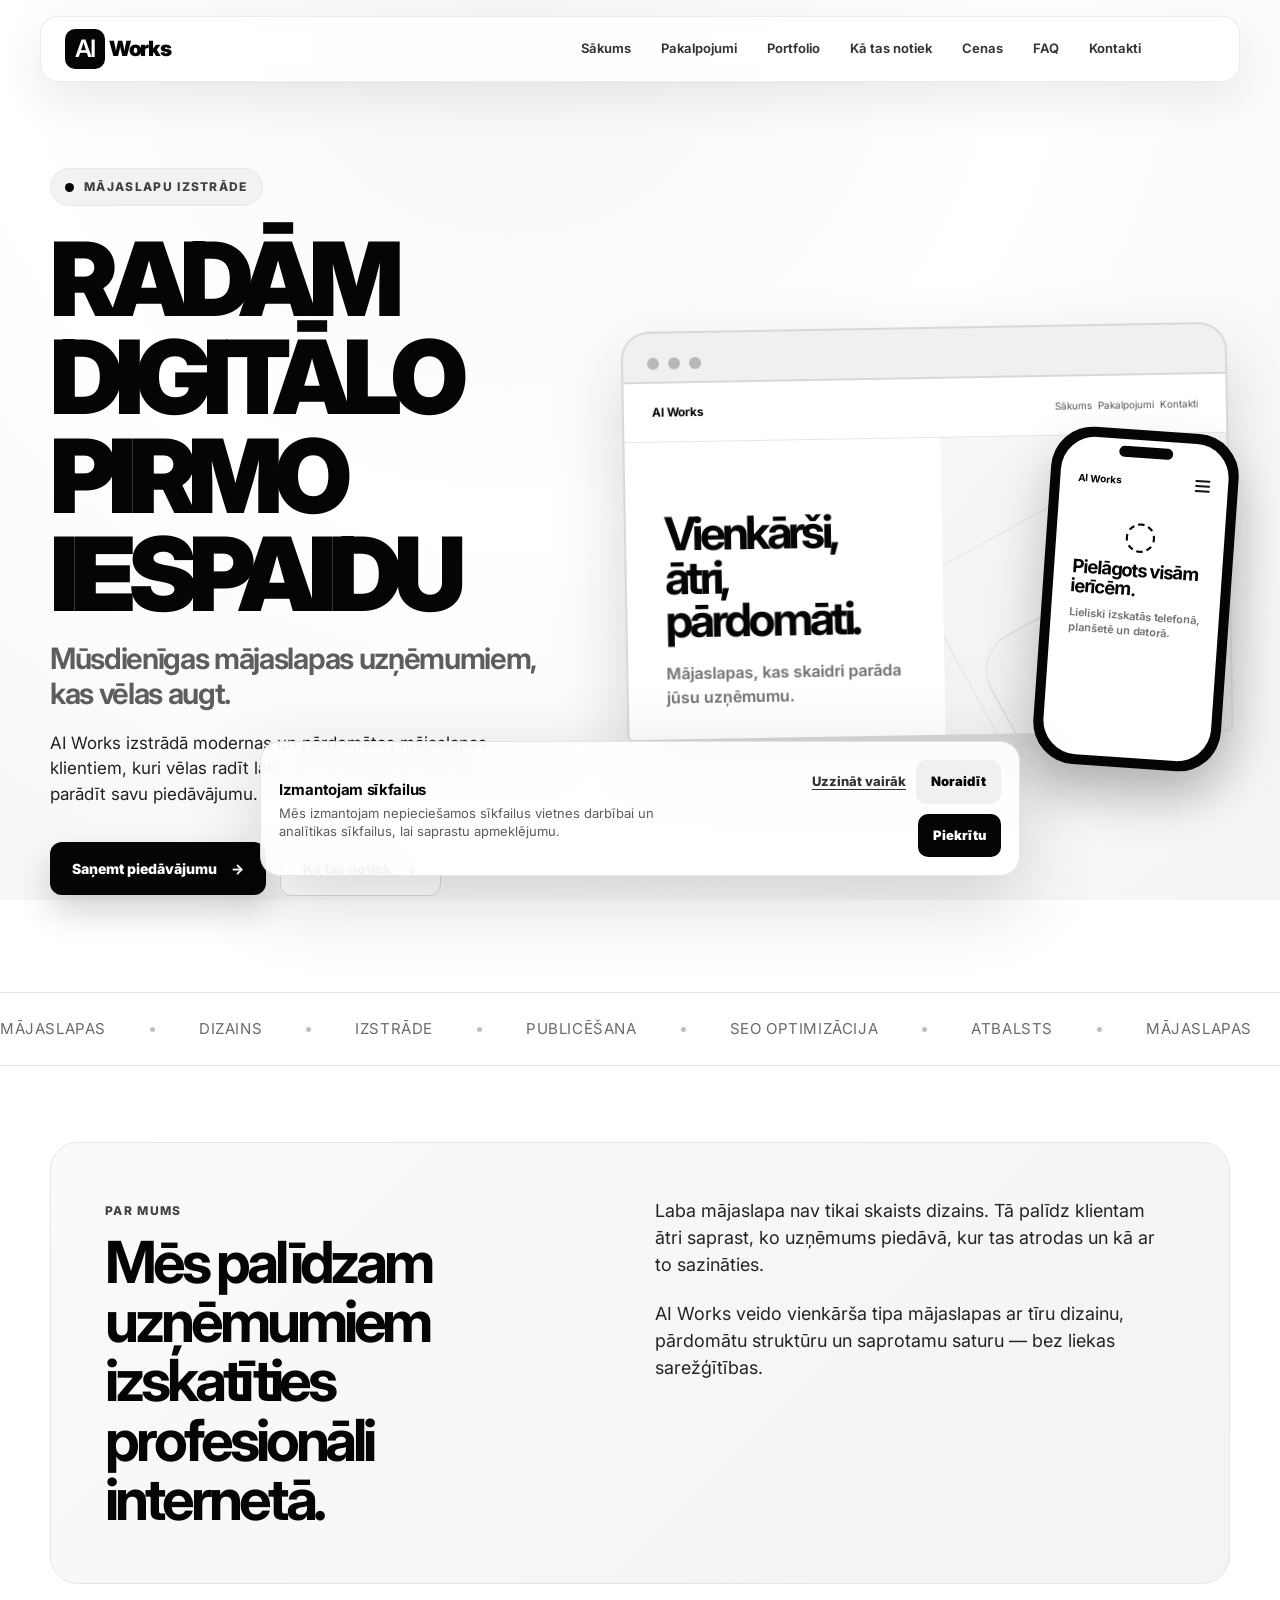
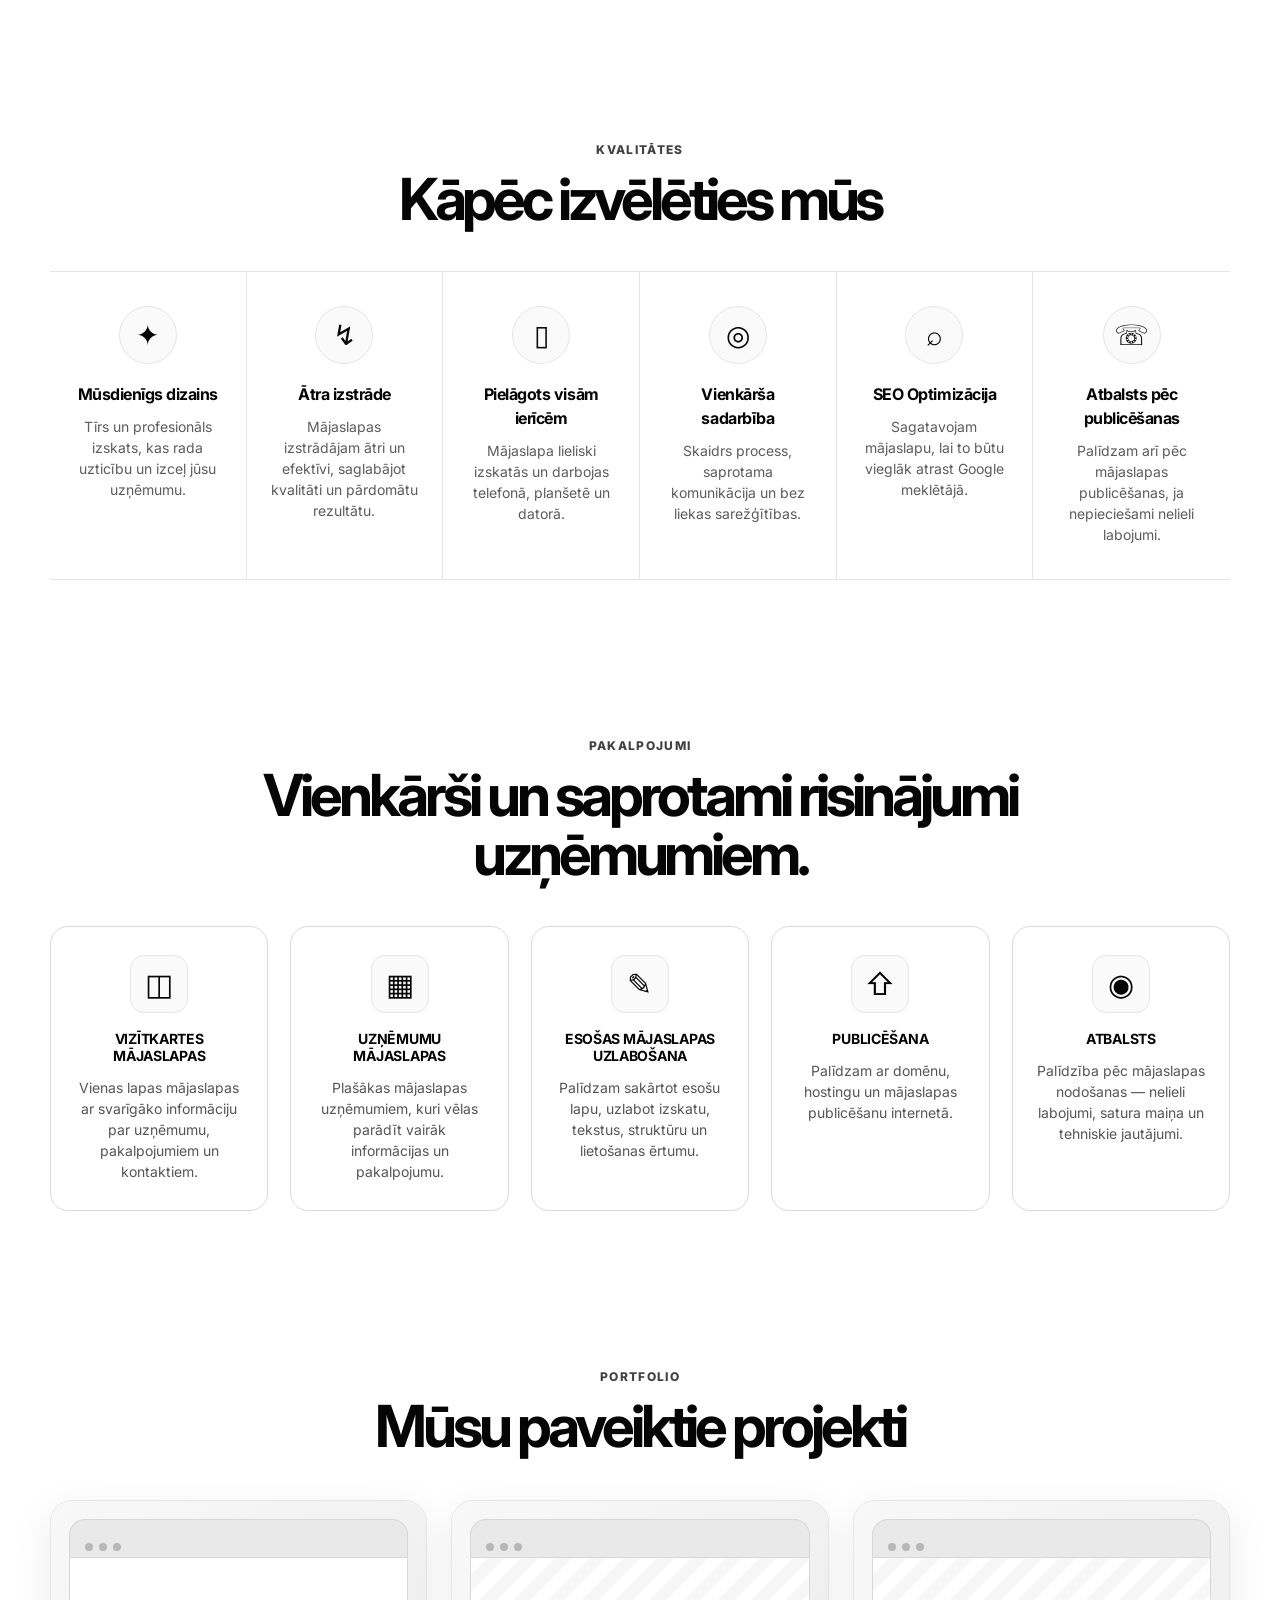
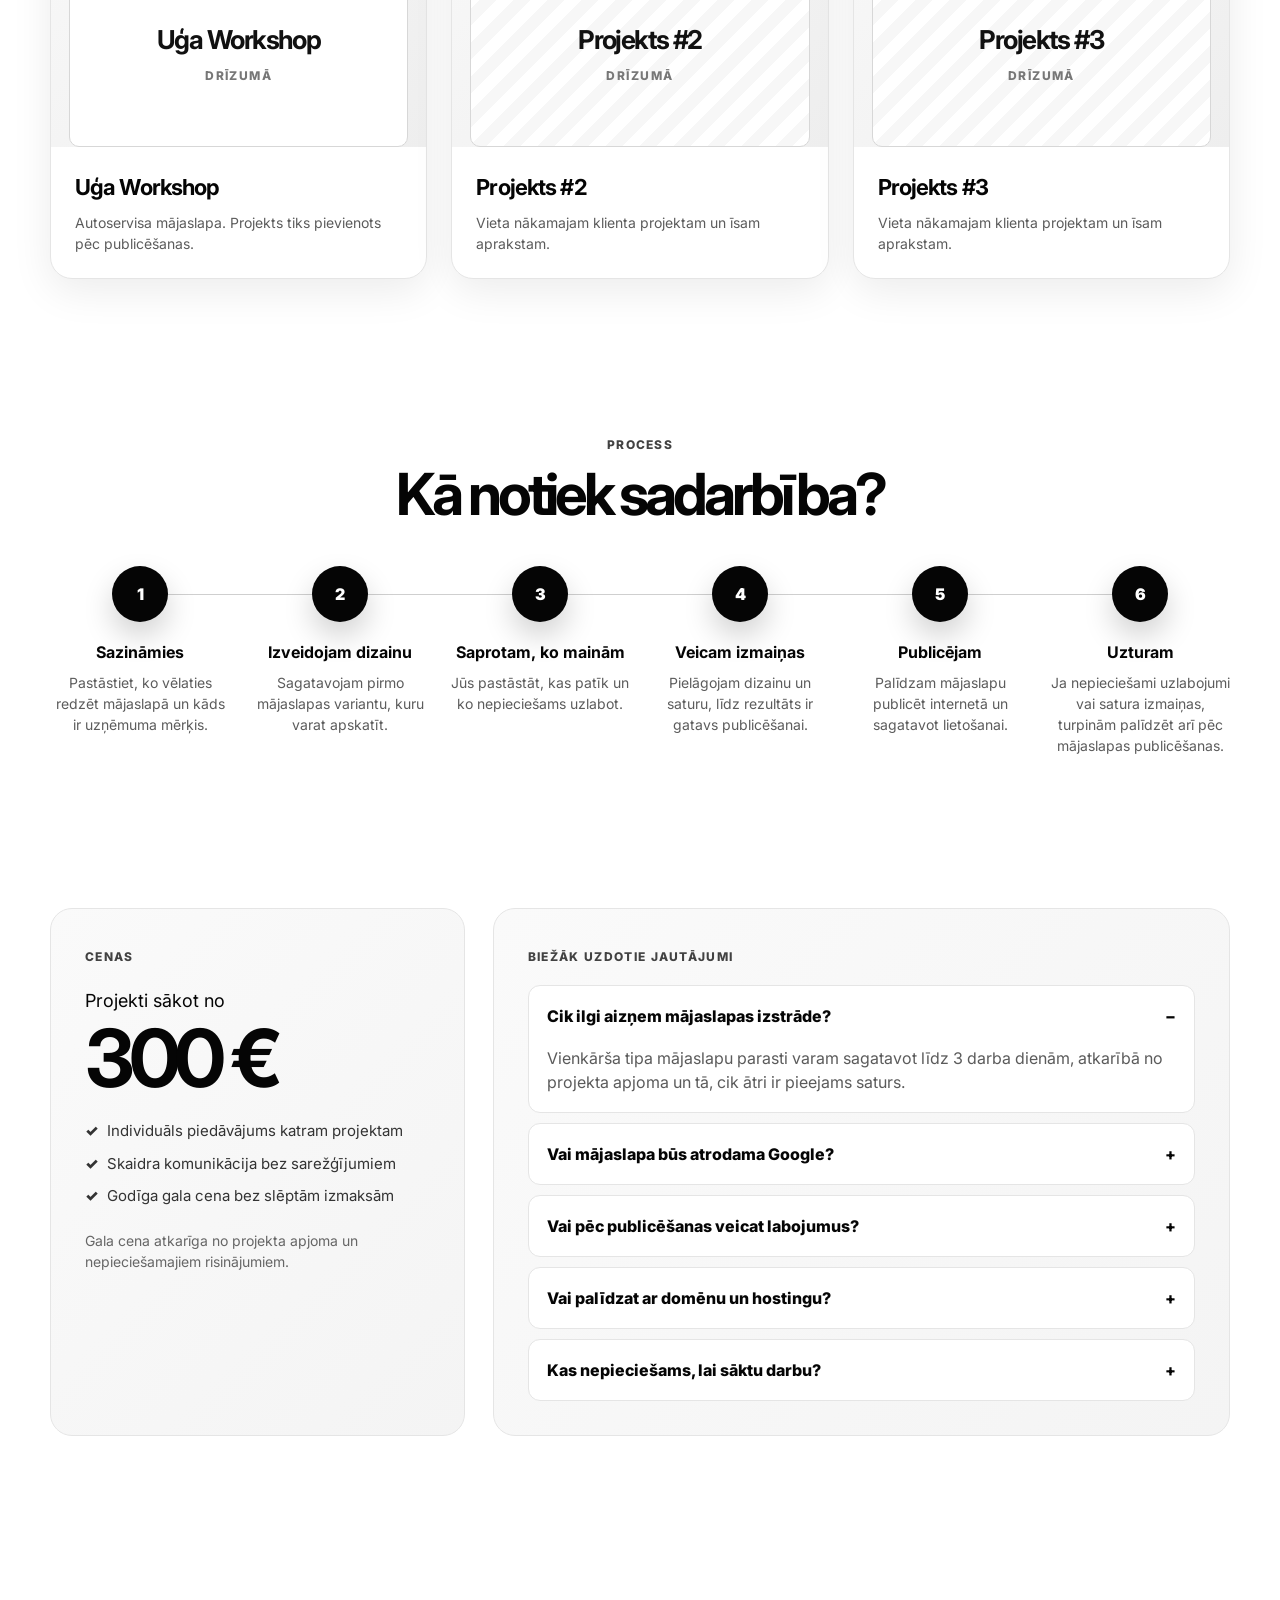
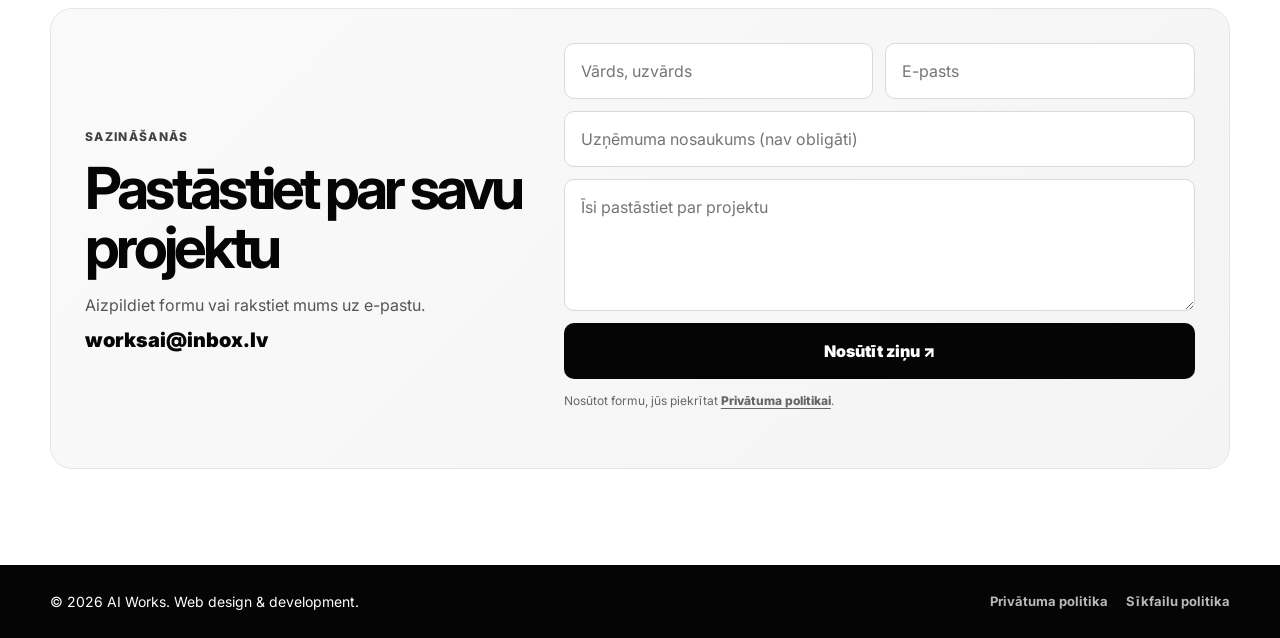
==== index.html @ 540e9ca4 "2" ====
<!DOCTYPE html>
<html lang="lv">
<head>
<meta charset="UTF-8">
<meta name="viewport" content="width=device-width, initial-scale=1.0">
<title>AI Works – Mājaslapu izstrāde | Vienkārši. Ātri. Pārdomāti.</title>
<meta name="description" content="AI Works izstrādā modernas, ātras un pārdomātas mājaslapas uzņēmumiem visā Latvijā.">
<link rel="icon" type="image/png" href="assets/favicon.png">
<link rel="apple-touch-icon" href="assets/favicon.png">
<meta property="og:title" content="AI Works">
<meta property="og:description" content="Mūsdienīgas mājaslapas uzņēmumiem.">
<meta property="og:image" content="https://aiworks.lv/assets/favicon.png">
<meta property="og:url" content="https://aiworks.lv">
<meta property="og:type" content="website">
<meta name="google-analytics-id" content="G-VVE2QEEL1H">
<link rel="preconnect" href="https://fonts.googleapis.com">
<link rel="preconnect" href="https://fonts.gstatic.com" crossorigin>
<link href="https://fonts.googleapis.com/css2?family=Inter:wght@400;500;600;700;800&display=swap" rel="stylesheet">
<link rel="stylesheet" href="css/style.css">
<script type="application/ld+json">
{

  "@context":"https://schema.org",

  "@type":"Organization",

  "name":"AI Works",

  "url":"https://aiworks.lv",

  "logo":"https://aiworks.lv/assets/favicon.png"

}
</script>

</head>
<body>
  <div class="noise" aria-hidden="true"></div>

  <header class="site-header" id="top">
    <div class="nav-shell">
      <a class="brand" href="#">
      <span class="brand-mark">AI</span>
      <span class="brand-text">Works</span>
      </a>
      <nav class="desktop-nav" aria-label="Galvenā navigācija">
        <a href="#sakums">Sākums</a>
        <a href="#pakalpojumi">Pakalpojumi</a>
        <a href="#portfolio">Portfolio</a>
        <a href="#process">Kā tas notiek</a>
        <a href="#cenas">Cenas</a>
        <a href="#faq">FAQ</a>
        <a href="#kontakti">Kontakti</a>
      </nav>
      <button class="menu-btn" type="button" aria-label="Atvērt izvēlni" aria-expanded="false">
        <span></span><span></span>
      </button>
    </div>
    <div class="mobile-nav" aria-label="Mobilā navigācija">
      <a href="#sakums">Sākums</a>
      <a href="#pakalpojumi">Pakalpojumi</a>
      <a href="#portfolio">Portfolio</a>
      <a href="#process">Kā tas notiek</a>
      <a href="#cenas">Cenas</a>
      <a href="#faq">FAQ</a>
      <a href="#kontakti">Kontakti</a>
    </div>
  </header>

  <main>
    <section class="hero section" id="sakums">
      <div class="container hero-grid">
        <div class="hero-copy reveal">
          <div class="eyebrow"><span></span>Mājaslapu izstrāde</div>
          <h1>RADĀM DIGITĀLO PIRMO IESPAIDU</h1>
          <p class="hero-lead">Mūsdienīgas mājaslapas uzņēmumiem, kas vēlas augt.</p>
          <p class="hero-text">AI Works izstrādā modernas un pārdomātas mājaslapas klientiem, kuri vēlas radīt labu pirmo iespaidu internetā un skaidri parādīt savu piedāvājumu.</p>
          <div class="hero-actions">
            <a class="btn btn-dark" href="#kontakti">Saņemt piedāvājumu <span>→</span></a>
            <a class="btn btn-light" href="#process">Kā tas notiek <span>↓</span></a>
          </div>
        </div>

        <div class="device-stage reveal" aria-label="Mājaslapas makets datorā un telefonā">
          <div class="laptop float-slow">
            <div class="browser-top"><span></span><span></span><span></span></div>
            <div class="laptop-screen">
              <div class="mini-nav"><strong>AI Works</strong><small>Sākums&nbsp;&nbsp;Pakalpojumi&nbsp;&nbsp;Kontakti</small></div>
              <div class="screen-split">
                <div>
                  <h2>Vienkārši,<br>ātri, pārdomāti.</h2>
                  <p>Mājaslapas, kas skaidri parāda jūsu uzņēmumu.</p>
                </div>
                <div class="abstract-shape"></div>
              </div>
            </div>
            <div class="laptop-base"></div>
          </div>
          <div class="phone float-fast">
            <div class="phone-speaker"></div>
            <div class="phone-inner">
              <div class="phone-top"><strong>AI Works</strong><span></span></div>
              <div class="phone-icon">◌</div>
              <h3>Pielāgots visām ierīcēm.</h3>
              <p>Lieliski izskatās telefonā, planšetē un datorā.</p>
            </div>
          </div>
        </div>
      </div>
    </section>

    <section class="word-line" aria-label="Darba posmi">
      <div class="word-track">
    <span>MĀJASLAPAS</span>
    <i></i>
    <span>DIZAINS</span>
    <i></i>
    <span>IZSTRĀDE</span>
    <i></i>
    <span>PUBLICĒŠANA</span>
    <i></i>
    <span>SEO OPTIMIZĀCIJA</span>
    <i></i>
    <span>ATBALSTS</span>
    <i></i>

    <span>MĀJASLAPAS</span>
    <i></i>
    <span>DIZAINS</span>
    <i></i>
    <span>IZSTRĀDE</span>
    <i></i>
    <span>PUBLICĒŠANA</span>
    <i></i>
    <span>SEO OPTIMIZĀCIJA</span>
    <i></i>
    <span>ATBALSTS</span>
    <i></i>

    <span>MĀJASLAPAS</span>
    <i></i>
    <span>DIZAINS</span>
    <i></i>
    <span>IZSTRĀDE</span>
    <i></i>
    <span>PUBLICĒŠANA</span>
    <i></i>
    <span>SEO OPTIMIZĀCIJA</span>
    <i></i>
    <span>ATBALSTS</span>
    </div>
      <div class="wave-dot"></div>
    </section>

    <section class="about section-sm" id="par-mums">
      <div class="container about-card reveal">
        <div>
          <span class="small-label">Par mums</span>
          <h2>Mēs palīdzam uzņēmumiem izskatīties profesionāli internetā.</h2>
        </div>
        <div class="about-text">
          <p>Laba mājaslapa nav tikai skaists dizains. Tā palīdz klientam ātri saprast, ko uzņēmums piedāvā, kur tas atrodas un kā ar to sazināties.</p>
          <p>AI Works veido vienkārša tipa mājaslapas ar tīru dizainu, pārdomātu struktūru un saprotamu saturu — bez liekas sarežģītības.</p>
        </div>
      </div>
    </section>

    <section class="section-sm qualities" id="kvalitates">
      <div class="container">
        <div class="section-head reveal">
          <span class="small-label">Kvalitātes</span>
          <h2>Kāpēc izvēlēties mūs</h2>
        </div>
        <div class="quality-grid">
          <article class="quality-item reveal">
            <div class="icon">✦</div><h3>Mūsdienīgs dizains</h3><p>Tīrs un profesionāls izskats, kas rada uzticību un izceļ jūsu uzņēmumu.</p>
          </article>
          <article class="quality-item reveal">
            <div class="icon">↯</div><h3>Ātra izstrāde</h3><p>Mājaslapas izstrādājam ātri un efektīvi, saglabājot kvalitāti un pārdomātu rezultātu.</p>
          </article>
          <article class="quality-item reveal">
            <div class="icon">▯</div><h3>Pielāgots visām ierīcēm</h3><p>Mājaslapa lieliski izskatās un darbojas telefonā, planšetē un datorā.</p>
          </article>
          <article class="quality-item reveal">
            <div class="icon">◎</div><h3>Vienkārša sadarbība</h3><p>Skaidrs process, saprotama komunikācija un bez liekas sarežģītības.</p>
          </article>
          <article class="quality-item reveal">
            <div class="icon">⌕</div><h3>SEO Optimizācija</h3><p>Sagatavojam mājaslapu, lai to būtu vieglāk atrast Google meklētājā.</p>
          </article>
          <article class="quality-item reveal">
            <div class="icon">☏</div><h3>Atbalsts pēc publicēšanas</h3><p>Palīdzam arī pēc mājaslapas publicēšanas, ja nepieciešami nelieli labojumi.</p>
          </article>
          
        </div>
      </div>
    </section>

    <section class="section-sm services" id="pakalpojumi">
      <div class="container">
        <div class="section-head reveal">
          <span class="small-label">Pakalpojumi</span>
          <h2>Vienkārši un saprotami risinājumi uzņēmumiem.</h2>
        </div>
        <div class="service-grid">
          <article class="service-card reveal"><div class="service-icon">◫</div><h3>Vizītkartes mājaslapas</h3><p>Vienas lapas mājaslapas ar svarīgāko informāciju par uzņēmumu, pakalpojumiem un kontaktiem.</p></article>
          <article class="service-card reveal"><div class="service-icon">▦</div><h3>Uzņēmumu mājaslapas</h3><p>Plašākas mājaslapas uzņēmumiem, kuri vēlas parādīt vairāk informācijas un pakalpojumu.</p></article>
          <article class="service-card reveal"><div class="service-icon">✎</div><h3>Esošas mājaslapas uzlabošana</h3><p>Palīdzam sakārtot esošu lapu, uzlabot izskatu, tekstus, struktūru un lietošanas ērtumu.</p></article>
          <article class="service-card reveal"><div class="service-icon">⇧</div><h3>Publicēšana</h3><p>Palīdzam ar domēnu, hostingu un mājaslapas publicēšanu internetā.</p></article>
          <article class="service-card reveal"><div class="service-icon">◉</div><h3>Atbalsts</h3><p>Palīdzība pēc mājaslapas nodošanas — nelieli labojumi, satura maiņa un tehniskie jautājumi.</p></article>
        </div>
      </div>
    </section>

    <section class="section-sm portfolio" id="portfolio">
      <div class="container">
        <div class="section-head reveal">
          <span class="small-label">Portfolio</span>
          <h2>Mūsu paveiktie projekti</h2>
        </div>

        <div class="portfolio-grid">
          <article class="portfolio-card reveal">
            <div class="portfolio-preview">
              <div class="portfolio-browser"><span></span><span></span><span></span></div>
              <div class="portfolio-screen">
                <strong>Uģa Workshop</strong>
                <small>Drīzumā</small>
              </div>
            </div>
            <div class="portfolio-content">
              <h3>Uģa Workshop</h3>
              <p>Autoservisa mājaslapa. Projekts tiks pievienots pēc publicēšanas.</p>
            </div>
          </article>

          <article class="portfolio-card reveal">
            <div class="portfolio-preview">
              <div class="portfolio-browser"><span></span><span></span><span></span></div>
              <div class="portfolio-screen empty">
                <strong>Projekts #2</strong>
                <small> Drīzumā</small>
              </div>
            </div>
            <div class="portfolio-content">
              <h3>Projekts #2</h3>
              <p>Vieta nākamajam klienta projektam un īsam aprakstam.</p>
            </div>
          </article>

          <article class="portfolio-card reveal">
            <div class="portfolio-preview">
              <div class="portfolio-browser"><span></span><span></span><span></span></div>
              <div class="portfolio-screen empty">
                <strong>Projekts #3</strong>
                <small>Drīzumā</small>
              </div>
            </div>
            <div class="portfolio-content">
              <h3>Projekts #3</h3>
              <p>Vieta nākamajam klienta projektam un īsam aprakstam.</p>
            </div>
          </article>
        </div>
      </div>
    </section>


    <section class="section-sm process" id="process">
      <div class="container">
        <div class="section-head reveal">
          <span class="small-label">Process</span>
          <h2>Kā notiek sadarbība?</h2>
        </div>
        <div class="timeline reveal">
          <article><span>1</span><h3>Sazināmies</h3><p>Pastāstiet, ko vēlaties redzēt mājaslapā un kāds ir uzņēmuma mērķis.</p></article>
          <article><span>2</span><h3>Izveidojam dizainu</h3><p>Sagatavojam pirmo mājaslapas variantu, kuru varat apskatīt.</p></article>
          <article><span>3</span><h3>Saprotam, ko mainām</h3><p>Jūs pastāstāt, kas patīk un ko nepieciešams uzlabot.</p></article>
          <article><span>4</span><h3>Veicam izmaiņas</h3><p>Pielāgojam dizainu un saturu, līdz rezultāts ir gatavs publicēšanai.</p></article>
          <article><span>5</span><h3>Publicējam</h3><p>Palīdzam mājaslapu publicēt internetā un sagatavot lietošanai.</p></article>
          <article><span>6</span><h3>Uzturam</h3><p>Ja nepieciešami uzlabojumi vai satura izmaiņas, turpinām palīdzēt arī pēc mājaslapas publicēšanas.</p></article>
        </div>
      </div>
    </section>

    <section class="section-sm price-faq" id="cenas">
      <div class="container split-grid">
        <div class="price-card reveal">
          <span class="small-label">Cenas</span>
          <p>Projekti sākot no</p>
          <strong>300 €</strong>
          <ul>
            <li>Individuāls piedāvājums katram projektam</li>
            <li>Skaidra komunikācija bez sarežģījumiem</li>
            <li>Godīga gala cena bez slēptām izmaksām</li>
          </ul>
          <p class="muted">Gala cena atkarīga no projekta apjoma un nepieciešamajiem risinājumiem.</p>
        </div>

        <div class="faq-card reveal" id="faq">
          <span class="small-label">Biežāk uzdotie jautājumi</span>
          <div class="faq-list">
            <details open><summary>Cik ilgi aizņem mājaslapas izstrāde?</summary><p>Vienkārša tipa mājaslapu parasti varam sagatavot līdz 3 darba dienām, atkarībā no projekta apjoma un tā, cik ātri ir pieejams saturs.</p></details>
            <details><summary>Vai mājaslapa būs atrodama Google?</summary><p>Jā. Mājaslapai tiek veikta pamata SEO optimizācija un tā tiek sagatavota veiksmīgai indeksēšanai Google meklētājā.</p></details>
            <details><summary>Vai pēc publicēšanas veicat labojumus?</summary><p>Jā, palīdzam ar nelieliem labojumiem arī pēc mājaslapas publicēšanas.</p></details>
            <details><summary>Vai palīdzat ar domēnu un hostingu?</summary><p>Jā, varam ieteikt un palīdzēt ar nepieciešamo tehnisko uzstādīšanu.</p></details>
            <details><summary>Kas nepieciešams, lai sāktu darbu?</summary><p>Pietiek ar īsu aprakstu par uzņēmumu, pakalpojumiem, kontaktiem un, ja ir, bildēm vai piemēriem, kas patīk.</p></details>
          </div>
        </div>
      </div>
    </section>

    <section class="section contact" id="kontakti">
      <div class="container contact-card reveal">
        <div class="contact-copy">
          <span class="small-label">Sazināšanās</span>
          <h2>Pastāstiet par savu projektu</h2>
          <p>Aizpildiet formu vai rakstiet mums uz e-pastu.</p>
          <a href="mailto:worksai@inbox.lv">worksai@inbox.lv</a>
        </div>
        <form id="contactForm" class="contact-form" action="https://formspree.io/f/mgojlnvy" method="POST">

  <div class="form-row">

    <input name="name" type="text" placeholder="Vārds, uzvārds" required>

    <input name="email" type="email" placeholder="E-pasts" required>

  </div>

  <input name="company" type="text" placeholder="Uzņēmuma nosaukums (nav obligāti)">

  <textarea name="message" placeholder="Īsi pastāstiet par projektu" required></textarea>

  <button type="submit">Nosūtīt ziņu <span>↗</span></button>

  <p class="form-note">Nosūtot formu, jūs piekrītat <a href="privacy.html">Privātuma politikai</a>.</p>
  <p id="formStatus" class="form-status"></p>

</form>
      </div>
    </section>
  </main>

  <footer class="footer">
    <div class="footer-inner">
      <p>© 2026 AI Works. Web design &amp; development.</p>
      <div class="footer-links">
        <a href="privacy.html">Privātuma politika</a>
        <a href="cookies.html">Sīkfailu politika</a>
      </div>
    </div>
  </footer>

  <div class="cookie-banner" id="cookieBanner" role="dialog" aria-label="Sīkfailu paziņojums" aria-live="polite">
    <div class="cookie-text">
      <strong>Izmantojam sīkfailus</strong>
      <p>Mēs izmantojam nepieciešamos sīkfailus vietnes darbībai un analītikas sīkfailus, lai saprastu apmeklējumu.</p>
    </div>
    <div class="cookie-actions">
      <a href="cookies.html" class="cookie-link">Uzzināt vairāk</a>
      <button type="button" class="cookie-btn cookie-secondary" id="cookieReject">Noraidīt</button>
      <button type="button" class="cookie-btn cookie-primary" id="cookieAccept">Piekrītu</button>
    </div>
  </div>

  <script src="js/script.js"></script>
</body>
</html>
---- css/style.css ----
:root{
  --bg:#ffffff;
  --text:#050505;
  --muted:#6a6a6a;
  --soft:#f5f5f5;
  --line:#e5e5e5;
  --line2:#d9d9d9;
  --dark:#050505;
  --radius:28px;
  --shadow:0 24px 80px rgba(0,0,0,.10);
  --shadow2:0 12px 40px rgba(0,0,0,.08);
}

*{box-sizing:border-box;margin:0;padding:0}
html{scroll-behavior:smooth}
body{font-family:Inter,Arial,sans-serif;background:var(--bg);color:var(--text);line-height:1.5;overflow-x:hidden}
a{color:inherit;text-decoration:none}
button,input,textarea{font:inherit}

.noise{position:fixed;inset:0;pointer-events:none;z-index:-1;background:radial-gradient(circle at 40% 0%,#f6f6f6 0,#fff 44%,#f4f4f4 100%)}
.container{width:min(1180px,calc(100% - 44px));margin:0 auto}
.section{padding:96px 0}
.section-sm{padding:76px 0}

.site-header{position:sticky;top:16px;z-index:30;padding:0 20px;transition:.25s}
.nav-shell{width:min(1200px,100%);height:66px;margin:0 auto;padding:0 18px 0 24px;display:flex;align-items:center;justify-content:space-between;gap:20px;background:rgba(255,255,255,.82);border:1px solid rgba(0,0,0,.08);border-radius:18px;box-shadow:0 18px 45px rgba(0,0,0,.08);backdrop-filter:blur(18px)}
.brand{
  display:flex;
  align-items:center;
  gap: 6px;
  font-weight:900;
  text-decoration:none;
  color:#050505;
}

.brand-mark{
  width:40px;
  height:40px;
  display:grid;
  place-items:center;
  background:#050505;
  color:#fff;
  border-radius:10px;
  font-size:24px;
  font-weight:600;
  letter-spacing:-0.05em;
  box-shadow:0 8px 218px rgba(0,0,0,.12);
}

.brand-text{
  font-size:21px;
  font-weight:900;
  letter-spacing:-0.06em;
  margin-left:-2px;
}
.desktop-nav{display:flex;align-items:center;gap:30px;margin-right:80px;}
.desktop-nav a{font-size:13px;font-weight:650;color:#111;opacity:.85}
.desktop-nav a:hover{opacity:1}
.nav-cta{background:#050505;color:#fff;border-radius:11px;padding:13px 18px;font-size:13px;font-weight:800;box-shadow:0 10px 24px rgba(0,0,0,.18);transition:.25s}
.nav-cta:hover{transform:translateY(-2px)}
.menu-btn{display:none;border:0;background:transparent;width:38px;height:38px;position:relative}
.menu-btn span{display:block;width:22px;height:2px;background:#050505;margin:6px auto;transition:.25s}
.mobile-nav{display:none}

.hero{padding-top:102px}
.hero-grid{display:grid;grid-template-columns:.92fr 1.08fr;gap:58px;align-items:center;min-height:620px}
.eyebrow,.small-label{font-size:12px;text-transform:uppercase;letter-spacing:.11em;font-weight:800;color:#424242}
.eyebrow{display:inline-flex;align-items:center;gap:10px;background:#f2f2f2;border:1px solid #e8e8e8;border-radius:999px;padding:9px 14px;margin-bottom:24px}
.eyebrow span{width:9px;height:9px;border-radius:50%;background:#050505}
.hero h1{font-size:clamp(62px,8vw,110px);line-height:.96;letter-spacing:-.08em;font-weight:900;margin-bottom:18px}
.hero-lead{font-size:clamp(22px,2.3vw,32px);line-height:1.18;letter-spacing:-.045em;color:#5d5d5d;font-weight:650;max-width:560px;margin-bottom:20px}
.hero-text{font-size:17px;color:#222;max-width:560px;margin-bottom:34px}
.hero-actions{display:flex;align-items:center;gap:14px;flex-wrap:wrap}

.btn{display:inline-flex;align-items:center;gap:14px;border-radius:12px;padding:16px 22px;font-weight:850;font-size:14px;transition:.25s}
.btn span{transition:.25s}
.btn:hover{transform:translateY(-3px)}
.btn:hover span{transform:translateX(3px)}
.btn-dark{background:#050505;color:#fff;box-shadow:0 16px 34px rgba(0,0,0,.18)}
.btn-light{background:#fff;color:#050505;border:1px solid var(--line2)}

.device-stage{position:relative;min-height:520px;display:flex;align-items:center;justify-content:center;perspective:1000px}
.laptop{position:relative;width:min(620px,100%);filter:drop-shadow(0 32px 35px rgba(0,0,0,.16));transform:rotate(-1deg)}
.browser-top{height:50px;background:#f0f0f0;border:2px solid #d8d8d8;border-bottom:0;border-radius:28px 28px 0 0;padding:18px 0 0 24px}
.browser-top span{display:inline-block;width:12px;height:12px;background:#b8b8b8;border-radius:50%;margin-right:9px}
.laptop-screen{height:360px;border:2px solid #d8d8d8;background:#fff;border-radius:0 0 6px 6px;overflow:hidden}
.mini-nav{height:58px;display:flex;align-items:center;justify-content:space-between;padding:0 28px;font-size:12px}
.mini-nav small{color:#555}
.screen-split{display:grid;grid-template-columns:1.05fr .95fr;height:302px;border-top:1px solid #e6e6e6}
.screen-split>div:first-child{padding:70px 38px}
.screen-split h2{font-size:46px;line-height:.95;letter-spacing:-.08em;margin-bottom:18px}
.screen-split p{color:#777;font-weight:650;margin-bottom:18px}
.screen-split button{border:1px solid #111;background:#050505;color:#fff;border-radius:8px;padding:10px 14px;font-size:12px;font-weight:800}

.abstract-shape{background:linear-gradient(135deg,#f7f7f7,#ededed);position:relative;overflow:hidden}
.abstract-shape:before,.abstract-shape:after{content:"";position:absolute;border:1px solid rgba(0,0,0,.08);transform:rotate(-28deg)}
.abstract-shape:before{width:420px;height:420px;border-radius:40px;right:-180px;top:20px}
.abstract-shape:after{width:320px;height:320px;border-radius:40px;right:-120px;bottom:-90px;background:linear-gradient(135deg,transparent,#dadada)}

.phone{
  position:absolute;
  right:0;
  bottom:24px;
  width:clamp(150px,15vw,188px);
  aspect-ratio:9/16.2;
  background:#050505;
  border-radius:42px;
  padding:10px;
  box-shadow:0 28px 52px rgba(0,0,0,.22);
  transform:rotate(4deg);
  overflow:hidden;
}

.phone-speaker{
  position:absolute;
  top:17px;
  left:50%;
  transform:translateX(-50%);
  width:54px;
  height:11px;
  background:#050505;
  border-radius:20px;
  z-index:3;
}

.phone-inner{
  height:100%;
  background:#fff;
  border-radius:34px;
  padding:34px 18px 18px;
  position:relative;
  overflow:hidden;
  display:flex;
  flex-direction:column;
  justify-content:flex-start;
}

.phone-top{
  display:flex;
  justify-content:space-between;
  align-items:center;
  font-size:10px;
  flex-shrink:0;
}

.phone-top span,.phone-top span:before,.phone-top span:after{
  display:block;
  width:15px;
  height:2px;
  background:#111;
  border-radius:4px;
  content:"";
}

.phone-top span:before{transform:translateY(-5px)}
.phone-top span:after{transform:translateY(3px)}

.phone-icon{
  font-size:clamp(30px,3vw,42px);
  text-align:center;
  margin:26px 0 8px;
  line-height:1;
  flex-shrink:0;
}

.phone h3{
  font-size:clamp(16px,1.45vw,20px);
  line-height:1.02;
  letter-spacing:-.055em;
  margin-bottom:10px;
  max-width:100%;
}

.phone p{
  font-size:clamp(10px,.85vw,12px);
  line-height:1.32;
  color:#777;
  font-weight:650;
  max-width:100%;
}

.float-slow{animation:floatSlow 5s ease-in-out infinite}
.float-fast{animation:floatFast 4.2s ease-in-out infinite}

@keyframes floatSlow{
  0%,100%{transform:translateY(0) rotate(-1deg)}
  50%{transform:translateY(-14px) rotate(-.6deg)}
}

@keyframes floatFast{
  0%,100%{transform:translateY(0) rotate(4deg)}
  50%{transform:translateY(-20px) rotate(2deg)}
}

.word-line{position:relative;overflow:hidden;border-top:1px solid var(--line);border-bottom:1px solid var(--line);background:#fff;height:74px;display:flex;align-items:center}
.word-track{display:flex;align-items:center;gap:44px;white-space:nowrap;animation:marquee 24s linear infinite;color:#6a6a6a;font-size:15px;letter-spacing:.04em}
.word-track i{width:5px;height:5px;border-radius:50%;background:#bfbfbf}

@keyframes marquee{
  from{transform:translateX(0)}
  to{transform:translateX(-33.333%)}
}

.about-card{display:grid;grid-template-columns:.95fr 1.05fr;gap:80px;align-items:start;background:linear-gradient(135deg,#fafafa,#f3f3f3);border:1px solid var(--line);border-radius:var(--radius);padding:54px}
.about-card h2,.section-head h2,.contact-copy h2{font-size:clamp(34px,4.8vw,58px);line-height:1.02;letter-spacing:-.07em;margin-top:12px}
.about-text{font-size:18px;color:#242424}
.about-text p+p{margin-top:22px}

.section-head{text-align:center;max-width:760px;margin:0 auto 42px}
.section-head h2{margin-top:10px}

.quality-grid{display:grid;grid-template-columns:repeat(6,1fr);gap:0;border-top:1px solid var(--line);border-bottom:1px solid var(--line)}
.quality-item{text-align:center;padding:34px 24px;border-right:1px solid var(--line)}
.quality-item:last-child{border-right:0}
.icon,.service-icon{width:58px;height:58px;border:1px solid var(--line);border-radius:50%;display:grid;place-items:center;margin:0 auto 18px;font-size:28px;background:#fafafa}
.quality-item h3{font-size:16px;letter-spacing:-.03em;margin-bottom:10px}
.quality-item p{color:#5c5c5c;font-size:14px}

.service-grid{display:grid;grid-template-columns:repeat(5,1fr);gap:22px}
.service-card{border:1px solid var(--line2);border-radius:18px;padding:28px 22px;text-align:center;background:#fff;min-height:232px;transition:.28s}
.service-card:hover{transform:translateY(-8px);box-shadow:var(--shadow2);border-color:#aaa}
.service-card h3{text-transform:uppercase;font-size:14px;line-height:1.2;letter-spacing:-.02em;margin-bottom:12px}
.service-card p{font-size:14px;color:#555}
.service-icon{border-radius:14px;font-size:30px}

.timeline{position:relative;display:grid;grid-template-columns:repeat(6,1fr);gap:20px}
.timeline:before{content:"";position:absolute;top:28px;left:6%;right:6%;height:1px;background:#cfcfcf}
.timeline article{text-align:center;position:relative}
.timeline span{width:56px;height:56px;background:#050505;color:#fff;border-radius:50%;display:grid;place-items:center;margin:0 auto 18px;font-weight:900;position:relative;z-index:1;box-shadow:0 14px 30px rgba(0,0,0,.18)}
.timeline h3{font-size:16px;margin-bottom:8px}
.timeline p{font-size:14px;color:#5c5c5c}

.split-grid{display:grid;grid-template-columns:.72fr 1.28fr;gap:28px}
.price-card,.faq-card,.contact-card{background:linear-gradient(135deg,#fafafa,#f4f4f4);border:1px solid var(--line);border-radius:22px;padding:34px}
.price-card p:first-of-type{font-size:18px;margin:20px 0 0}
.price-card strong{display:block;font-size:80px;line-height:1;letter-spacing:-.08em;margin:4px 0 22px}
.price-card ul{list-style:none;margin-bottom:22px}
.price-card li{color:#333;margin:10px 0;font-size:15px}
.price-card li:before{content:"✓";font-weight:900;margin-right:9px}
.muted{color:#666!important;font-size:14px!important}

.faq-list{margin-top:18px;display:grid;gap:10px}
details{background:#fff;border:1px solid var(--line);border-radius:12px;overflow:hidden}
summary{cursor:pointer;padding:18px 18px;font-weight:800;display:flex;justify-content:space-between;gap:20px}
summary::-webkit-details-marker{display:none}
summary:after{content:"+"}
details[open] summary:after{content:"−"}
details p{padding:0 18px 18px;color:#5b5b5b}

.contact-card{display:grid;grid-template-columns:.82fr 1.18fr;gap:40px;align-items:center}
.contact-copy p{color:#555;margin:16px 0 8px}
.contact-copy a{font-size:20px;font-weight:900}
.contact-form{display:grid;gap:12px}
.form-row{display:grid;grid-template-columns:1fr 1fr;gap:12px}
input,textarea{width:100%;border:1px solid var(--line2);border-radius:10px;background:#fff;color:#050505;padding:15px 16px;outline:none}
input:focus,textarea:focus{border-color:#050505;box-shadow:0 0 0 4px rgba(0,0,0,.06)}
textarea{min-height:132px;resize:vertical}
.contact-form button{border:0;background:#050505;color:#fff;border-radius:10px;padding:16px 18px;font-weight:900;cursor:pointer;transition:.25s}
.contact-form button:hover{transform:translateY(-2px)}

.footer{background:#050505;color:#fff;text-align:center;padding:28px 20px;font-size:14px}

.reveal{opacity:0;transform:translateY(28px);transition:opacity .75s ease,transform .75s ease}
.reveal.active{opacity:1;transform:translateY(0)}

@media (max-width:1050px){
  .desktop-nav{display:none}
  .menu-btn{display:block}
  .nav-cta{display:none}
  .mobile-nav{width:min(1200px,calc(100% - 40px));margin:10px auto 0;background:rgba(255,255,255,.94);border:1px solid var(--line);border-radius:18px;box-shadow:var(--shadow2);padding:12px;grid-template-columns:1fr;gap:4px}
  .mobile-nav.open{display:grid}
  .mobile-nav a{padding:12px 14px;border-radius:12px;font-weight:800}
  .mobile-nav a:hover{background:#f4f4f4}

  .hero-grid{grid-template-columns:1fr;gap:30px}
  .device-stage{min-height:500px}
  .quality-grid{grid-template-columns:repeat(2,1fr);border:0;gap:14px}
  .quality-item{border:1px solid var(--line);border-radius:18px}
  .service-grid{grid-template-columns:repeat(2,1fr)}
  .timeline{grid-template-columns:1fr;gap:28px}
  .timeline:before{display:none}
  .timeline article{text-align:left;display:grid;grid-template-columns:56px 1fr;column-gap:18px}
  .timeline span{margin:0;grid-row:span 2}
  .split-grid,.contact-card,.about-card{grid-template-columns:1fr;gap:28px}
  .about-card{padding:34px}
  .phone{right:4%;bottom:0}
  .laptop{width:92%}
}

@media (max-width:640px){
  .container{width:min(100% - 28px,1180px)}
  .section{padding:68px 0}
  .section-sm{padding:54px 0}
  .site-header{top:10px;padding:0 10px}
  .nav-shell{height:60px;border-radius:16px}
  .brand{font-size:19px}
  .hero{padding-top:54px}
  .hero h1{font-size:58px}
  .hero-lead{font-size:22px}
  .hero-text{font-size:16px}
  .hero-actions{align-items:stretch}
  .btn{width:100%;justify-content:center}
  .device-stage{min-height:410px}
  .laptop{width:100%}
  .browser-top{height:38px;border-radius:22px 22px 0 0;padding:13px 0 0 17px}
  .browser-top span{width:9px;height:9px}
  .laptop-screen{height:260px}
  .mini-nav{height:42px;padding:0 15px}
  .mini-nav small{display:none}
  .screen-split{height:218px}
  .screen-split>div:first-child{padding:45px 22px}
  .screen-split h2{font-size:34px}
  .screen-split p{font-size:13px}

  .phone{
    width:132px;
    right:2%;
    bottom:8px;
    border-radius:30px;
    padding:7px;
  }

  .phone-inner{
    border-radius:24px;
    padding:28px 14px 14px;
  }

  .phone-speaker{
    width:38px;
    height:8px;
    top:14px;
  }

  .phone-icon{
    font-size:30px;
    margin:22px 0 7px;
  }

  .phone h3{
    font-size:15px;
    line-height:1;
    letter-spacing:-.04em;
    margin-bottom:8px;
  }

  .phone p{
    font-size:9.5px;
    line-height:1.25;
  }

  .word-line{height:60px}
  .word-track{gap:28px;font-size:13px}
  .about-card h2,.section-head h2,.contact-copy h2{font-size:34px}
  .quality-grid,.service-grid{grid-template-columns:1fr}
  .price-card strong{font-size:64px}
  .form-row{grid-template-columns:1fr}
  .footer{font-size:13px}
}

@media (max-width:430px){
  .hero h1{font-size:48px}
  .device-stage{min-height:365px}
  .laptop-screen{height:225px}
  .screen-split{height:183px}
  .screen-split h2{font-size:28px}
  .screen-split>div:first-child{padding:34px 18px}
  .screen-split p{font-size:12px}
  .phone{
    width:118px;
    right:0;
    bottom:0;
  }
  .phone-inner{
    padding:25px 12px 12px;
  }
  .phone-icon{
    font-size:26px;
    margin:18px 0 6px;
  }
  .phone h3{
    font-size:13px;
    margin-bottom:6px;
  }
  .phone p{
    font-size:8.5px;
    line-height:1.2;
  }
}

.form-status {
  margin-top: 12px;
  font-size: 14px;
  font-weight: 700;
  color: #555;
}

.form-status.success {
  color: #16803c;
}

.form-status.error {
  color: #b42318;
}
.contact-form button{
  border:0;
  background:#050505;
  color:#fff;
  border-radius:10px;
  padding:16px 18px;
  font-weight:900;
  cursor:pointer;
  transition:.25s;
}

/* Portfolio */
.portfolio .section-head p{color:#666;margin-top:14px;font-size:16px}
.portfolio-grid{display:grid;grid-template-columns:repeat(3,1fr);gap:24px;margin-top:44px}
.portfolio-card{background:#fff;border:1px solid var(--line);border-radius:22px;overflow:hidden;box-shadow:var(--shadow2);transition:.28s}
.portfolio-card:hover{transform:translateY(-7px);box-shadow:var(--shadow);border-color:#cfcfcf}
.portfolio-preview{background:linear-gradient(135deg,#f8f8f8,#eeeeee);padding:18px 18px 0}
.portfolio-browser{height:38px;background:#e9e9e9;border:1px solid #d7d7d7;border-bottom:0;border-radius:16px 16px 0 0;padding:13px 0 0 15px}
.portfolio-browser span{display:inline-block;width:8px;height:8px;border-radius:50%;background:#b8b8b8;margin-right:6px}
.portfolio-screen{height:190px;background:#fff;border:1px solid #d7d7d7;border-radius:0 0 10px 10px;display:flex;flex-direction:column;align-items:center;justify-content:center;text-align:center;gap:8px;color:#111}
.portfolio-screen strong{font-size:26px;letter-spacing:-.06em}
.portfolio-screen small{font-size:12px;text-transform:uppercase;letter-spacing:.12em;color:#777;font-weight:800}
.portfolio-screen.empty{background:repeating-linear-gradient(135deg,#fff,#fff 12px,#f7f7f7 12px,#f7f7f7 24px)}
.portfolio-content{padding:24px}
.portfolio-content h3{font-size:22px;letter-spacing:-.04em;margin-bottom:8px}
.portfolio-content p{color:#5c5c5c;font-size:14px}

/* Footer links */
.footer{padding:26px 20px}
.footer-inner{width:min(1180px,calc(100% - 44px));margin:0 auto;display:flex;align-items:center;justify-content:space-between;gap:18px;flex-wrap:wrap}
.footer-links{display:flex;align-items:center;gap:18px;flex-wrap:wrap}
.footer-links a{color:#fff;opacity:.72;font-size:13px;font-weight:700}
.footer-links a:hover{opacity:1}

/* Cookie banner */
.cookie-banner{position:fixed;left:24px;right:24px;bottom:24px;z-index:80;width:min(760px,calc(100% - 48px));margin:0 auto;padding:18px;display:none;align-items:center;justify-content:space-between;gap:18px;background:rgba(255,255,255,.9);border:1px solid rgba(0,0,0,.10);border-radius:20px;box-shadow:0 24px 80px rgba(0,0,0,.16);backdrop-filter:blur(18px);transform:translateY(18px);opacity:0;transition:.28s}
.cookie-banner.show{display:flex;transform:translateY(0);opacity:1}
.cookie-text strong{font-size:15px;letter-spacing:-.02em}
.cookie-text p{margin-top:4px;color:#5c5c5c;font-size:13px;line-height:1.35;max-width:430px}
.cookie-actions{display:flex;align-items:center;gap:10px;flex-wrap:wrap;justify-content:flex-end}
.cookie-link{font-size:13px;font-weight:800;color:#333;text-decoration:underline;text-underline-offset:3px}
.cookie-btn{border:0;border-radius:10px;padding:12px 15px;font-size:13px;font-weight:900;cursor:pointer;transition:.2s}
.cookie-primary{background:#050505;color:#fff}
.cookie-secondary{background:#f0f0f0;color:#050505}
.cookie-btn:hover{transform:translateY(-2px)}
.form-note{font-size:12px;color:#666;line-height:1.4;margin-top:2px}
.form-note a{text-decoration:underline;text-underline-offset:3px;font-weight:800}

.policy-page{padding-top:120px}
.policy-card{background:#fff;border:1px solid var(--line);border-radius:24px;padding:48px;box-shadow:var(--shadow2)}
.policy-card h1{font-size:clamp(38px,5vw,64px);line-height:1;letter-spacing:-.07em;margin-bottom:18px}
.policy-card h2{font-size:24px;letter-spacing:-.04em;margin:34px 0 10px}
.policy-card p,.policy-card li{color:#4d4d4d;font-size:16px}
.policy-card ul{padding-left:20px;display:grid;gap:8px;margin-top:10px}
.policy-updated{font-size:13px;color:#777;margin-bottom:28px!important}

@media (max-width:1050px){
  .portfolio-grid{grid-template-columns:1fr;gap:18px}
}
@media (max-width:640px){
  .footer-inner{justify-content:center;text-align:center}
  .footer-links{justify-content:center}
  .cookie-banner{left:14px;right:14px;bottom:14px;width:calc(100% - 28px);align-items:flex-start;flex-direction:column}
  .cookie-actions{width:100%;justify-content:stretch}
  .cookie-btn,.cookie-link{flex:1;text-align:center}
  .policy-card{padding:28px}
}
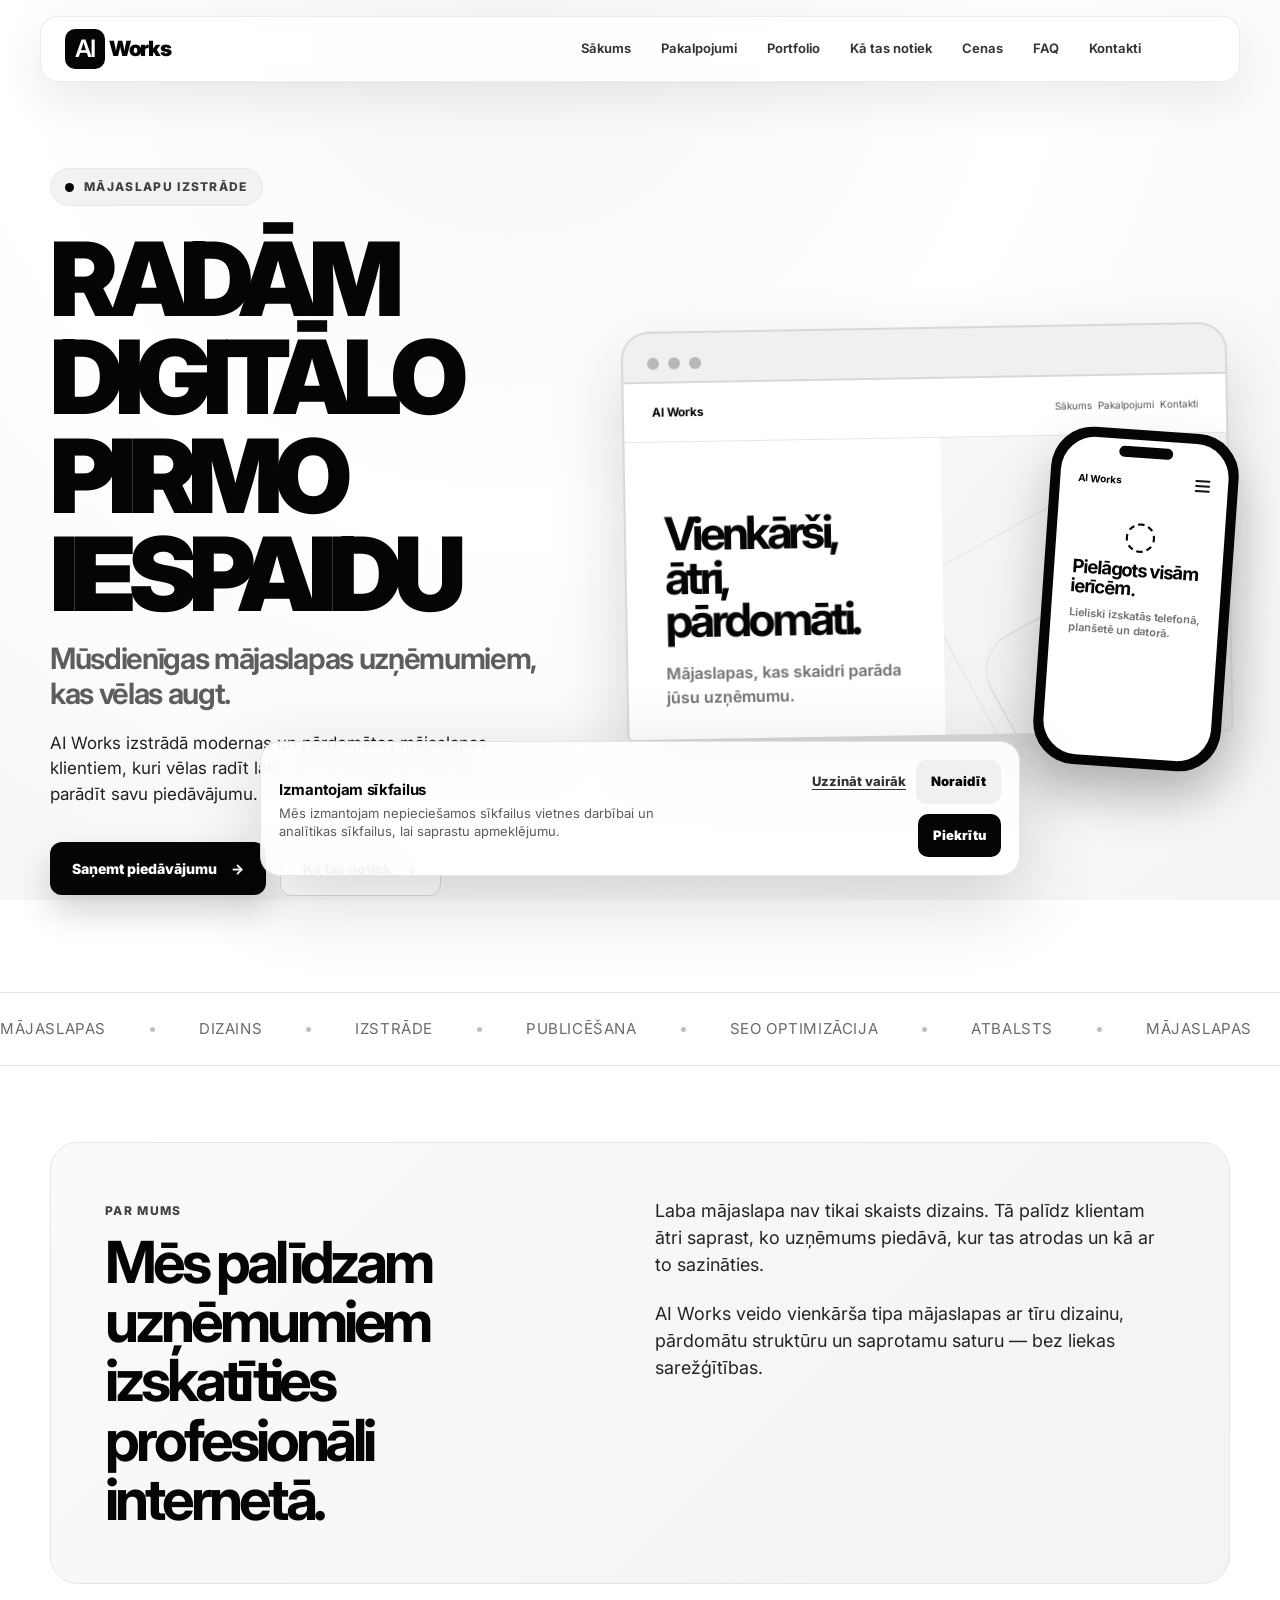
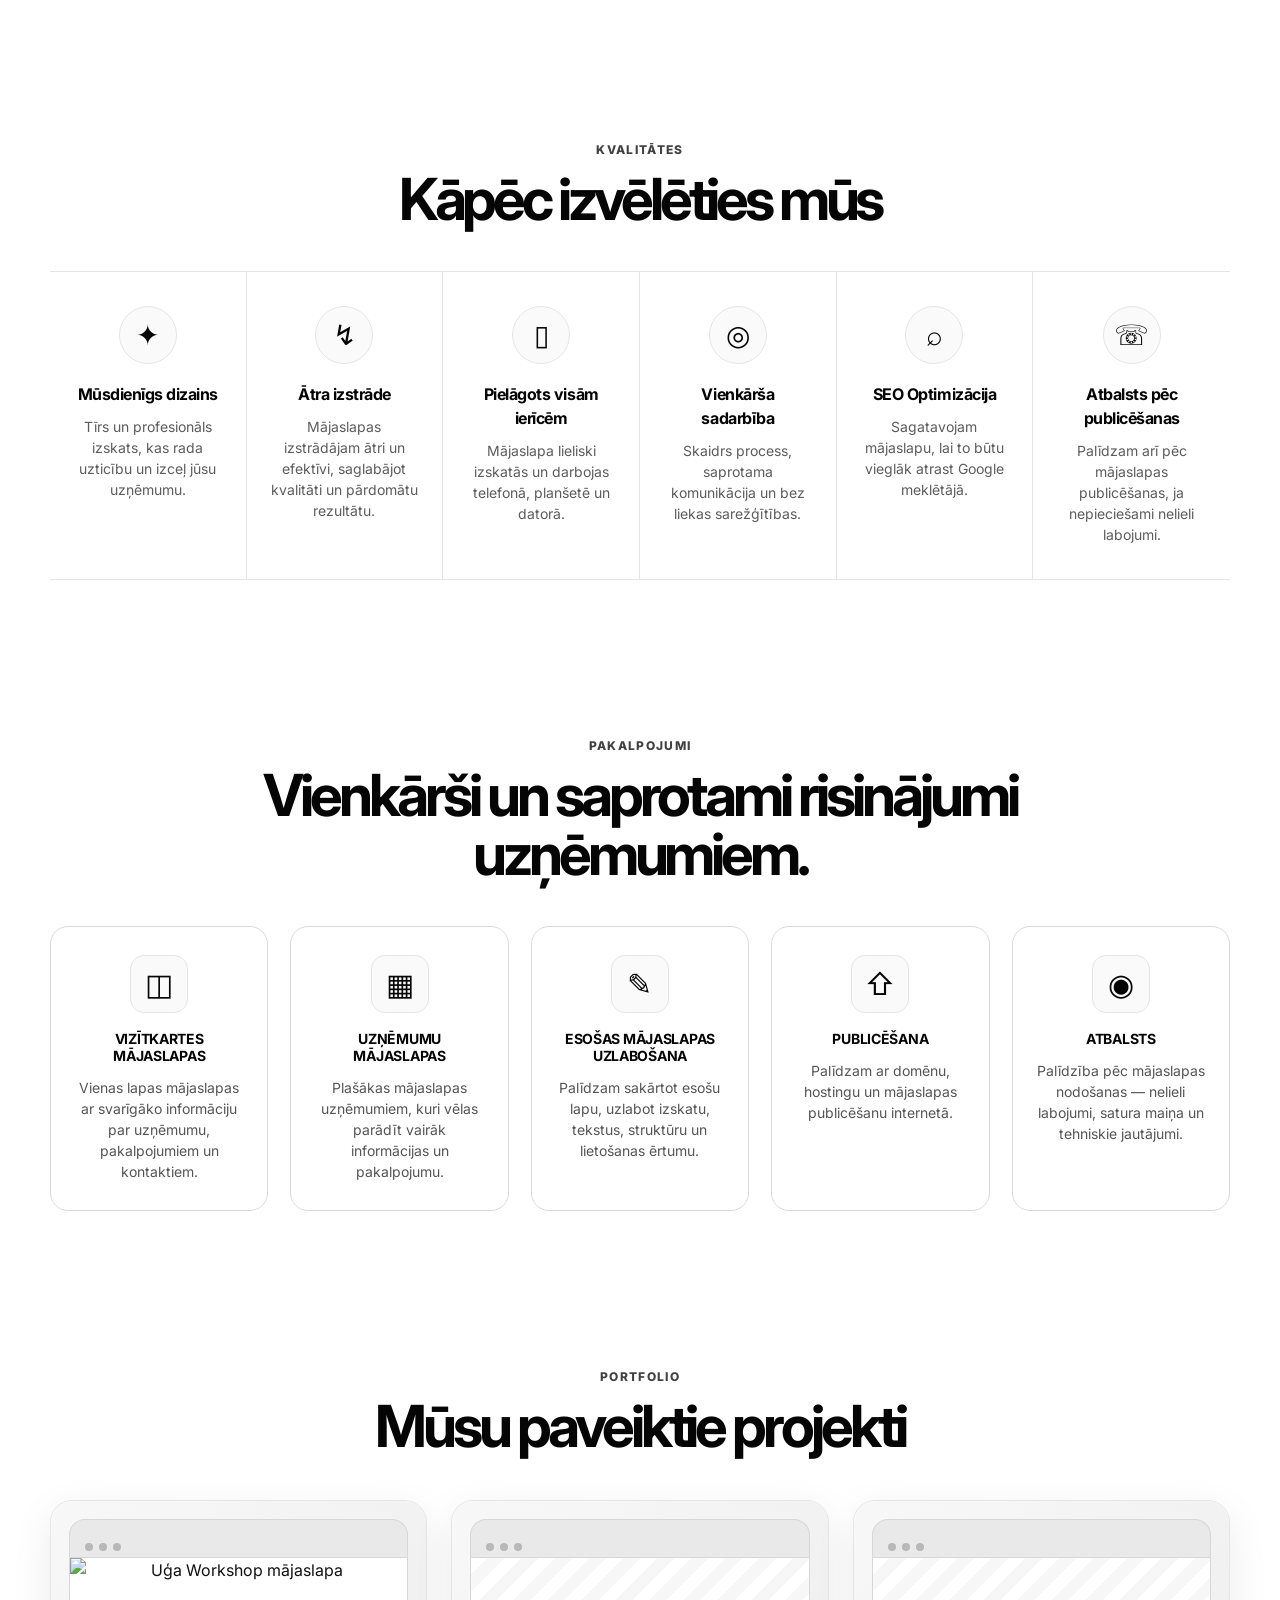
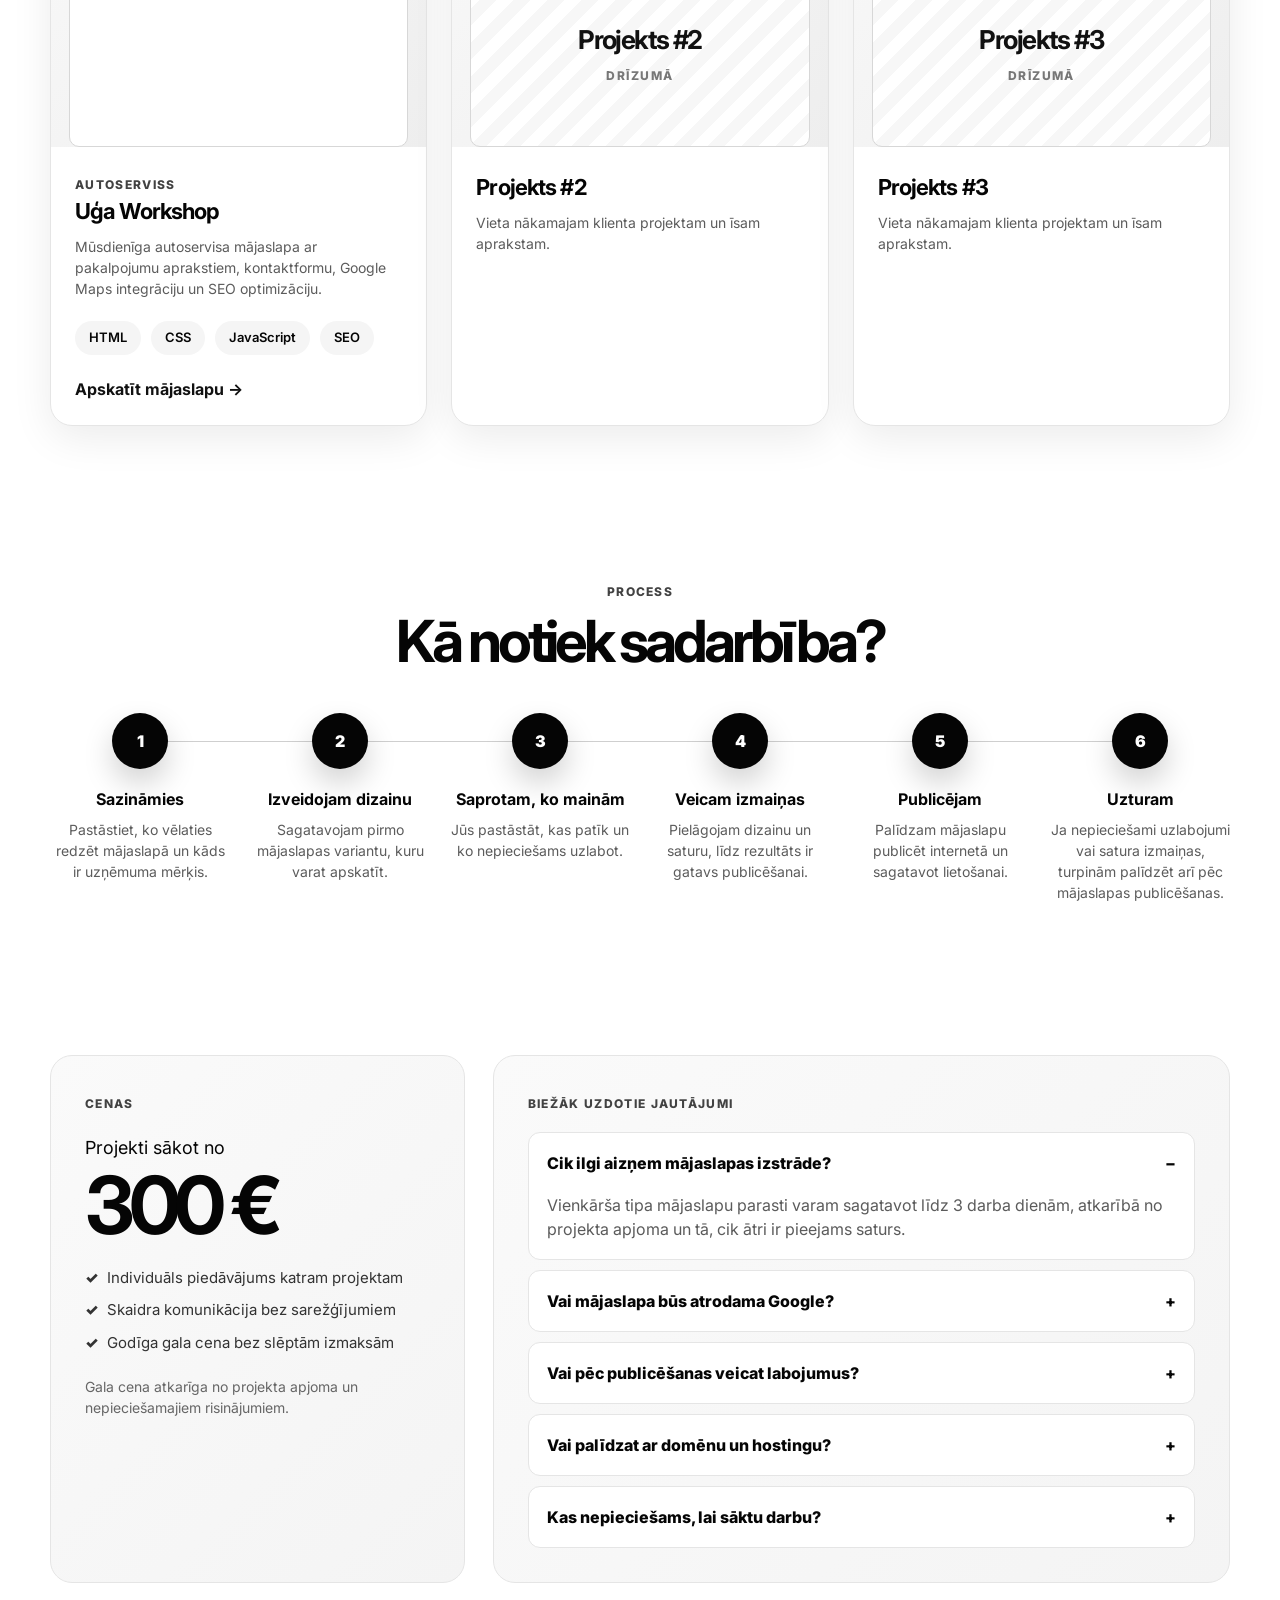
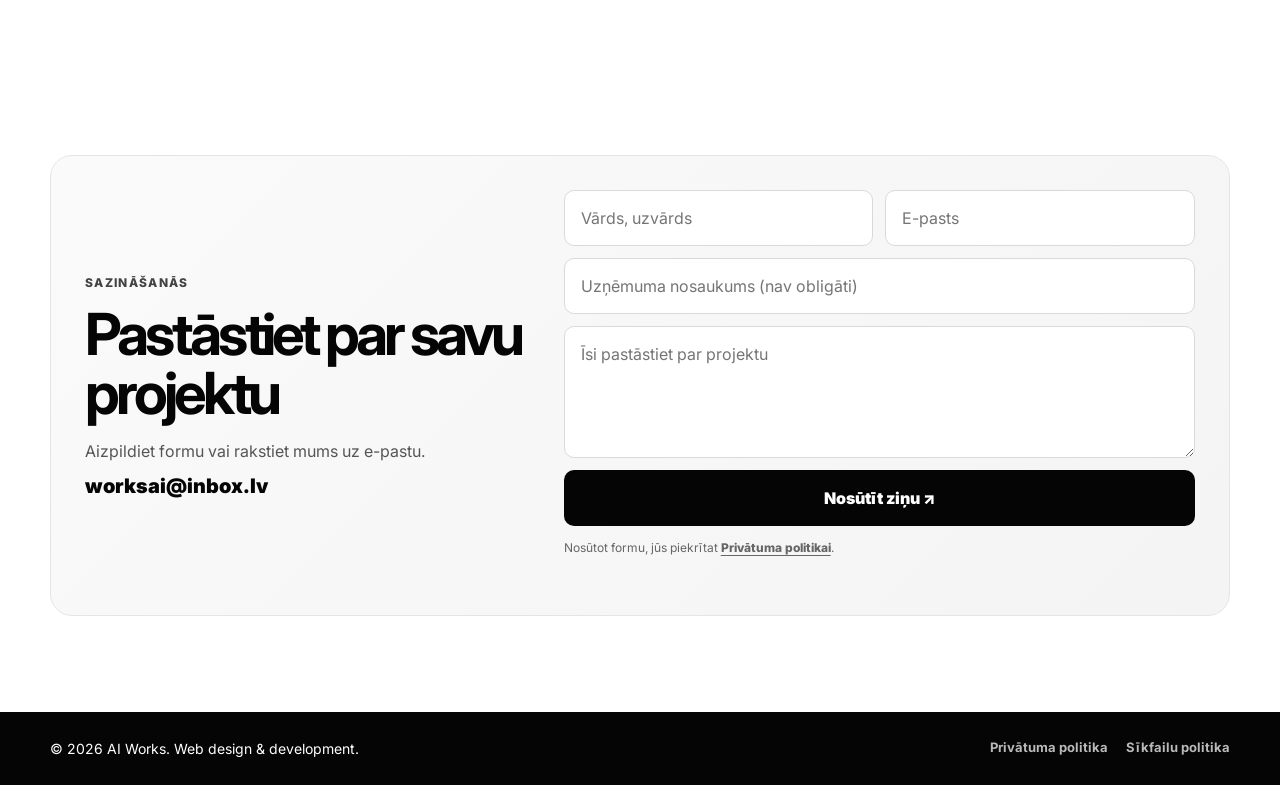
==== commit 79d9260d: "Updated portfolio" ====
--- a/index.html
+++ b/index.html
@@ -7,12 +7,21 @@
 <meta name="description" content="AI Works izstrādā modernas, ātras un pārdomātas mājaslapas uzņēmumiem visā Latvijā.">
 <link rel="icon" type="image/png" href="assets/favicon.png">
 <link rel="apple-touch-icon" href="assets/favicon.png">
-<meta property="og:title" content="AI Works">
-<meta property="og:description" content="Mūsdienīgas mājaslapas uzņēmumiem.">
-<meta property="og:image" content="https://aiworks.lv/assets/favicon.png">
+<meta property="og:title" content="AI Works – Mājaslapu izstrāde">
+<meta property="og:description" content="Mūsdienīgas, ātras un pārdomātas mājaslapas uzņēmumiem visā Latvijā.">
+<meta property="og:image" content="https://aiworks.lv/assets/og-image.png">
+<meta property="og:image:width" content="1200">
+<meta property="og:image:height" content="630">
+<meta property="og:image:type" content="image/png">
 <meta property="og:url" content="https://aiworks.lv">
 <meta property="og:type" content="website">
-<meta name="google-analytics-id" content="G-VVE2QEEL1H">
+<meta property="og:site_name" content="AI Works">
+<meta property="og:locale" content="lv_LV">
+
+<meta name="twitter:card" content="summary_large_image">
+<meta name="twitter:title" content="AI Works – Mājaslapu izstrāde">
+<meta name="twitter:description" content="Mūsdienīgas, ātras un pārdomātas mājaslapas uzņēmumiem visā Latvijā.">
+<meta name="twitter:image" content="https://aiworks.lv/assets/og-image.png">
 <link rel="preconnect" href="https://fonts.googleapis.com">
 <link rel="preconnect" href="https://fonts.gstatic.com" crossorigin>
 <link href="https://fonts.googleapis.com/css2?family=Inter:wght@400;500;600;700;800&display=swap" rel="stylesheet">
@@ -220,25 +229,52 @@
 
         <div class="portfolio-grid">
           <article class="portfolio-card reveal">
-            <div class="portfolio-preview">
-              <div class="portfolio-browser"><span></span><span></span><span></span></div>
-              <div class="portfolio-screen">
-                <strong>Uģa Workshop</strong>
-                <small>Drīzumā</small>
-              </div>
-            </div>
-            <div class="portfolio-content">
-              <h3>Uģa Workshop</h3>
-              <p>Autoservisa mājaslapa. Projekts tiks pievienots pēc publicēšanas.</p>
-            </div>
-          </article>
+  <a href="https://ugaworkshop.lv" target="_blank" rel="noopener" class="portfolio-link-card">
+
+    <div class="portfolio-preview">
+      <div class="portfolio-browser">
+        <span></span><span></span><span></span>
+      </div>
+
+      <div class="portfolio-screen">
+        <img src="assets/ugaworkshop.png"
+            alt="Uģa Workshop mājaslapa">
+      </div>
+    </div>
+
+    <div class="portfolio-content">
+
+      <span class="small-label">Autoserviss</span>
+
+      <h3>Uģa Workshop</h3>
+
+      <p>
+        Mūsdienīga autoservisa mājaslapa ar pakalpojumu aprakstiem,
+        kontaktformu, Google Maps integrāciju un SEO optimizāciju.
+      </p>
+
+      <div class="portfolio-tags">
+        <span>HTML</span>
+        <span>CSS</span>
+        <span>JavaScript</span>
+        <span>SEO</span>
+      </div>
+
+      <span class="portfolio-open">
+        Apskatīt mājaslapu →
+      </span>
+
+    </div>
+
+  </a>
+</article>
 
           <article class="portfolio-card reveal">
             <div class="portfolio-preview">
               <div class="portfolio-browser"><span></span><span></span><span></span></div>
               <div class="portfolio-screen empty">
                 <strong>Projekts #2</strong>
-                <small> Drīzumā</small>
+                <small>Drīzumā</small>
               </div>
             </div>
             <div class="portfolio-content">
--- a/css/style.css
+++ b/css/style.css
@@ -468,3 +468,94 @@
   .cookie-btn,.cookie-link{flex:1;text-align:center}
   .policy-card{padding:28px}
 }
+
+.not-found-page{
+  min-height:100vh;
+  display:flex;
+  align-items:center;
+  justify-content:center;
+  padding:40px 20px;
+  background:radial-gradient(circle at 50% 0%, #f6f6f6 0, #fff 45%, #f2f2f2 100%);
+}
+
+.not-found-card{
+  width:min(720px,100%);
+  text-align:center;
+  background:rgba(255,255,255,.82);
+  border:1px solid rgba(0,0,0,.08);
+  border-radius:28px;
+  padding:58px 34px;
+  box-shadow:0 24px 80px rgba(0,0,0,.10);
+  backdrop-filter:blur(18px);
+}
+
+.not-found-brand{
+  justify-content:center;
+  margin-bottom:34px;
+}
+
+.not-found-card h1{
+  font-size:clamp(48px,8vw,92px);
+  line-height:.95;
+  letter-spacing:-.08em;
+  margin:14px 0 18px;
+}
+
+.not-found-card p:not(.small-label){
+  color:#666;
+  font-size:18px;
+  margin-bottom:34px;
+}
+
+.portfolio-link-card{
+    display:block;
+    color:inherit;
+    text-decoration:none;
+}
+
+.portfolio-status{
+    display:inline-flex;
+    align-items:center;
+    gap:6px;
+    padding:6px 12px;
+    border-radius:999px;
+    background:#eaf8ef;
+    color:#1f9d55;
+    font-size:12px;
+    font-weight:700;
+    margin-bottom:18px;
+}
+
+.portfolio-screen img{
+    width:100%;
+    height:100%;
+    object-fit:cover;
+    display:block;
+}
+
+.portfolio-tags{
+    display:flex;
+    flex-wrap:wrap;
+    gap:10px;
+    margin-top:22px;
+}
+
+.portfolio-tags span{
+    padding:7px 14px;
+    background:#f5f5f5;
+    border-radius:999px;
+    font-size:13px;
+    font-weight:600;
+}
+
+.portfolio-open{
+    display:inline-block;
+    margin-top:22px;
+    font-weight:700;
+    color:#111;
+}
+
+.portfolio-card:hover .portfolio-open{
+    transform:translateX(4px);
+    transition:.25s;
+}
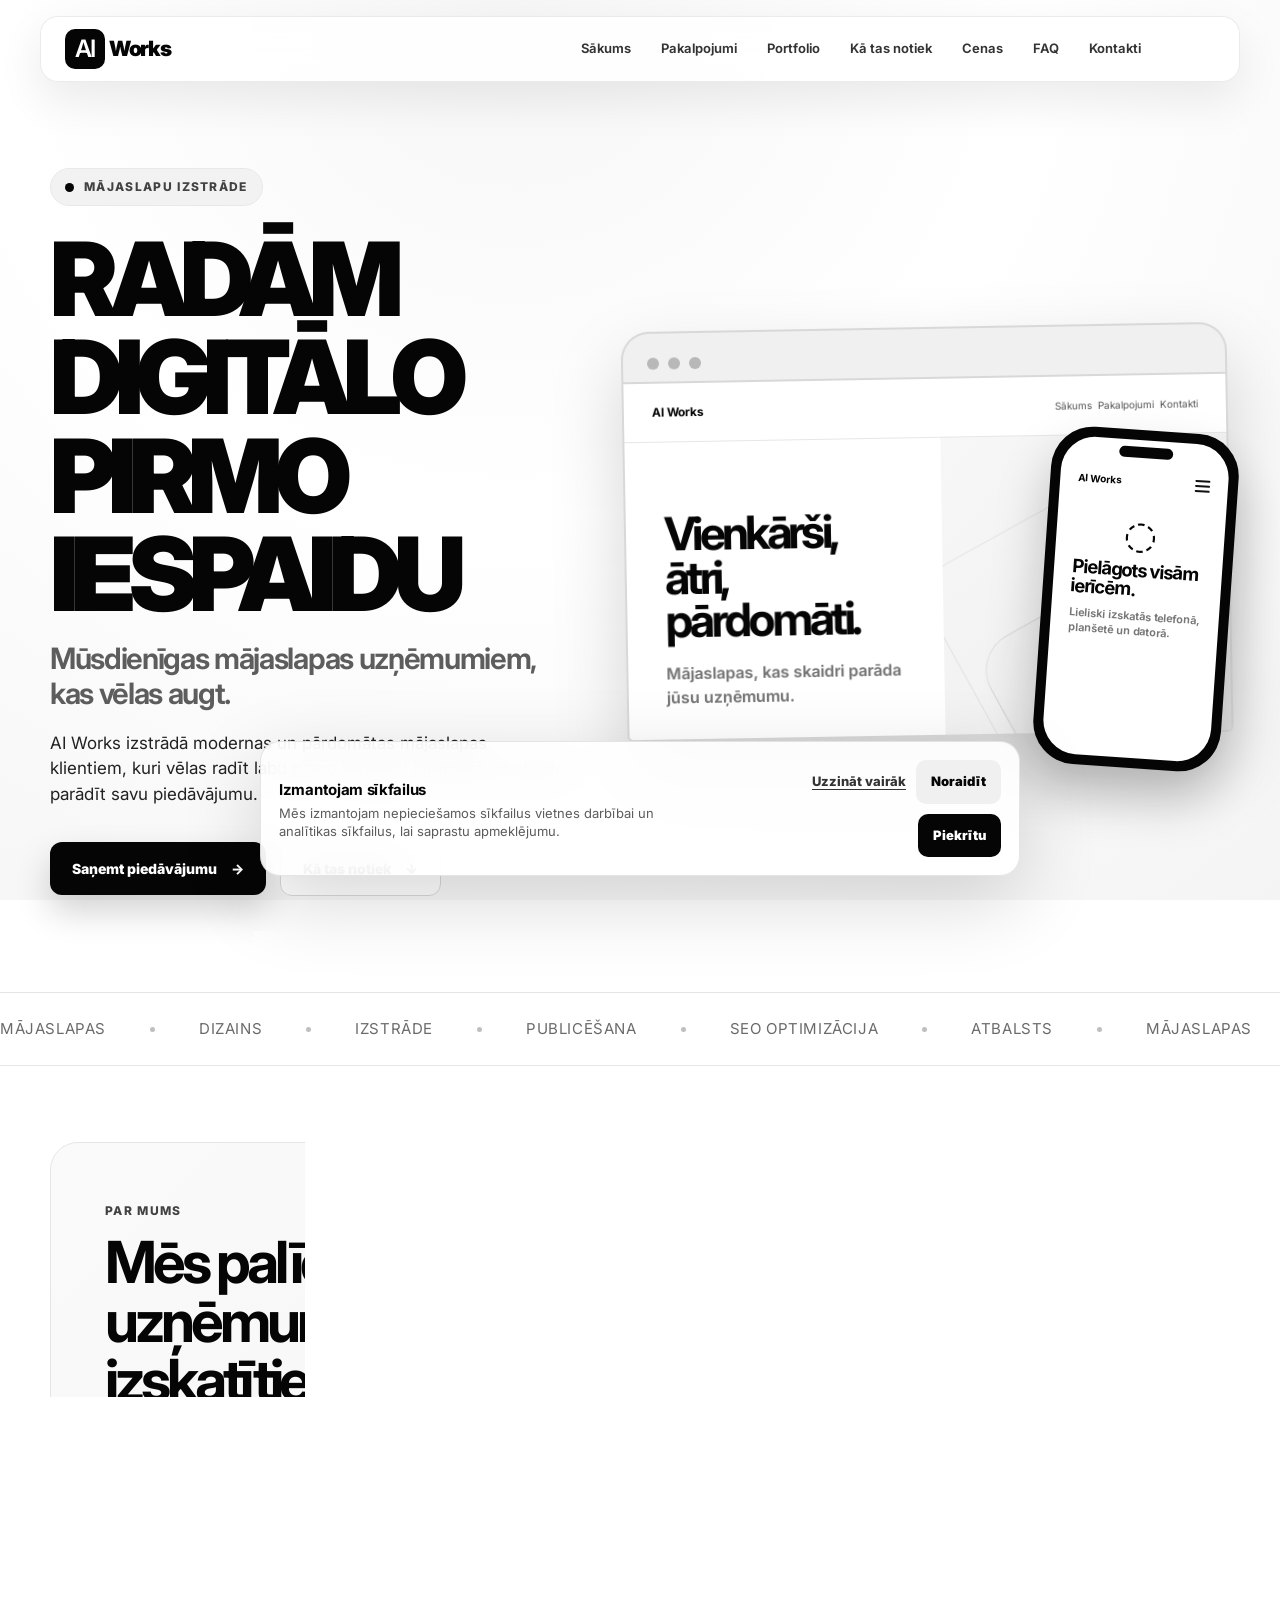
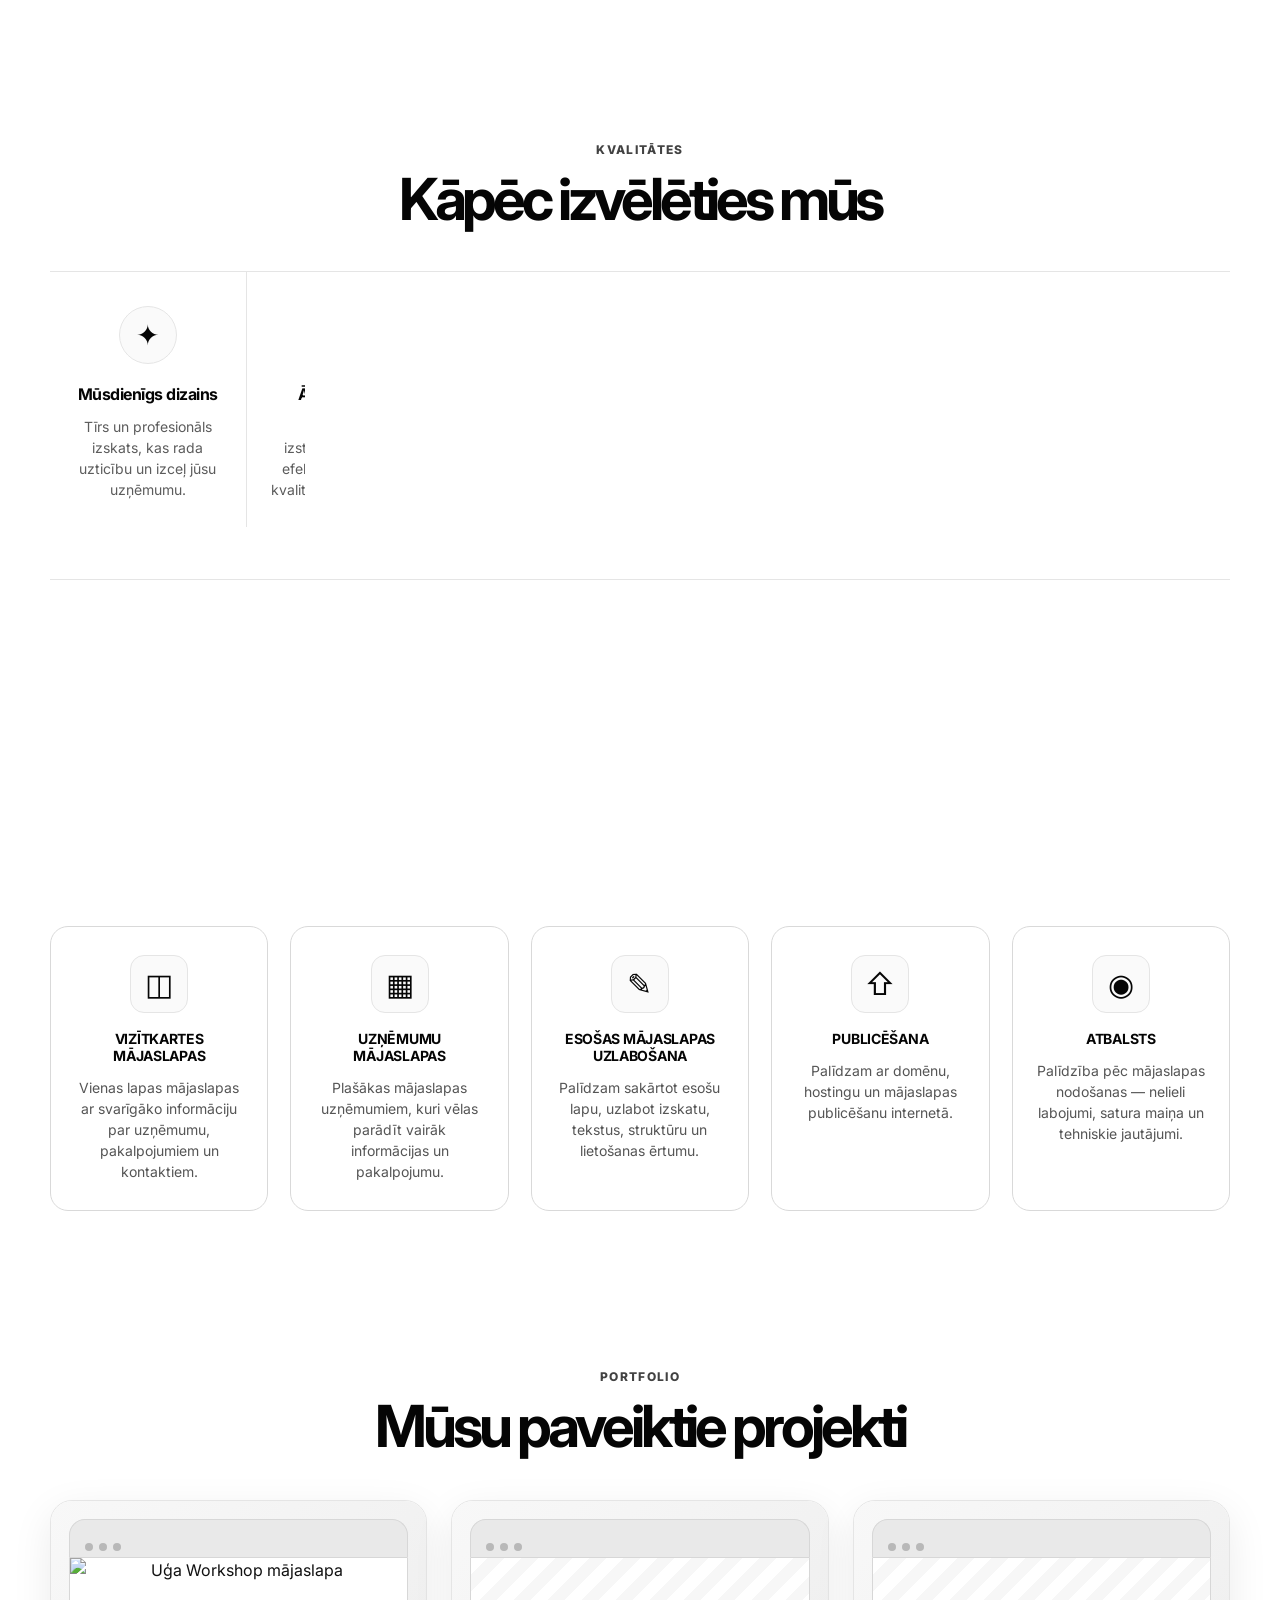
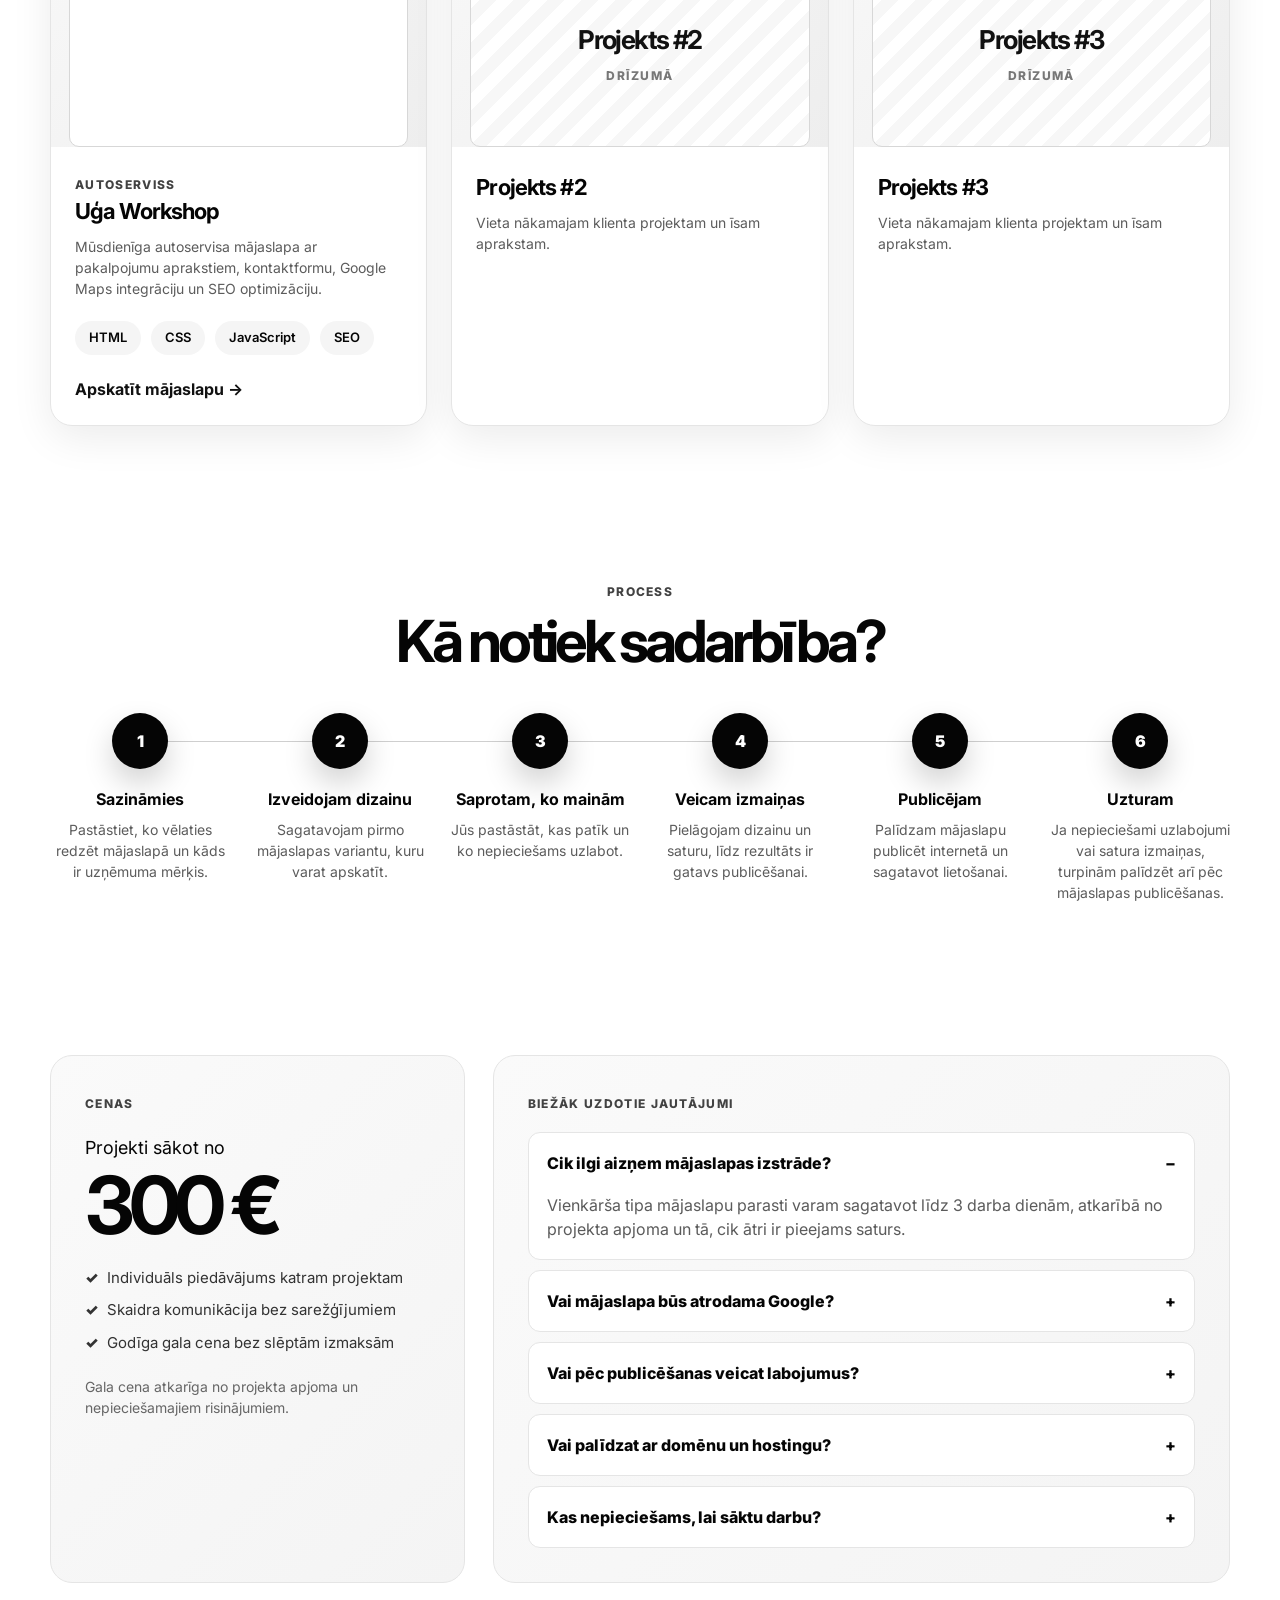
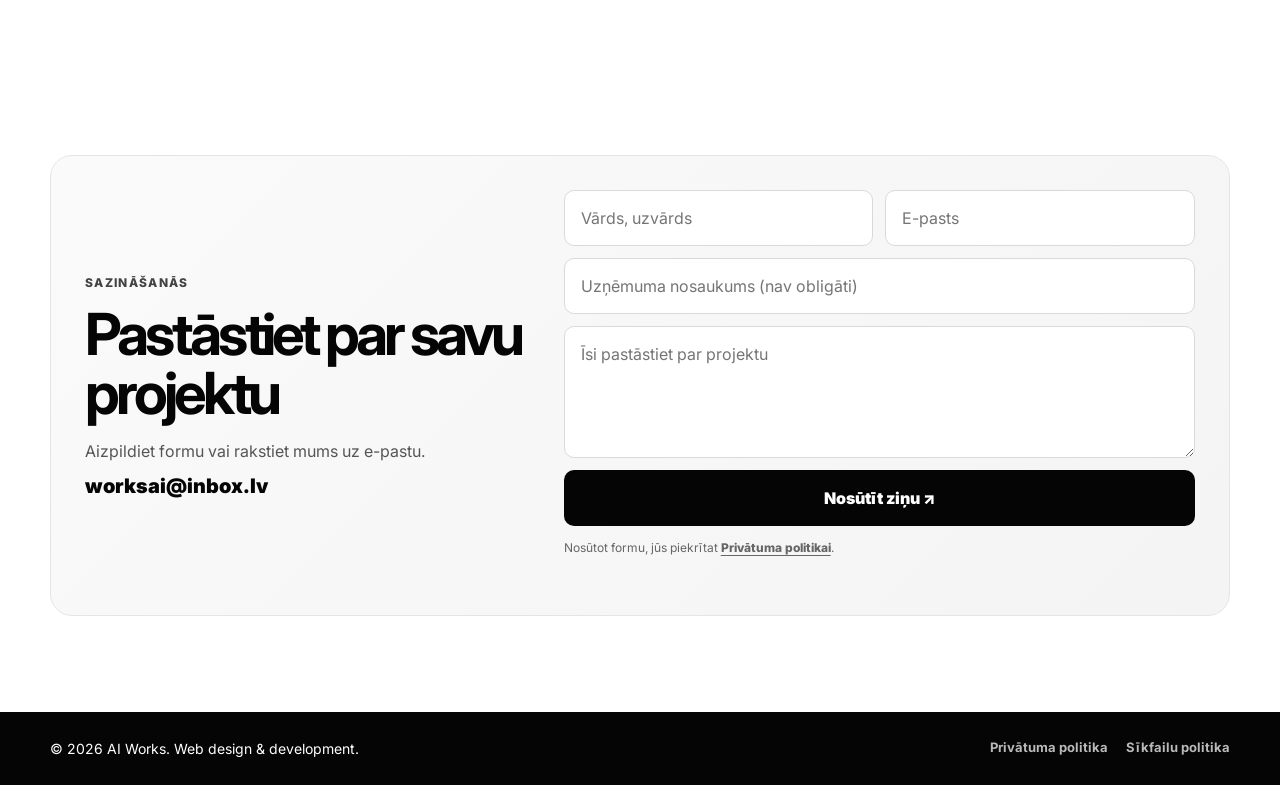
==== commit 1f6f5d99: "Updated OpenGraph image" ====
--- a/index.html
+++ b/index.html
@@ -4,11 +4,11 @@
 <meta charset="UTF-8">
 <meta name="viewport" content="width=device-width, initial-scale=1.0">
 <title>AI Works – Mājaslapu izstrāde | Vienkārši. Ātri. Pārdomāti.</title>
-<meta name="description" content="AI Works izstrādā modernas, ātras un pārdomātas mājaslapas uzņēmumiem visā Latvijā.">
+<meta name="description" content="Mūsdienīgas mājaslapas uzņēmumiem, kas vēlas augt.">
 <link rel="icon" type="image/png" href="assets/favicon.png">
 <link rel="apple-touch-icon" href="assets/favicon.png">
 <meta property="og:title" content="AI Works – Mājaslapu izstrāde">
-<meta property="og:description" content="Mūsdienīgas, ātras un pārdomātas mājaslapas uzņēmumiem visā Latvijā.">
+<meta property="og:description" content="Mūsdienīgas mājaslapas uzņēmumiem, kas vēlas augt.">
 <meta property="og:image" content="https://aiworks.lv/assets/og-image.png">
 <meta property="og:image:width" content="1200">
 <meta property="og:image:height" content="630">
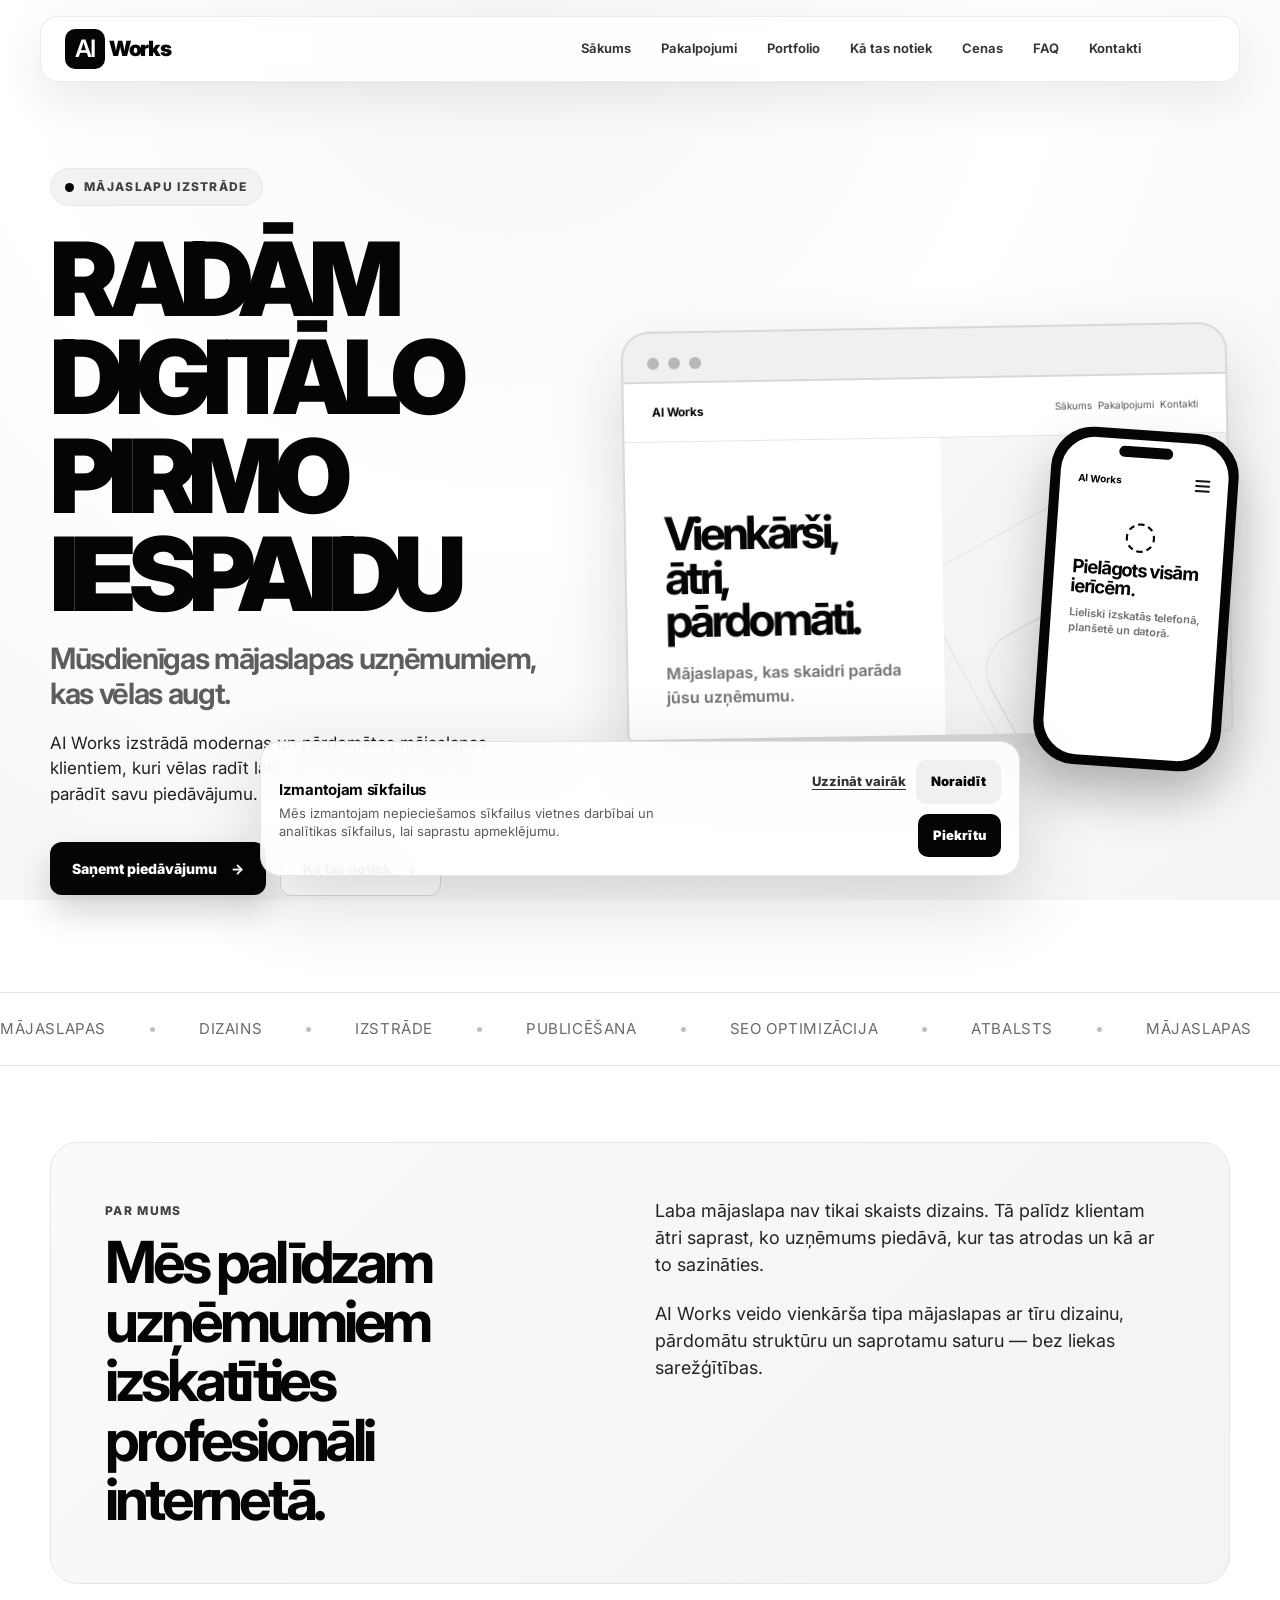
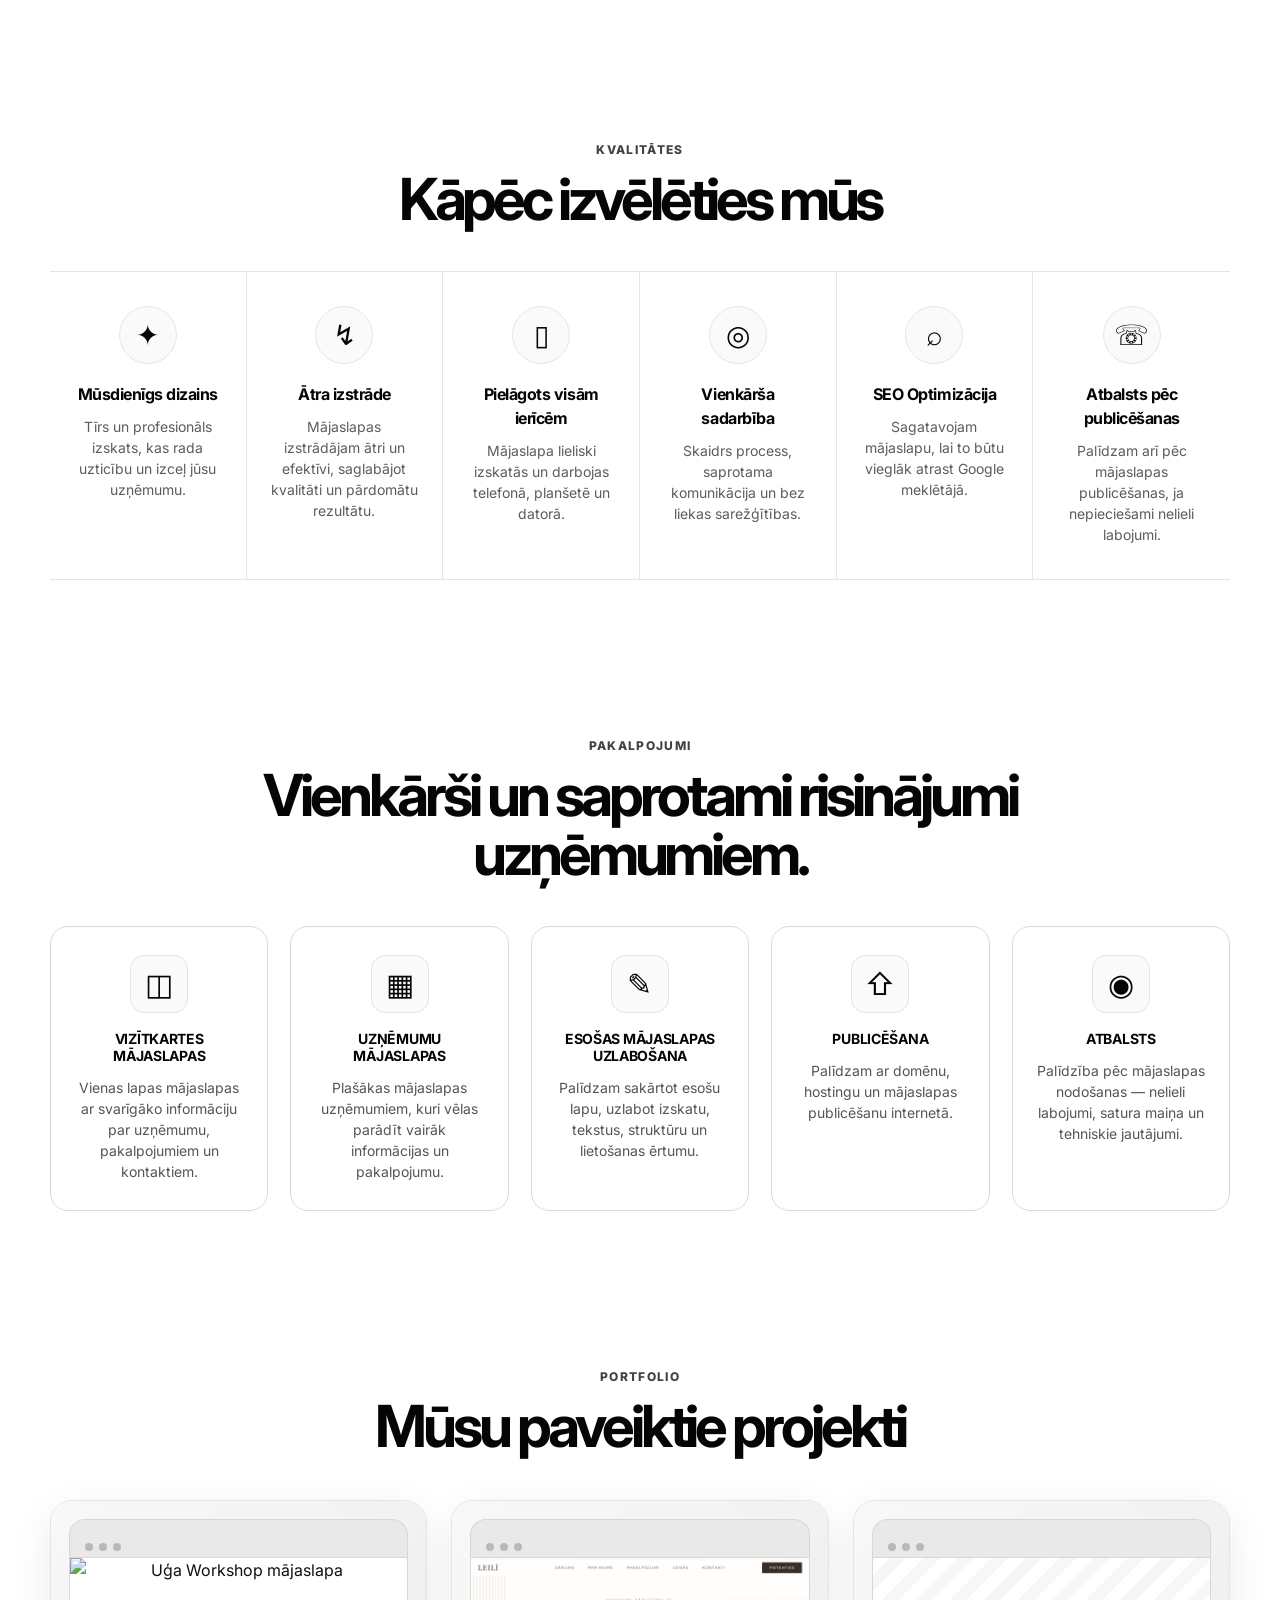
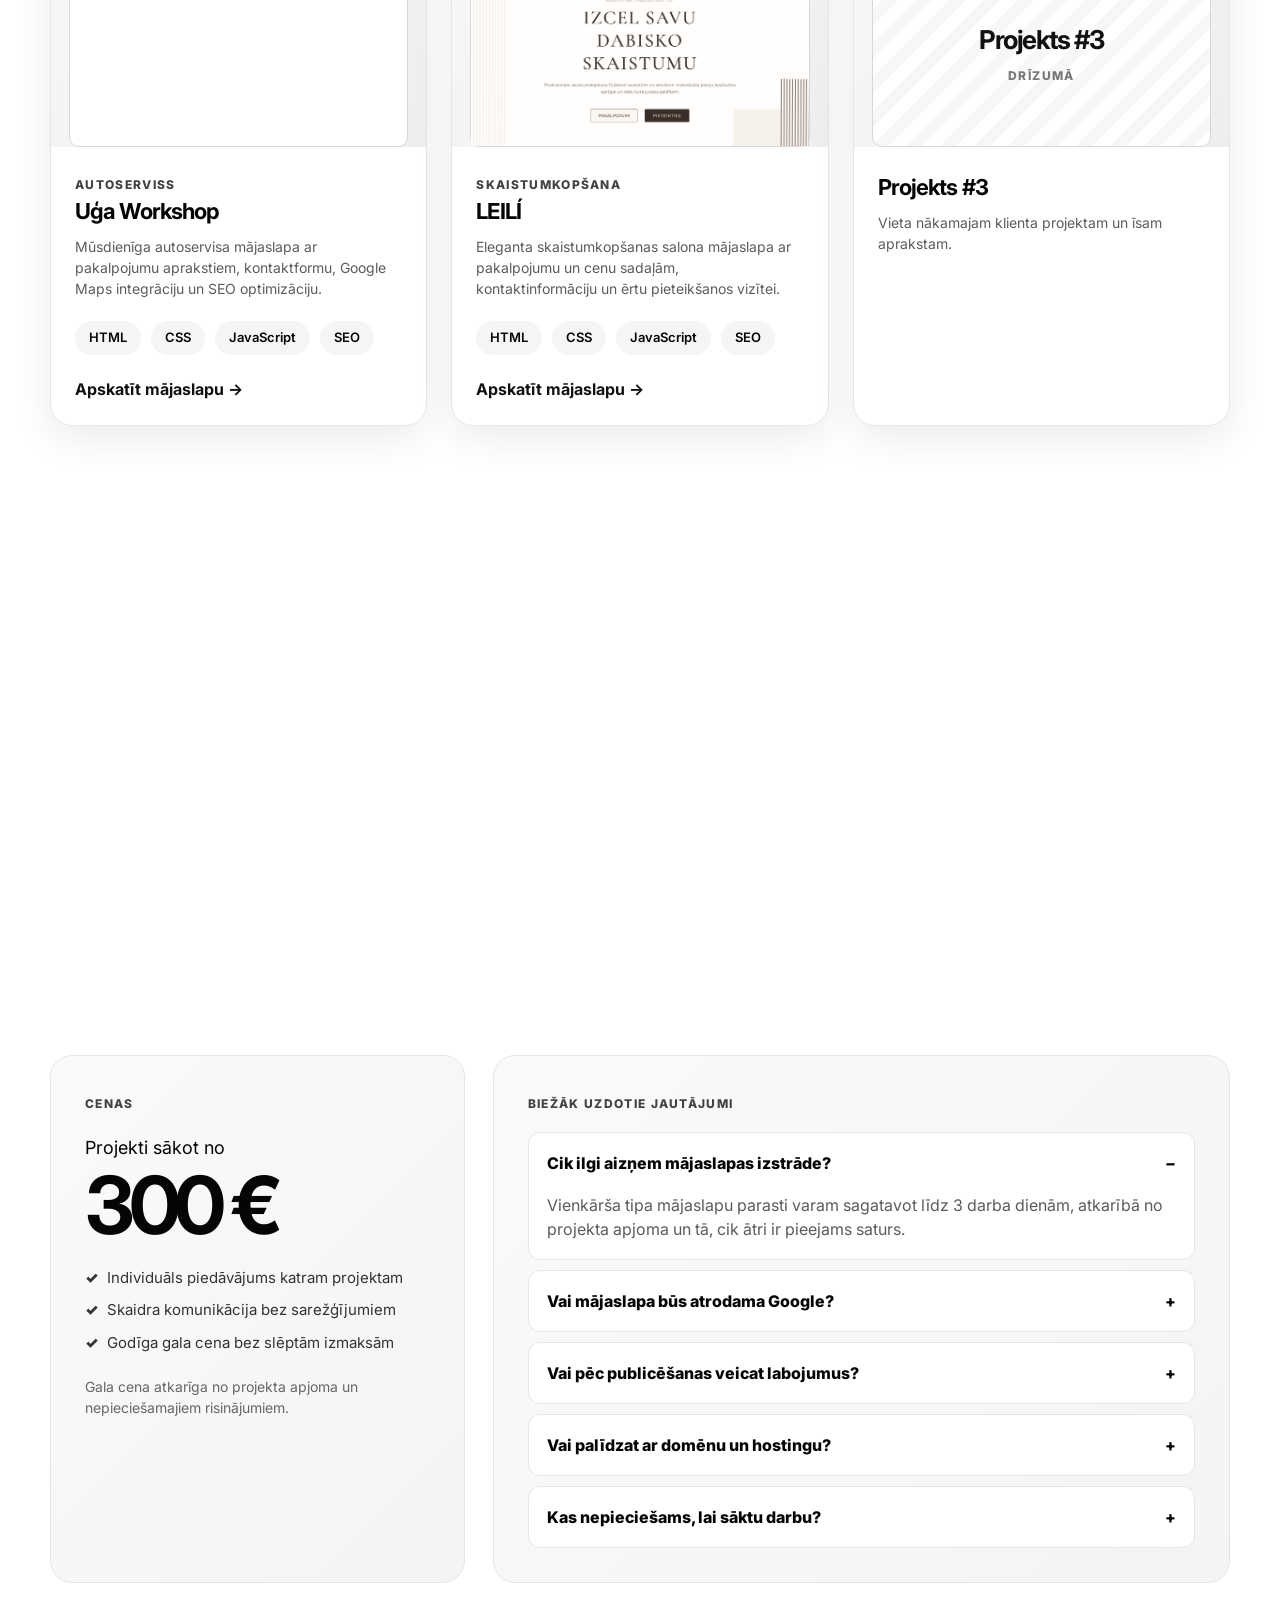
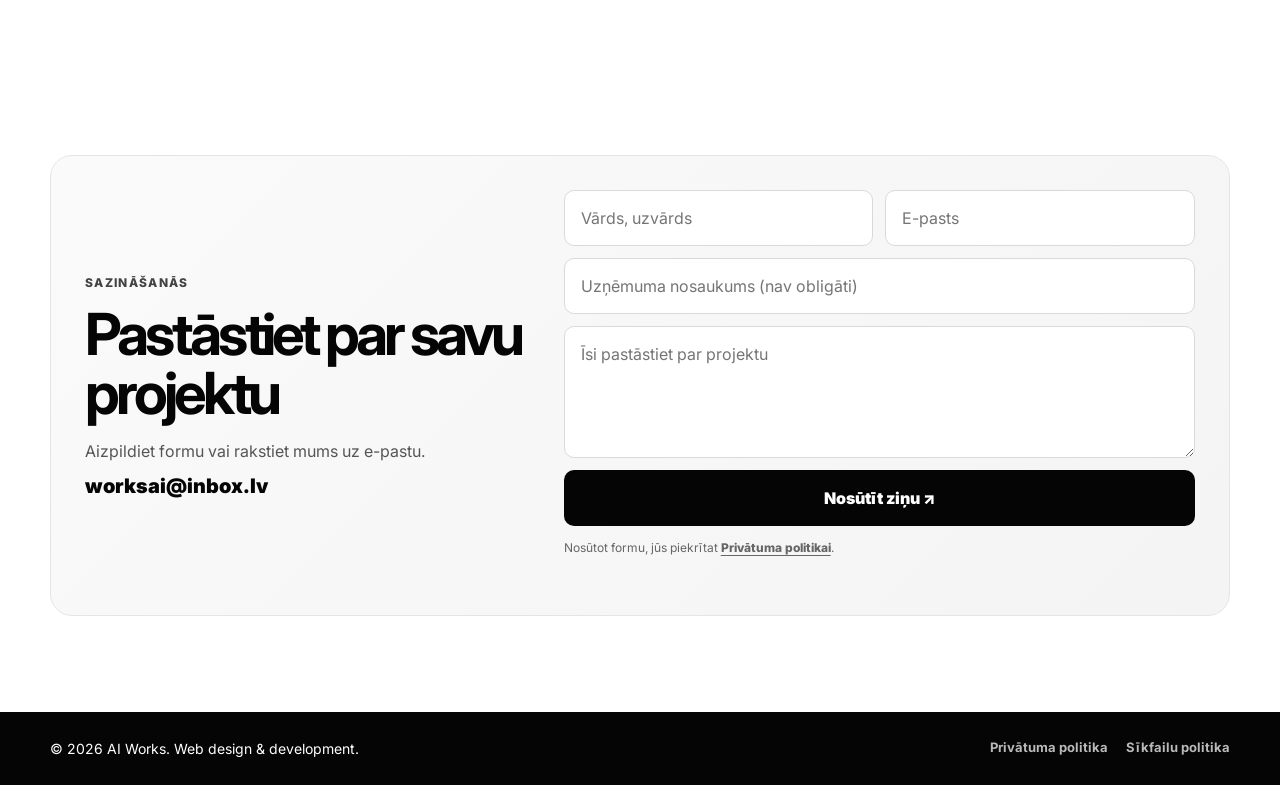
==== commit a8a8ff7b: "Updated projects" ====
--- a/index.html
+++ b/index.html
@@ -270,17 +270,32 @@
 </article>
 
           <article class="portfolio-card reveal">
-            <div class="portfolio-preview">
-              <div class="portfolio-browser"><span></span><span></span><span></span></div>
-              <div class="portfolio-screen empty">
-                <strong>Projekts #2</strong>
-                <small>Drīzumā</small>
+            <a href="https://leili.lv" target="_blank" rel="noopener" class="portfolio-link-card">
+              <div class="portfolio-preview">
+                <div class="portfolio-browser"><span></span><span></span><span></span></div>
+                <div class="portfolio-screen">
+                  <img src="assets/leili.png" alt="LEILÍ skaistumkopšanas salona mājaslapa">
+                </div>
               </div>
-            </div>
-            <div class="portfolio-content">
-              <h3>Projekts #2</h3>
-              <p>Vieta nākamajam klienta projektam un īsam aprakstam.</p>
-            </div>
+
+              <div class="portfolio-content">
+                <span class="small-label">Skaistumkopšana</span>
+                <h3>LEILÍ</h3>
+                <p>
+                  Eleganta skaistumkopšanas salona mājaslapa ar pakalpojumu un cenu sadaļām,
+                  kontaktinformāciju un ērtu pieteikšanos vizītei.
+                </p>
+
+                <div class="portfolio-tags">
+                  <span>HTML</span>
+                  <span>CSS</span>
+                  <span>JavaScript</span>
+                  <span>SEO</span>
+                </div>
+
+                <span class="portfolio-open">Apskatīt mājaslapu →</span>
+              </div>
+            </a>
           </article>
 
           <article class="portfolio-card reveal">
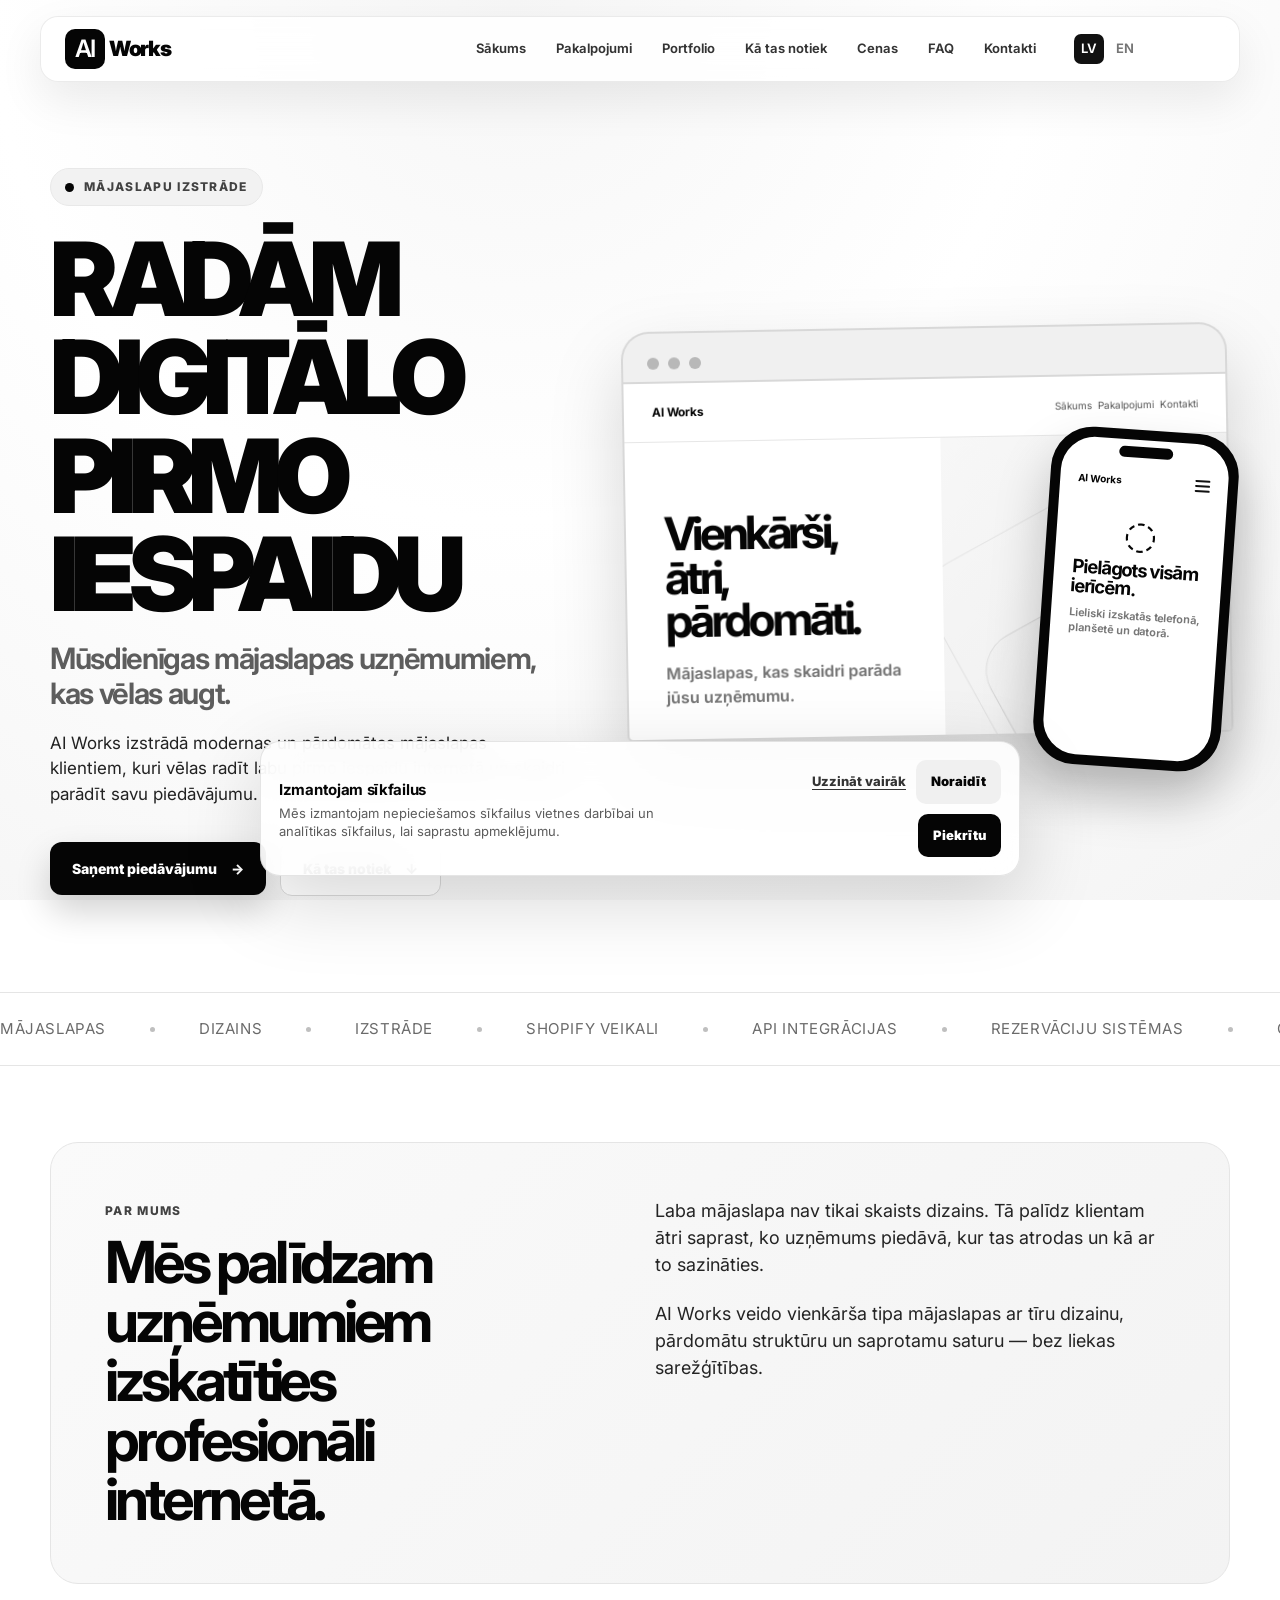
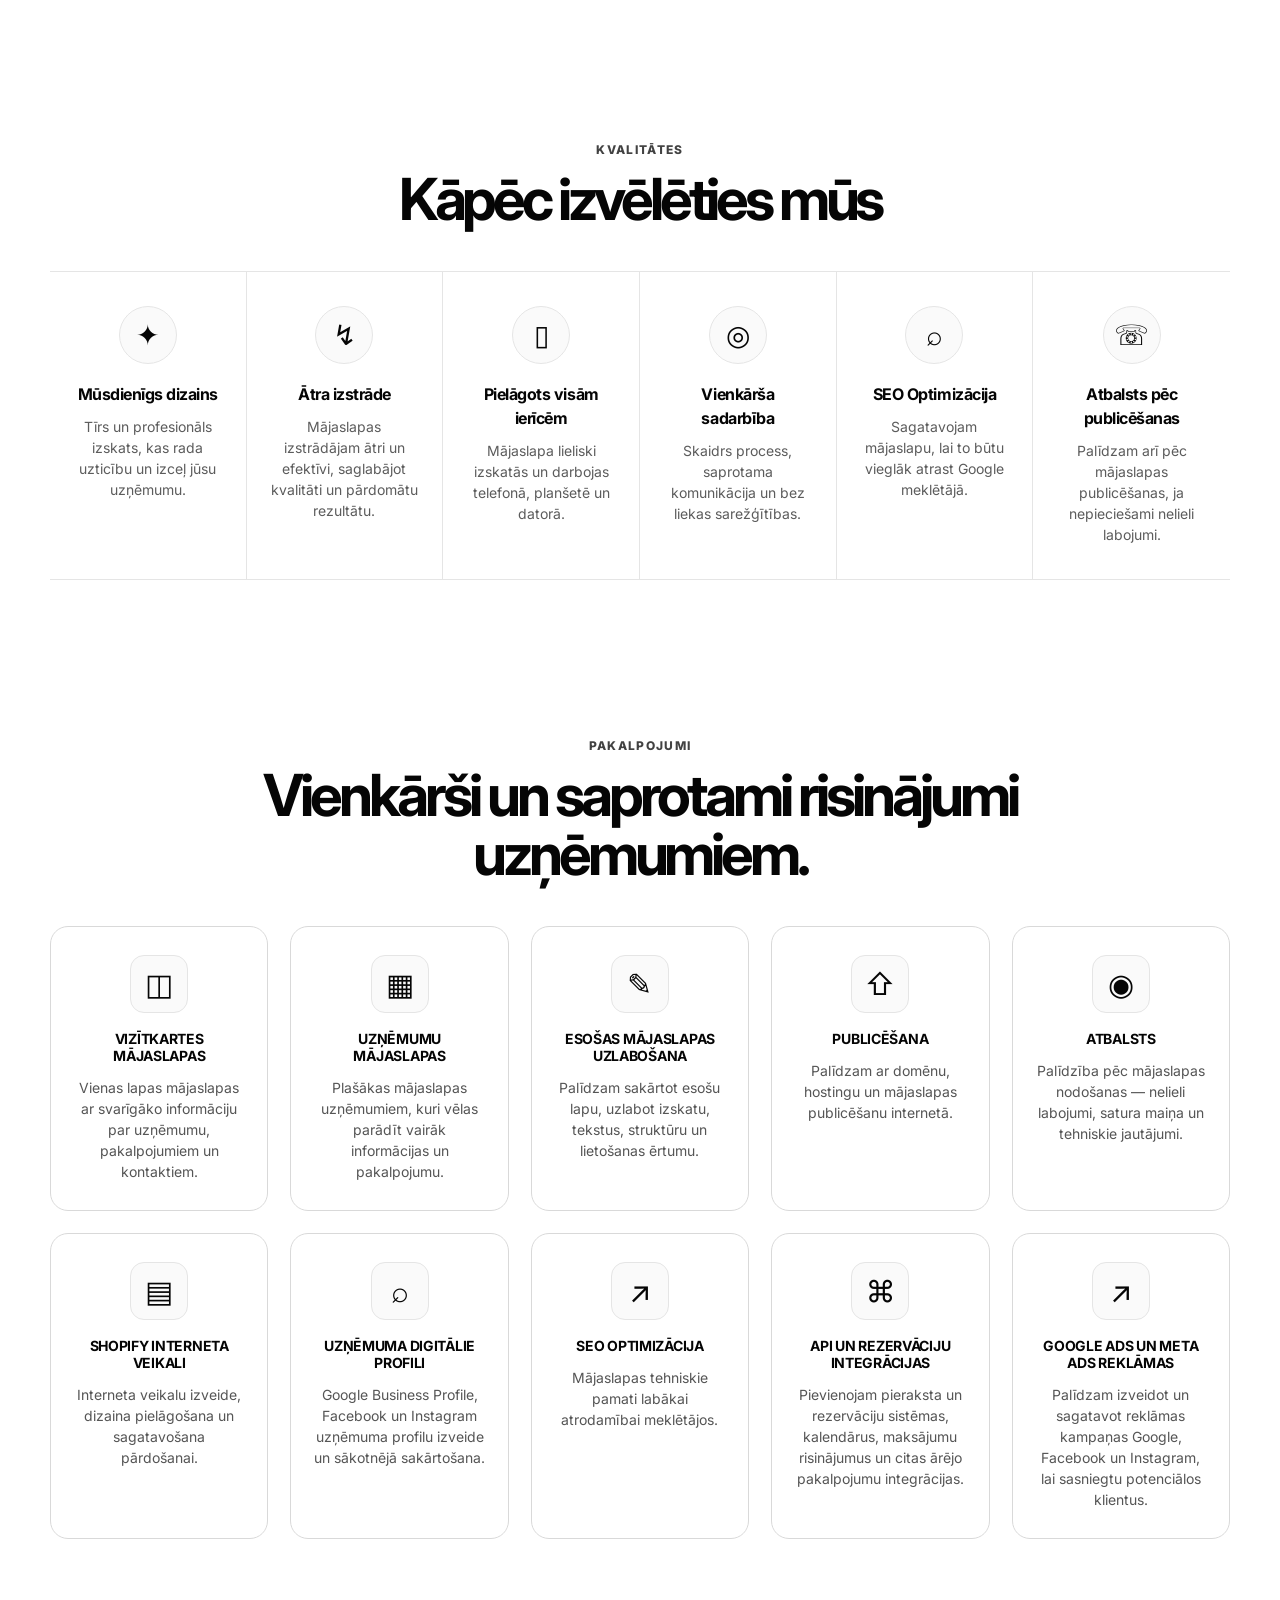
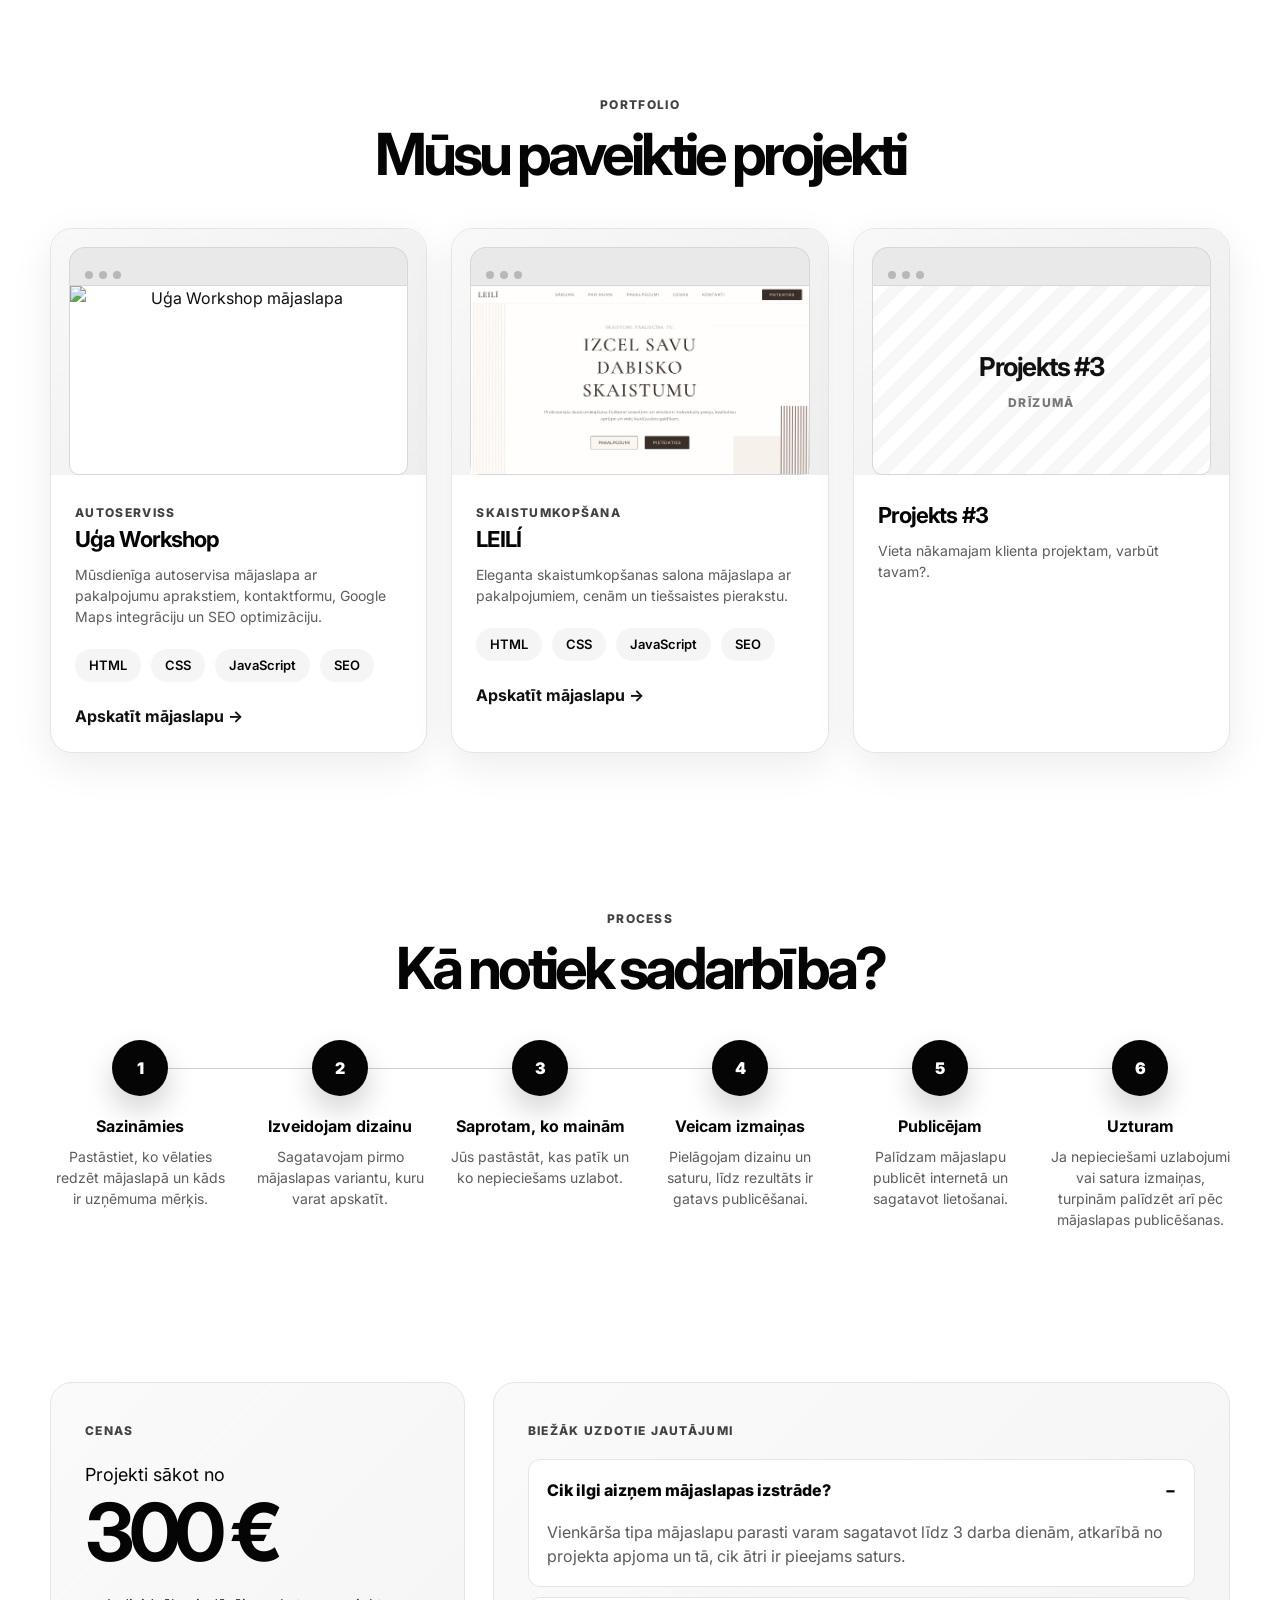
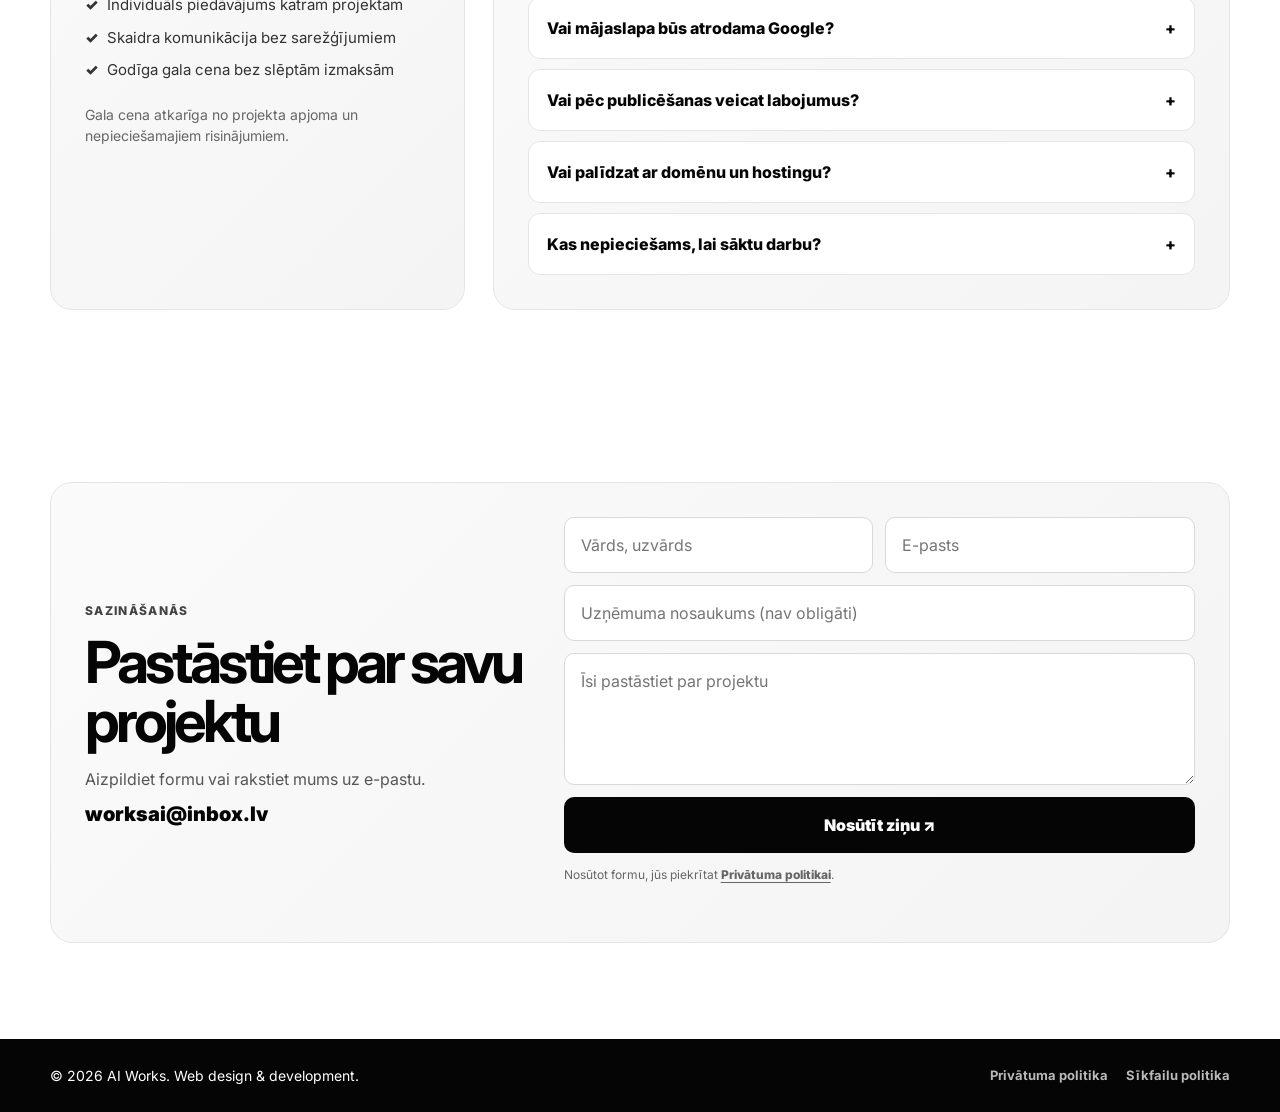
==== commit dad2067e: "Updated pakalpojumi and english version" ====
--- a/index.html
+++ b/index.html
@@ -1,31 +1,31 @@
 <!DOCTYPE html>
+
 <html lang="lv">
 <head>
-<meta charset="UTF-8">
-<meta name="viewport" content="width=device-width, initial-scale=1.0">
+<meta charset="utf-8"/>
+<meta content="width=device-width, initial-scale=1.0" name="viewport"/>
 <title>AI Works – Mājaslapu izstrāde | Vienkārši. Ātri. Pārdomāti.</title>
-<meta name="description" content="Mūsdienīgas mājaslapas uzņēmumiem, kas vēlas augt.">
-<link rel="icon" type="image/png" href="assets/favicon.png">
-<link rel="apple-touch-icon" href="assets/favicon.png">
-<meta property="og:title" content="AI Works – Mājaslapu izstrāde">
-<meta property="og:description" content="Mūsdienīgas mājaslapas uzņēmumiem, kas vēlas augt.">
-<meta property="og:image" content="https://aiworks.lv/assets/og-image.png">
-<meta property="og:image:width" content="1200">
-<meta property="og:image:height" content="630">
-<meta property="og:image:type" content="image/png">
-<meta property="og:url" content="https://aiworks.lv">
-<meta property="og:type" content="website">
-<meta property="og:site_name" content="AI Works">
-<meta property="og:locale" content="lv_LV">
-
-<meta name="twitter:card" content="summary_large_image">
-<meta name="twitter:title" content="AI Works – Mājaslapu izstrāde">
-<meta name="twitter:description" content="Mūsdienīgas, ātras un pārdomātas mājaslapas uzņēmumiem visā Latvijā.">
-<meta name="twitter:image" content="https://aiworks.lv/assets/og-image.png">
-<link rel="preconnect" href="https://fonts.googleapis.com">
-<link rel="preconnect" href="https://fonts.gstatic.com" crossorigin>
-<link href="https://fonts.googleapis.com/css2?family=Inter:wght@400;500;600;700;800&display=swap" rel="stylesheet">
-<link rel="stylesheet" href="css/style.css">
+<meta content="Mūsdienīgas mājaslapas uzņēmumiem, kas vēlas augt." name="description"/>
+<link href="assets/favicon.png" rel="icon" type="image/png"/>
+<link href="assets/favicon.png" rel="apple-touch-icon"/>
+<meta content="AI Works – Mājaslapu izstrāde" property="og:title"/>
+<meta content="Mūsdienīgas mājaslapas uzņēmumiem, kas vēlas augt." property="og:description"/>
+<meta content="https://aiworks.lv/assets/og-image.png" property="og:image"/>
+<meta content="1200" property="og:image:width"/>
+<meta content="630" property="og:image:height"/>
+<meta content="image/png" property="og:image:type"/>
+<meta content="https://aiworks.lv" property="og:url"/>
+<meta content="website" property="og:type"/>
+<meta content="AI Works" property="og:site_name"/>
+<meta content="lv_LV" property="og:locale"/>
+<meta content="summary_large_image" name="twitter:card"/>
+<meta content="AI Works – Mājaslapu izstrāde" name="twitter:title"/>
+<meta content="Mūsdienīgas, ātras un pārdomātas mājaslapas uzņēmumiem visā Latvijā." name="twitter:description"/>
+<meta content="https://aiworks.lv/assets/og-image.png" name="twitter:image"/>
+<link href="https://fonts.googleapis.com" rel="preconnect"/>
+<link crossorigin="" href="https://fonts.gstatic.com" rel="preconnect"/>
+<link href="https://fonts.googleapis.com/css2?family=Inter:wght@400;500;600;700;800&amp;display=swap" rel="stylesheet"/>
+<link href="css/style.css" rel="stylesheet"/>
 <script type="application/ld+json">
 {
 
@@ -41,379 +41,349 @@
 
 }
 </script>
-
-</head>
+<link href="https://aiworks.lv/" hreflang="lv" rel="alternate"/><link href="https://aiworks.lv/en/" hreflang="en" rel="alternate"/><link href="https://aiworks.lv/" rel="canonical"/></head>
 <body>
-  <div class="noise" aria-hidden="true"></div>
-
-  <header class="site-header" id="top">
-    <div class="nav-shell">
-      <a class="brand" href="#">
-      <span class="brand-mark">AI</span>
-      <span class="brand-text">Works</span>
-      </a>
-      <nav class="desktop-nav" aria-label="Galvenā navigācija">
-        <a href="#sakums">Sākums</a>
-        <a href="#pakalpojumi">Pakalpojumi</a>
-        <a href="#portfolio">Portfolio</a>
-        <a href="#process">Kā tas notiek</a>
-        <a href="#cenas">Cenas</a>
-        <a href="#faq">FAQ</a>
-        <a href="#kontakti">Kontakti</a>
-      </nav>
-      <button class="menu-btn" type="button" aria-label="Atvērt izvēlni" aria-expanded="false">
-        <span></span><span></span>
-      </button>
-    </div>
-    <div class="mobile-nav" aria-label="Mobilā navigācija">
-      <a href="#sakums">Sākums</a>
-      <a href="#pakalpojumi">Pakalpojumi</a>
-      <a href="#portfolio">Portfolio</a>
-      <a href="#process">Kā tas notiek</a>
-      <a href="#cenas">Cenas</a>
-      <a href="#faq">FAQ</a>
-      <a href="#kontakti">Kontakti</a>
-    </div>
-  </header>
-
-  <main>
-    <section class="hero section" id="sakums">
-      <div class="container hero-grid">
-        <div class="hero-copy reveal">
-          <div class="eyebrow"><span></span>Mājaslapu izstrāde</div>
-          <h1>RADĀM DIGITĀLO PIRMO IESPAIDU</h1>
-          <p class="hero-lead">Mūsdienīgas mājaslapas uzņēmumiem, kas vēlas augt.</p>
-          <p class="hero-text">AI Works izstrādā modernas un pārdomātas mājaslapas klientiem, kuri vēlas radīt labu pirmo iespaidu internetā un skaidri parādīt savu piedāvājumu.</p>
-          <div class="hero-actions">
-            <a class="btn btn-dark" href="#kontakti">Saņemt piedāvājumu <span>→</span></a>
-            <a class="btn btn-light" href="#process">Kā tas notiek <span>↓</span></a>
-          </div>
-        </div>
-
-        <div class="device-stage reveal" aria-label="Mājaslapas makets datorā un telefonā">
-          <div class="laptop float-slow">
-            <div class="browser-top"><span></span><span></span><span></span></div>
-            <div class="laptop-screen">
-              <div class="mini-nav"><strong>AI Works</strong><small>Sākums&nbsp;&nbsp;Pakalpojumi&nbsp;&nbsp;Kontakti</small></div>
-              <div class="screen-split">
-                <div>
-                  <h2>Vienkārši,<br>ātri, pārdomāti.</h2>
-                  <p>Mājaslapas, kas skaidri parāda jūsu uzņēmumu.</p>
-                </div>
-                <div class="abstract-shape"></div>
-              </div>
-            </div>
-            <div class="laptop-base"></div>
-          </div>
-          <div class="phone float-fast">
-            <div class="phone-speaker"></div>
-            <div class="phone-inner">
-              <div class="phone-top"><strong>AI Works</strong><span></span></div>
-              <div class="phone-icon">◌</div>
-              <h3>Pielāgots visām ierīcēm.</h3>
-              <p>Lieliski izskatās telefonā, planšetē un datorā.</p>
-            </div>
-          </div>
-        </div>
-      </div>
-    </section>
-
-    <section class="word-line" aria-label="Darba posmi">
-      <div class="word-track">
-    <span>MĀJASLAPAS</span>
-    <i></i>
-    <span>DIZAINS</span>
-    <i></i>
-    <span>IZSTRĀDE</span>
-    <i></i>
-    <span>PUBLICĒŠANA</span>
-    <i></i>
-    <span>SEO OPTIMIZĀCIJA</span>
-    <i></i>
-    <span>ATBALSTS</span>
-    <i></i>
-
-    <span>MĀJASLAPAS</span>
-    <i></i>
-    <span>DIZAINS</span>
-    <i></i>
-    <span>IZSTRĀDE</span>
-    <i></i>
-    <span>PUBLICĒŠANA</span>
-    <i></i>
-    <span>SEO OPTIMIZĀCIJA</span>
-    <i></i>
-    <span>ATBALSTS</span>
-    <i></i>
-
-    <span>MĀJASLAPAS</span>
-    <i></i>
-    <span>DIZAINS</span>
-    <i></i>
-    <span>IZSTRĀDE</span>
-    <i></i>
-    <span>PUBLICĒŠANA</span>
-    <i></i>
-    <span>SEO OPTIMIZĀCIJA</span>
-    <i></i>
-    <span>ATBALSTS</span>
-    </div>
-      <div class="wave-dot"></div>
-    </section>
-
-    <section class="about section-sm" id="par-mums">
-      <div class="container about-card reveal">
-        <div>
-          <span class="small-label">Par mums</span>
-          <h2>Mēs palīdzam uzņēmumiem izskatīties profesionāli internetā.</h2>
-        </div>
-        <div class="about-text">
-          <p>Laba mājaslapa nav tikai skaists dizains. Tā palīdz klientam ātri saprast, ko uzņēmums piedāvā, kur tas atrodas un kā ar to sazināties.</p>
-          <p>AI Works veido vienkārša tipa mājaslapas ar tīru dizainu, pārdomātu struktūru un saprotamu saturu — bez liekas sarežģītības.</p>
-        </div>
-      </div>
-    </section>
-
-    <section class="section-sm qualities" id="kvalitates">
-      <div class="container">
-        <div class="section-head reveal">
-          <span class="small-label">Kvalitātes</span>
-          <h2>Kāpēc izvēlēties mūs</h2>
-        </div>
-        <div class="quality-grid">
-          <article class="quality-item reveal">
-            <div class="icon">✦</div><h3>Mūsdienīgs dizains</h3><p>Tīrs un profesionāls izskats, kas rada uzticību un izceļ jūsu uzņēmumu.</p>
-          </article>
-          <article class="quality-item reveal">
-            <div class="icon">↯</div><h3>Ātra izstrāde</h3><p>Mājaslapas izstrādājam ātri un efektīvi, saglabājot kvalitāti un pārdomātu rezultātu.</p>
-          </article>
-          <article class="quality-item reveal">
-            <div class="icon">▯</div><h3>Pielāgots visām ierīcēm</h3><p>Mājaslapa lieliski izskatās un darbojas telefonā, planšetē un datorā.</p>
-          </article>
-          <article class="quality-item reveal">
-            <div class="icon">◎</div><h3>Vienkārša sadarbība</h3><p>Skaidrs process, saprotama komunikācija un bez liekas sarežģītības.</p>
-          </article>
-          <article class="quality-item reveal">
-            <div class="icon">⌕</div><h3>SEO Optimizācija</h3><p>Sagatavojam mājaslapu, lai to būtu vieglāk atrast Google meklētājā.</p>
-          </article>
-          <article class="quality-item reveal">
-            <div class="icon">☏</div><h3>Atbalsts pēc publicēšanas</h3><p>Palīdzam arī pēc mājaslapas publicēšanas, ja nepieciešami nelieli labojumi.</p>
-          </article>
-          
-        </div>
-      </div>
-    </section>
-
-    <section class="section-sm services" id="pakalpojumi">
-      <div class="container">
-        <div class="section-head reveal">
-          <span class="small-label">Pakalpojumi</span>
-          <h2>Vienkārši un saprotami risinājumi uzņēmumiem.</h2>
-        </div>
-        <div class="service-grid">
-          <article class="service-card reveal"><div class="service-icon">◫</div><h3>Vizītkartes mājaslapas</h3><p>Vienas lapas mājaslapas ar svarīgāko informāciju par uzņēmumu, pakalpojumiem un kontaktiem.</p></article>
-          <article class="service-card reveal"><div class="service-icon">▦</div><h3>Uzņēmumu mājaslapas</h3><p>Plašākas mājaslapas uzņēmumiem, kuri vēlas parādīt vairāk informācijas un pakalpojumu.</p></article>
-          <article class="service-card reveal"><div class="service-icon">✎</div><h3>Esošas mājaslapas uzlabošana</h3><p>Palīdzam sakārtot esošu lapu, uzlabot izskatu, tekstus, struktūru un lietošanas ērtumu.</p></article>
-          <article class="service-card reveal"><div class="service-icon">⇧</div><h3>Publicēšana</h3><p>Palīdzam ar domēnu, hostingu un mājaslapas publicēšanu internetā.</p></article>
-          <article class="service-card reveal"><div class="service-icon">◉</div><h3>Atbalsts</h3><p>Palīdzība pēc mājaslapas nodošanas — nelieli labojumi, satura maiņa un tehniskie jautājumi.</p></article>
-        </div>
-      </div>
-    </section>
-
-    <section class="section-sm portfolio" id="portfolio">
-      <div class="container">
-        <div class="section-head reveal">
-          <span class="small-label">Portfolio</span>
-          <h2>Mūsu paveiktie projekti</h2>
-        </div>
-
-        <div class="portfolio-grid">
-          <article class="portfolio-card reveal">
-  <a href="https://ugaworkshop.lv" target="_blank" rel="noopener" class="portfolio-link-card">
-
-    <div class="portfolio-preview">
-      <div class="portfolio-browser">
-        <span></span><span></span><span></span>
-      </div>
-
-      <div class="portfolio-screen">
-        <img src="assets/ugaworkshop.png"
-            alt="Uģa Workshop mājaslapa">
-      </div>
-    </div>
-
-    <div class="portfolio-content">
-
-      <span class="small-label">Autoserviss</span>
-
-      <h3>Uģa Workshop</h3>
-
-      <p>
+<div aria-hidden="true" class="noise"></div>
+<header class="site-header" id="top">
+<div class="nav-shell">
+<a class="brand" href="#">
+<span class="brand-mark">AI</span>
+<span class="brand-text">Works</span>
+</a>
+<nav aria-label="Galvenā navigācija" class="desktop-nav">
+<a href="#sakums">Sākums</a>
+<a href="#pakalpojumi">Pakalpojumi</a>
+<a href="#portfolio">Portfolio</a>
+<a href="#process">Kā tas notiek</a>
+<a href="#cenas">Cenas</a>
+<a href="#faq">FAQ</a>
+<a href="#kontakti">Kontakti</a>
+<div aria-label="Language" class="language-switch"><a aria-current="page" class="active" href="index.html">LV</a><a href="en/index.html">EN</a></div></nav>
+<button aria-expanded="false" aria-label="Atvērt izvēlni" class="menu-btn" type="button">
+<span></span><span></span>
+</button>
+</div>
+<div aria-label="Mobilā navigācija" class="mobile-nav">
+<a href="#sakums">Sākums</a>
+<a href="#pakalpojumi">Pakalpojumi</a>
+<a href="#portfolio">Portfolio</a>
+<a href="#process">Kā tas notiek</a>
+<a href="#cenas">Cenas</a>
+<a href="#faq">FAQ</a>
+<a href="#kontakti">Kontakti</a>
+<div aria-label="Language" class="language-switch"><a aria-current="page" class="active" href="index.html">LV</a><a href="en/index.html">EN</a></div></div>
+</header>
+<main>
+<section class="hero section" id="sakums">
+<div class="container hero-grid">
+<div class="hero-copy reveal">
+<div class="eyebrow"><span></span>Mājaslapu izstrāde</div>
+<h1>RADĀM DIGITĀLO PIRMO IESPAIDU</h1>
+<p class="hero-lead">Mūsdienīgas mājaslapas uzņēmumiem, kas vēlas augt.</p>
+<p class="hero-text">AI Works izstrādā modernas un pārdomātas mājaslapas klientiem, kuri vēlas radīt labu pirmo iespaidu internetā un skaidri parādīt savu piedāvājumu.</p>
+<div class="hero-actions">
+<a class="btn btn-dark" href="#kontakti">Saņemt piedāvājumu <span>→</span></a>
+<a class="btn btn-light" href="#process">Kā tas notiek <span>↓</span></a>
+</div>
+</div>
+<div aria-label="Mājaslapas makets datorā un telefonā" class="device-stage reveal">
+<div class="laptop float-slow">
+<div class="browser-top"><span></span><span></span><span></span></div>
+<div class="laptop-screen">
+<div class="mini-nav"><strong>AI Works</strong><small>Sākums  Pakalpojumi  Kontakti</small></div>
+<div class="screen-split">
+<div>
+<h2>Vienkārši,<br/>ātri, pārdomāti.</h2>
+<p>Mājaslapas, kas skaidri parāda jūsu uzņēmumu.</p>
+</div>
+<div class="abstract-shape"></div>
+</div>
+</div>
+<div class="laptop-base"></div>
+</div>
+<div class="phone float-fast">
+<div class="phone-speaker"></div>
+<div class="phone-inner">
+<div class="phone-top"><strong>AI Works</strong><span></span></div>
+<div class="phone-icon">◌</div>
+<h3>Pielāgots visām ierīcēm.</h3>
+<p>Lieliski izskatās telefonā, planšetē un datorā.</p>
+</div>
+</div>
+</div>
+</div>
+</section>
+<section aria-label="Darba posmi" class="word-line">
+<div class="word-track">
+<span>MĀJASLAPAS</span>
+<i></i>
+<span>DIZAINS</span>
+<i></i>
+<span>IZSTRĀDE</span>
+<i></i>
+<span>SHOPIFY VEIKALI</span>
+<i></i>
+<span>API INTEGRĀCIJAS</span>
+<i></i>
+<span>REZERVĀCIJU SISTĒMAS</span>
+<i></i>
+<span>GOOGLE BUSINESS PROFILE</span>
+<i></i>
+<span>GOOGLE ADS</span>
+<i></i>
+<span>META ADS</span>
+<i></i>
+<span>SEO OPTIMIZĀCIJA</span>
+<i></i>
+<span>PUBLICĒŠANA</span>
+<i></i>
+<span>ATBALSTS</span>
+<i></i>
+<span>MĀJASLAPAS</span>
+<i></i>
+<span>DIZAINS</span>
+<i></i>
+<span>IZSTRĀDE</span>
+<i></i>
+<span>SHOPIFY VEIKALI</span>
+<i></i>
+<span>API INTEGRĀCIJAS</span>
+<i></i>
+<span>REZERVĀCIJU SISTĒMAS</span>
+<i></i>
+<span>GOOGLE BUSINESS PROFILE</span>
+<i></i>
+<span>GOOGLE ADS</span>
+<i></i>
+<span>META ADS</span>
+<i></i>
+<span>SEO OPTIMIZĀCIJA</span>
+<i></i>
+<span>PUBLICĒŠANA</span>
+<i></i>
+<span>ATBALSTS</span>
+<i></i>
+<span>MĀJASLAPAS</span>
+<i></i>
+<span>DIZAINS</span>
+<i></i>
+<span>IZSTRĀDE</span>
+<i></i>
+<span>SHOPIFY VEIKALI</span>
+<i></i>
+<span>API INTEGRĀCIJAS</span>
+<i></i>
+<span>REZERVĀCIJU SISTĒMAS</span>
+<i></i>
+<span>GOOGLE BUSINESS PROFILE</span>
+<i></i>
+<span>GOOGLE ADS</span>
+<i></i>
+<span>META ADS</span>
+<i></i>
+<span>SEO OPTIMIZĀCIJA</span>
+<i></i>
+<span>PUBLICĒŠANA</span>
+<i></i>
+<span>ATBALSTS</span>
+<i></i>
+</div>
+<div class="wave-dot"></div>
+</section>
+<section class="about section-sm" id="par-mums">
+<div class="container about-card reveal">
+<div>
+<span class="small-label">Par mums</span>
+<h2>Mēs palīdzam uzņēmumiem izskatīties profesionāli internetā.</h2>
+</div>
+<div class="about-text">
+<p>Laba mājaslapa nav tikai skaists dizains. Tā palīdz klientam ātri saprast, ko uzņēmums piedāvā, kur tas atrodas un kā ar to sazināties.</p>
+<p>AI Works veido vienkārša tipa mājaslapas ar tīru dizainu, pārdomātu struktūru un saprotamu saturu — bez liekas sarežģītības.</p>
+</div>
+</div>
+</section>
+<section class="section-sm qualities" id="kvalitates">
+<div class="container">
+<div class="section-head reveal">
+<span class="small-label">Kvalitātes</span>
+<h2>Kāpēc izvēlēties mūs</h2>
+</div>
+<div class="quality-grid">
+<article class="quality-item reveal">
+<div class="icon">✦</div><h3>Mūsdienīgs dizains</h3><p>Tīrs un profesionāls izskats, kas rada uzticību un izceļ jūsu uzņēmumu.</p>
+</article>
+<article class="quality-item reveal">
+<div class="icon">↯</div><h3>Ātra izstrāde</h3><p>Mājaslapas izstrādājam ātri un efektīvi, saglabājot kvalitāti un pārdomātu rezultātu.</p>
+</article>
+<article class="quality-item reveal">
+<div class="icon">▯</div><h3>Pielāgots visām ierīcēm</h3><p>Mājaslapa lieliski izskatās un darbojas telefonā, planšetē un datorā.</p>
+</article>
+<article class="quality-item reveal">
+<div class="icon">◎</div><h3>Vienkārša sadarbība</h3><p>Skaidrs process, saprotama komunikācija un bez liekas sarežģītības.</p>
+</article>
+<article class="quality-item reveal">
+<div class="icon">⌕</div><h3>SEO Optimizācija</h3><p>Sagatavojam mājaslapu, lai to būtu vieglāk atrast Google meklētājā.</p>
+</article>
+<article class="quality-item reveal">
+<div class="icon">☏</div><h3>Atbalsts pēc publicēšanas</h3><p>Palīdzam arī pēc mājaslapas publicēšanas, ja nepieciešami nelieli labojumi.</p>
+</article>
+</div>
+</div>
+</section>
+<section class="section-sm services" id="pakalpojumi">
+<div class="container">
+<div class="section-head reveal">
+<span class="small-label">Pakalpojumi</span>
+<h2>Vienkārši un saprotami risinājumi uzņēmumiem.</h2>
+</div>
+<div class="service-grid">
+<article class="service-card reveal"><div class="service-icon">◫</div><h3>Vizītkartes mājaslapas</h3><p>Vienas lapas mājaslapas ar svarīgāko informāciju par uzņēmumu, pakalpojumiem un kontaktiem.</p></article>
+<article class="service-card reveal"><div class="service-icon">▦</div><h3>Uzņēmumu mājaslapas</h3><p>Plašākas mājaslapas uzņēmumiem, kuri vēlas parādīt vairāk informācijas un pakalpojumu.</p></article>
+<article class="service-card reveal"><div class="service-icon">✎</div><h3>Esošas mājaslapas uzlabošana</h3><p>Palīdzam sakārtot esošu lapu, uzlabot izskatu, tekstus, struktūru un lietošanas ērtumu.</p></article>
+<article class="service-card reveal"><div class="service-icon">⇧</div><h3>Publicēšana</h3><p>Palīdzam ar domēnu, hostingu un mājaslapas publicēšanu internetā.</p></article>
+<article class="service-card reveal"><div class="service-icon">◉</div><h3>Atbalsts</h3><p>Palīdzība pēc mājaslapas nodošanas — nelieli labojumi, satura maiņa un tehniskie jautājumi.</p></article>
+<article class="service-card reveal"><div class="service-icon">▤</div><h3>Shopify interneta veikali</h3><p>Interneta veikalu izveide, dizaina pielāgošana un sagatavošana pārdošanai.</p></article><article class="service-card reveal"><div class="service-icon">⌕</div><h3>Uzņēmuma digitālie profili</h3><p>Google Business Profile, Facebook un Instagram uzņēmuma profilu izveide un sākotnējā sakārtošana.</p></article><article class="service-card reveal"><div class="service-icon">↗</div><h3>SEO optimizācija</h3><p>Mājaslapas tehniskie pamati labākai atrodamībai meklētājos.</p></article>
+<article class="service-card reveal"><div class="service-icon">⌘</div><h3>API un rezervāciju integrācijas</h3><p>Pievienojam pieraksta un rezervāciju sistēmas, kalendārus, maksājumu risinājumus un citas ārējo pakalpojumu integrācijas.</p></article>
+<article class="service-card reveal"><div class="service-icon">↗</div><h3>Google Ads un Meta Ads reklāmas</h3><p>Palīdzam izveidot un sagatavot reklāmas kampaņas Google, Facebook un Instagram, lai sasniegtu potenciālos klientus.</p></article>
+</div>
+</div>
+</section>
+<section class="section-sm portfolio" id="portfolio">
+<div class="container">
+<div class="section-head reveal">
+<span class="small-label">Portfolio</span>
+<h2>Mūsu paveiktie projekti</h2>
+</div>
+<div class="portfolio-grid">
+<article class="portfolio-card reveal">
+<a class="portfolio-link-card" href="https://ugaworkshop.lv" rel="noopener" target="_blank">
+<div class="portfolio-preview">
+<div class="portfolio-browser">
+<span></span><span></span><span></span>
+</div>
+<div class="portfolio-screen">
+<img alt="Uģa Workshop mājaslapa" src="assets/ugaworkshop.png"/>
+</div>
+</div>
+<div class="portfolio-content">
+<span class="small-label">Autoserviss</span>
+<h3>Uģa Workshop</h3>
+<p>
         Mūsdienīga autoservisa mājaslapa ar pakalpojumu aprakstiem,
         kontaktformu, Google Maps integrāciju un SEO optimizāciju.
       </p>
-
-      <div class="portfolio-tags">
-        <span>HTML</span>
-        <span>CSS</span>
-        <span>JavaScript</span>
-        <span>SEO</span>
-      </div>
-
-      <span class="portfolio-open">
+<div class="portfolio-tags">
+<span>HTML</span>
+<span>CSS</span>
+<span>JavaScript</span>
+<span>SEO</span>
+</div>
+<span class="portfolio-open">
         Apskatīt mājaslapu →
       </span>
-
-    </div>
-
-  </a>
-</article>
-
-          <article class="portfolio-card reveal">
-            <a href="https://leili.lv" target="_blank" rel="noopener" class="portfolio-link-card">
-              <div class="portfolio-preview">
-                <div class="portfolio-browser"><span></span><span></span><span></span></div>
-                <div class="portfolio-screen">
-                  <img src="assets/leili.png" alt="LEILÍ skaistumkopšanas salona mājaslapa">
-                </div>
-              </div>
-
-              <div class="portfolio-content">
-                <span class="small-label">Skaistumkopšana</span>
-                <h3>LEILÍ</h3>
-                <p>
-                  Eleganta skaistumkopšanas salona mājaslapa ar pakalpojumu un cenu sadaļām,
-                  kontaktinformāciju un ērtu pieteikšanos vizītei.
-                </p>
-
-                <div class="portfolio-tags">
-                  <span>HTML</span>
-                  <span>CSS</span>
-                  <span>JavaScript</span>
-                  <span>SEO</span>
-                </div>
-
-                <span class="portfolio-open">Apskatīt mājaslapu →</span>
-              </div>
-            </a>
-          </article>
-
-          <article class="portfolio-card reveal">
-            <div class="portfolio-preview">
-              <div class="portfolio-browser"><span></span><span></span><span></span></div>
-              <div class="portfolio-screen empty">
-                <strong>Projekts #3</strong>
-                <small>Drīzumā</small>
-              </div>
-            </div>
-            <div class="portfolio-content">
-              <h3>Projekts #3</h3>
-              <p>Vieta nākamajam klienta projektam un īsam aprakstam.</p>
-            </div>
-          </article>
-        </div>
-      </div>
-    </section>
-
-
-    <section class="section-sm process" id="process">
-      <div class="container">
-        <div class="section-head reveal">
-          <span class="small-label">Process</span>
-          <h2>Kā notiek sadarbība?</h2>
-        </div>
-        <div class="timeline reveal">
-          <article><span>1</span><h3>Sazināmies</h3><p>Pastāstiet, ko vēlaties redzēt mājaslapā un kāds ir uzņēmuma mērķis.</p></article>
-          <article><span>2</span><h3>Izveidojam dizainu</h3><p>Sagatavojam pirmo mājaslapas variantu, kuru varat apskatīt.</p></article>
-          <article><span>3</span><h3>Saprotam, ko mainām</h3><p>Jūs pastāstāt, kas patīk un ko nepieciešams uzlabot.</p></article>
-          <article><span>4</span><h3>Veicam izmaiņas</h3><p>Pielāgojam dizainu un saturu, līdz rezultāts ir gatavs publicēšanai.</p></article>
-          <article><span>5</span><h3>Publicējam</h3><p>Palīdzam mājaslapu publicēt internetā un sagatavot lietošanai.</p></article>
-          <article><span>6</span><h3>Uzturam</h3><p>Ja nepieciešami uzlabojumi vai satura izmaiņas, turpinām palīdzēt arī pēc mājaslapas publicēšanas.</p></article>
-        </div>
-      </div>
-    </section>
-
-    <section class="section-sm price-faq" id="cenas">
-      <div class="container split-grid">
-        <div class="price-card reveal">
-          <span class="small-label">Cenas</span>
-          <p>Projekti sākot no</p>
-          <strong>300 €</strong>
-          <ul>
-            <li>Individuāls piedāvājums katram projektam</li>
-            <li>Skaidra komunikācija bez sarežģījumiem</li>
-            <li>Godīga gala cena bez slēptām izmaksām</li>
-          </ul>
-          <p class="muted">Gala cena atkarīga no projekta apjoma un nepieciešamajiem risinājumiem.</p>
-        </div>
-
-        <div class="faq-card reveal" id="faq">
-          <span class="small-label">Biežāk uzdotie jautājumi</span>
-          <div class="faq-list">
-            <details open><summary>Cik ilgi aizņem mājaslapas izstrāde?</summary><p>Vienkārša tipa mājaslapu parasti varam sagatavot līdz 3 darba dienām, atkarībā no projekta apjoma un tā, cik ātri ir pieejams saturs.</p></details>
-            <details><summary>Vai mājaslapa būs atrodama Google?</summary><p>Jā. Mājaslapai tiek veikta pamata SEO optimizācija un tā tiek sagatavota veiksmīgai indeksēšanai Google meklētājā.</p></details>
-            <details><summary>Vai pēc publicēšanas veicat labojumus?</summary><p>Jā, palīdzam ar nelieliem labojumiem arī pēc mājaslapas publicēšanas.</p></details>
-            <details><summary>Vai palīdzat ar domēnu un hostingu?</summary><p>Jā, varam ieteikt un palīdzēt ar nepieciešamo tehnisko uzstādīšanu.</p></details>
-            <details><summary>Kas nepieciešams, lai sāktu darbu?</summary><p>Pietiek ar īsu aprakstu par uzņēmumu, pakalpojumiem, kontaktiem un, ja ir, bildēm vai piemēriem, kas patīk.</p></details>
-          </div>
-        </div>
-      </div>
-    </section>
-
-    <section class="section contact" id="kontakti">
-      <div class="container contact-card reveal">
-        <div class="contact-copy">
-          <span class="small-label">Sazināšanās</span>
-          <h2>Pastāstiet par savu projektu</h2>
-          <p>Aizpildiet formu vai rakstiet mums uz e-pastu.</p>
-          <a href="mailto:worksai@inbox.lv">worksai@inbox.lv</a>
-        </div>
-        <form id="contactForm" class="contact-form" action="https://formspree.io/f/mgojlnvy" method="POST">
-
-  <div class="form-row">
-
-    <input name="name" type="text" placeholder="Vārds, uzvārds" required>
-
-    <input name="email" type="email" placeholder="E-pasts" required>
-
-  </div>
-
-  <input name="company" type="text" placeholder="Uzņēmuma nosaukums (nav obligāti)">
-
-  <textarea name="message" placeholder="Īsi pastāstiet par projektu" required></textarea>
-
-  <button type="submit">Nosūtīt ziņu <span>↗</span></button>
-
-  <p class="form-note">Nosūtot formu, jūs piekrītat <a href="privacy.html">Privātuma politikai</a>.</p>
-  <p id="formStatus" class="form-status"></p>
-
+</div>
+</a>
+</article>
+<article class="portfolio-card reveal"><a class="portfolio-link-card" href="https://leili.lv" rel="noopener" target="_blank"><div class="portfolio-preview"><div class="portfolio-browser"><span></span><span></span><span></span></div><div class="portfolio-screen"><img alt="LEILÍ skaistumkopšanas salona mājaslapa" loading="lazy" src="assets/leili.png"/></div></div><div class="portfolio-content"><span class="small-label">Skaistumkopšana</span><h3>LEILÍ</h3><p>Eleganta skaistumkopšanas salona mājaslapa ar pakalpojumiem, cenām un tiešsaistes pierakstu.</p><div class="portfolio-tags"><span>HTML</span><span>CSS</span><span>JavaScript</span><span>SEO</span></div><span class="portfolio-open">Apskatīt mājaslapu →</span></div></a></article>
+<article class="portfolio-card reveal">
+<div class="portfolio-preview">
+<div class="portfolio-browser"><span></span><span></span><span></span></div>
+<div class="portfolio-screen empty">
+<strong>Projekts #3</strong>
+<small>Drīzumā</small>
+</div>
+</div>
+<div class="portfolio-content">
+<h3>Projekts #3</h3>
+<p>Vieta nākamajam klienta projektam, varbūt tavam?.</p>
+</div>
+</article>
+</div>
+</div>
+</section>
+<section class="section-sm process" id="process">
+<div class="container">
+<div class="section-head reveal">
+<span class="small-label">Process</span>
+<h2>Kā notiek sadarbība?</h2>
+</div>
+<div class="timeline reveal">
+<article><span>1</span><h3>Sazināmies</h3><p>Pastāstiet, ko vēlaties redzēt mājaslapā un kāds ir uzņēmuma mērķis.</p></article>
+<article><span>2</span><h3>Izveidojam dizainu</h3><p>Sagatavojam pirmo mājaslapas variantu, kuru varat apskatīt.</p></article>
+<article><span>3</span><h3>Saprotam, ko mainām</h3><p>Jūs pastāstāt, kas patīk un ko nepieciešams uzlabot.</p></article>
+<article><span>4</span><h3>Veicam izmaiņas</h3><p>Pielāgojam dizainu un saturu, līdz rezultāts ir gatavs publicēšanai.</p></article>
+<article><span>5</span><h3>Publicējam</h3><p>Palīdzam mājaslapu publicēt internetā un sagatavot lietošanai.</p></article>
+<article><span>6</span><h3>Uzturam</h3><p>Ja nepieciešami uzlabojumi vai satura izmaiņas, turpinām palīdzēt arī pēc mājaslapas publicēšanas.</p></article>
+</div>
+</div>
+</section>
+<section class="section-sm price-faq" id="cenas">
+<div class="container split-grid">
+<div class="price-card reveal">
+<span class="small-label">Cenas</span>
+<p>Projekti sākot no</p>
+<strong>300 €</strong>
+<ul>
+<li>Individuāls piedāvājums katram projektam</li>
+<li>Skaidra komunikācija bez sarežģījumiem</li>
+<li>Godīga gala cena bez slēptām izmaksām</li>
+</ul>
+<p class="muted">Gala cena atkarīga no projekta apjoma un nepieciešamajiem risinājumiem.</p>
+</div>
+<div class="faq-card reveal" id="faq">
+<span class="small-label">Biežāk uzdotie jautājumi</span>
+<div class="faq-list">
+<details open=""><summary>Cik ilgi aizņem mājaslapas izstrāde?</summary><p>Vienkārša tipa mājaslapu parasti varam sagatavot līdz 3 darba dienām, atkarībā no projekta apjoma un tā, cik ātri ir pieejams saturs.</p></details>
+<details><summary>Vai mājaslapa būs atrodama Google?</summary><p>Jā. Mājaslapai tiek veikta pamata SEO optimizācija un tā tiek sagatavota veiksmīgai indeksēšanai Google meklētājā.</p></details>
+<details><summary>Vai pēc publicēšanas veicat labojumus?</summary><p>Jā, palīdzam ar nelieliem labojumiem arī pēc mājaslapas publicēšanas.</p></details>
+<details><summary>Vai palīdzat ar domēnu un hostingu?</summary><p>Jā, varam ieteikt un palīdzēt ar nepieciešamo tehnisko uzstādīšanu.</p></details>
+<details><summary>Kas nepieciešams, lai sāktu darbu?</summary><p>Pietiek ar īsu aprakstu par uzņēmumu, pakalpojumiem, kontaktiem un, ja ir, bildēm vai piemēriem, kas patīk.</p></details>
+</div>
+</div>
+</div>
+</section>
+<section class="section contact" id="kontakti">
+<div class="container contact-card reveal">
+<div class="contact-copy">
+<span class="small-label">Sazināšanās</span>
+<h2>Pastāstiet par savu projektu</h2>
+<p>Aizpildiet formu vai rakstiet mums uz e-pastu.</p>
+<a href="mailto:worksai@inbox.lv">worksai@inbox.lv</a>
+</div>
+<form action="https://formspree.io/f/mgojlnvy" class="contact-form" id="contactForm" method="POST">
+<div class="form-row">
+<input name="name" placeholder="Vārds, uzvārds" required="" type="text"/>
+<input name="email" placeholder="E-pasts" required="" type="email"/>
+</div>
+<input name="company" placeholder="Uzņēmuma nosaukums (nav obligāti)" type="text"/>
+<textarea name="message" placeholder="Īsi pastāstiet par projektu" required=""></textarea>
+<button type="submit">Nosūtīt ziņu <span>↗</span></button>
+<p class="form-note">Nosūtot formu, jūs piekrītat <a href="privacy.html">Privātuma politikai</a>.</p>
+<p class="form-status" id="formStatus"></p>
 </form>
-      </div>
-    </section>
-  </main>
-
-  <footer class="footer">
-    <div class="footer-inner">
-      <p>© 2026 AI Works. Web design &amp; development.</p>
-      <div class="footer-links">
-        <a href="privacy.html">Privātuma politika</a>
-        <a href="cookies.html">Sīkfailu politika</a>
-      </div>
-    </div>
-  </footer>
-
-  <div class="cookie-banner" id="cookieBanner" role="dialog" aria-label="Sīkfailu paziņojums" aria-live="polite">
-    <div class="cookie-text">
-      <strong>Izmantojam sīkfailus</strong>
-      <p>Mēs izmantojam nepieciešamos sīkfailus vietnes darbībai un analītikas sīkfailus, lai saprastu apmeklējumu.</p>
-    </div>
-    <div class="cookie-actions">
-      <a href="cookies.html" class="cookie-link">Uzzināt vairāk</a>
-      <button type="button" class="cookie-btn cookie-secondary" id="cookieReject">Noraidīt</button>
-      <button type="button" class="cookie-btn cookie-primary" id="cookieAccept">Piekrītu</button>
-    </div>
-  </div>
-
-  <script src="js/script.js"></script>
+</div>
+</section>
+</main>
+<footer class="footer">
+<div class="footer-inner">
+<p>© 2026 AI Works. Web design &amp; development.</p>
+<div class="footer-links">
+<a href="privacy.html">Privātuma politika</a>
+<a href="cookies.html">Sīkfailu politika</a>
+</div>
+</div>
+</footer>
+<div aria-label="Sīkfailu paziņojums" aria-live="polite" class="cookie-banner" id="cookieBanner" role="dialog">
+<div class="cookie-text">
+<strong>Izmantojam sīkfailus</strong>
+<p>Mēs izmantojam nepieciešamos sīkfailus vietnes darbībai un analītikas sīkfailus, lai saprastu apmeklējumu.</p>
+</div>
+<div class="cookie-actions">
+<a class="cookie-link" href="cookies.html">Uzzināt vairāk</a>
+<button class="cookie-btn cookie-secondary" id="cookieReject" type="button">Noraidīt</button>
+<button class="cookie-btn cookie-primary" id="cookieAccept" type="button">Piekrītu</button>
+</div>
+</div>
+<script src="js/script.js"></script>
 </body>
 </html>
--- a/css/style.css
+++ b/css/style.css
@@ -558,4 +558,10 @@
 .portfolio-card:hover .portfolio-open{
     transform:translateX(4px);
     transition:.25s;
-}+}
+/* Language switcher */
+.language-switch{display:flex;align-items:center;gap:5px;white-space:nowrap;font-size:12px;font-weight:700;margin-left:8px}
+.language-switch a{padding:5px 7px;border-radius:7px;text-decoration:none;opacity:.55;color:inherit}
+.language-switch a.active{opacity:1;background:#111;color:#fff}
+.mobile-nav .language-switch{padding:12px 0;margin:0;justify-content:center}
+.mobile-nav .language-switch a{display:inline-flex;width:auto}
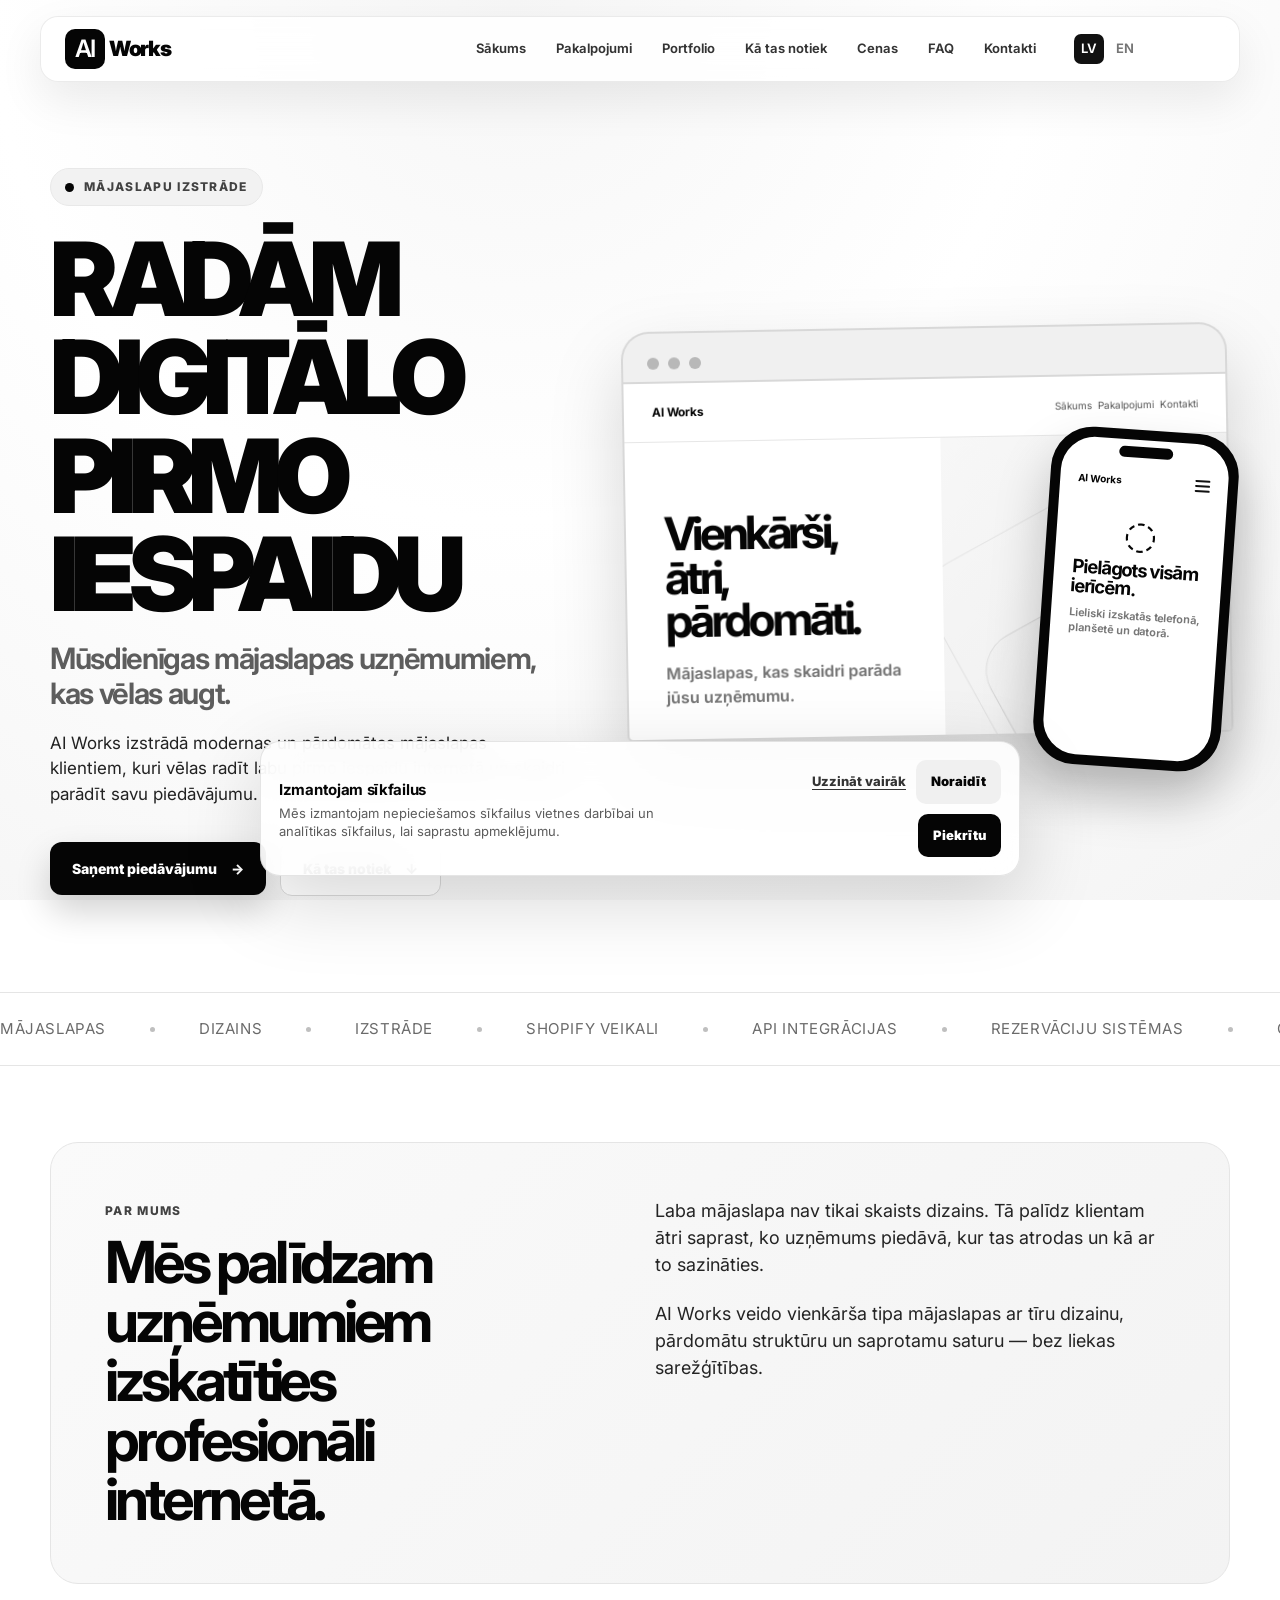
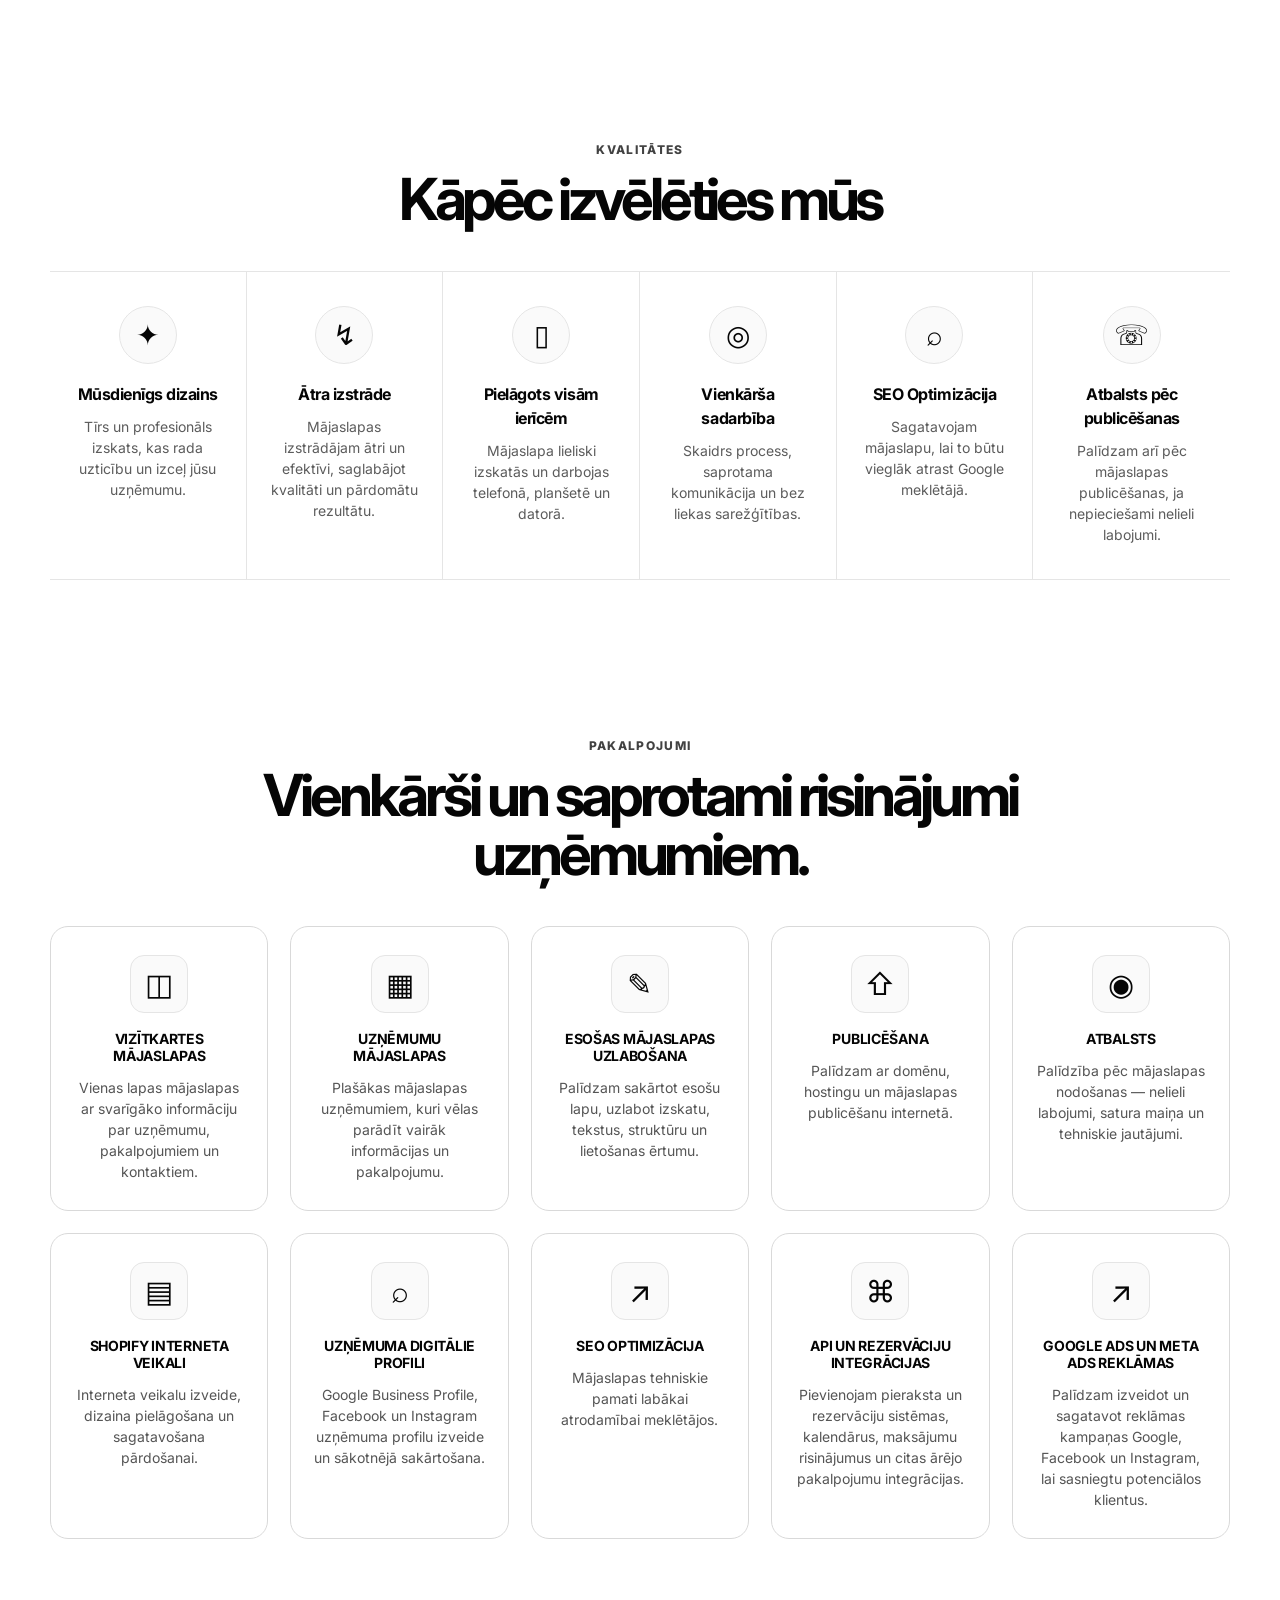
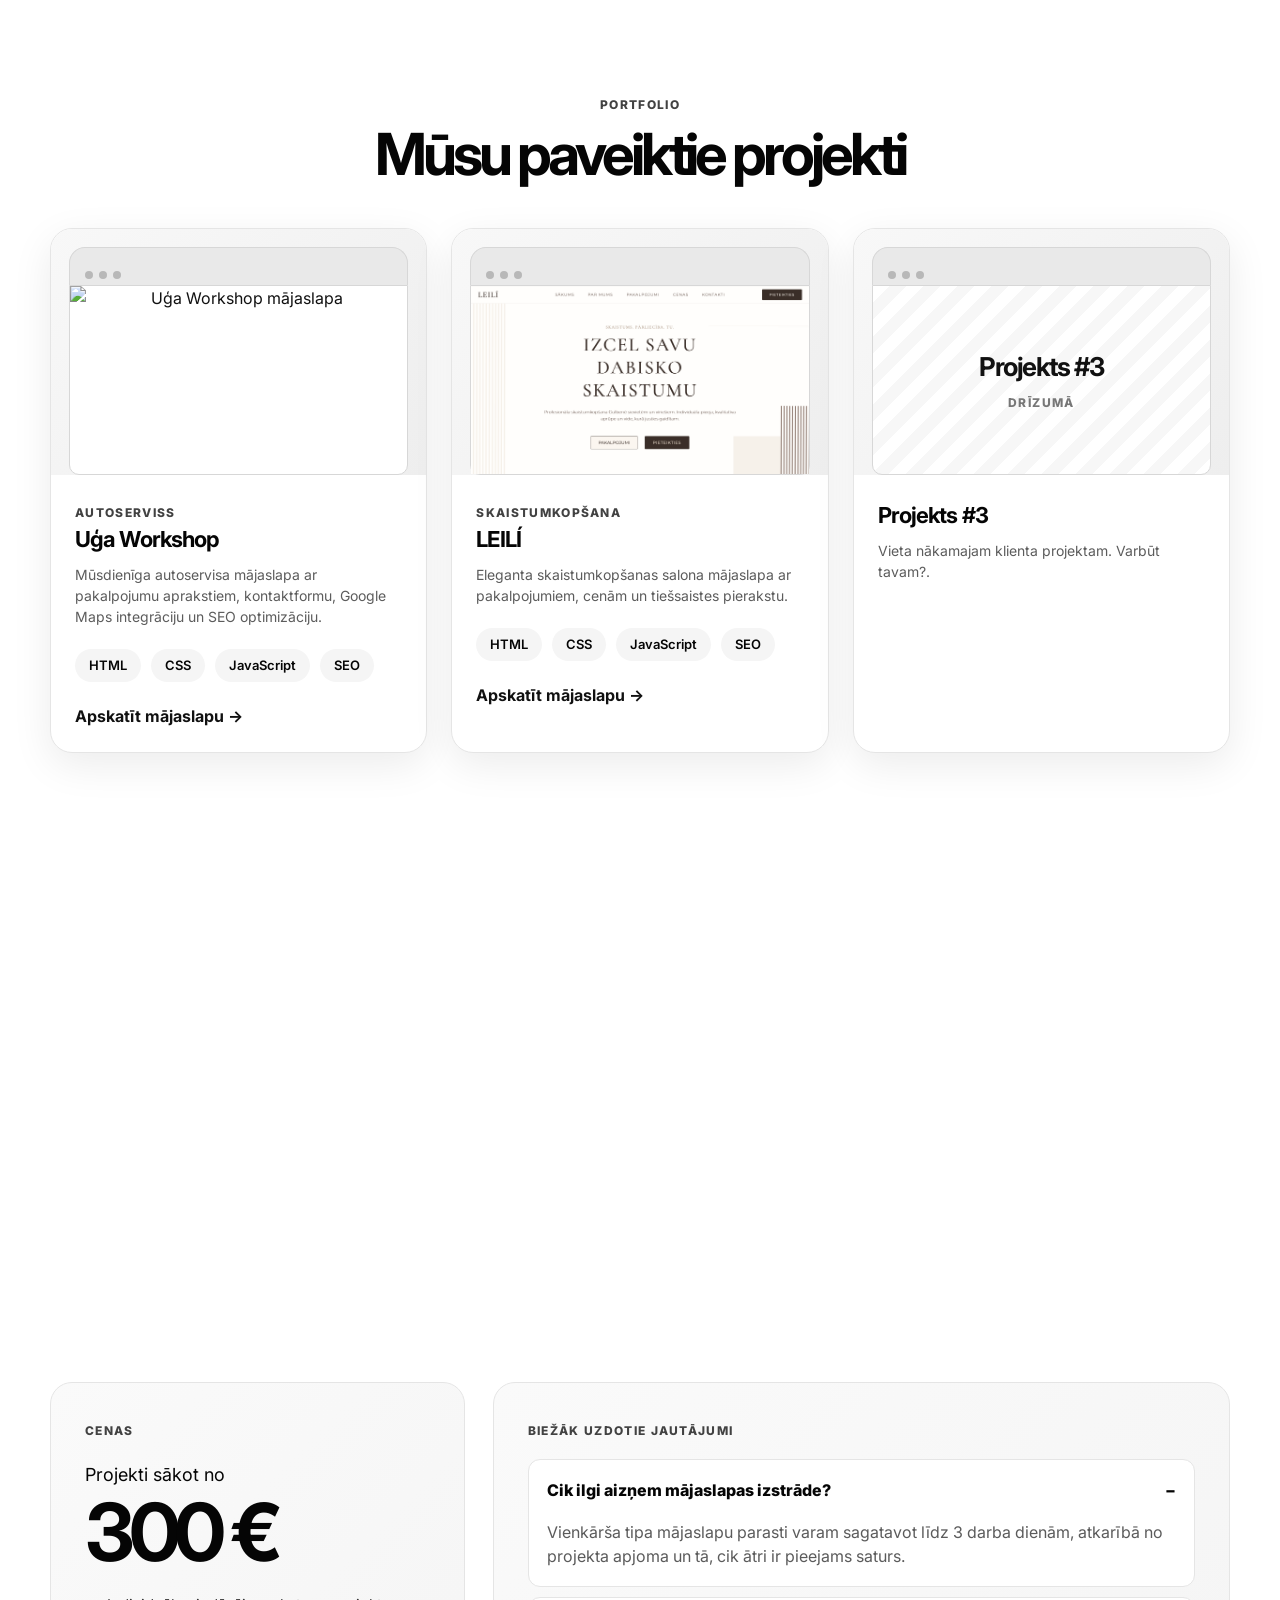
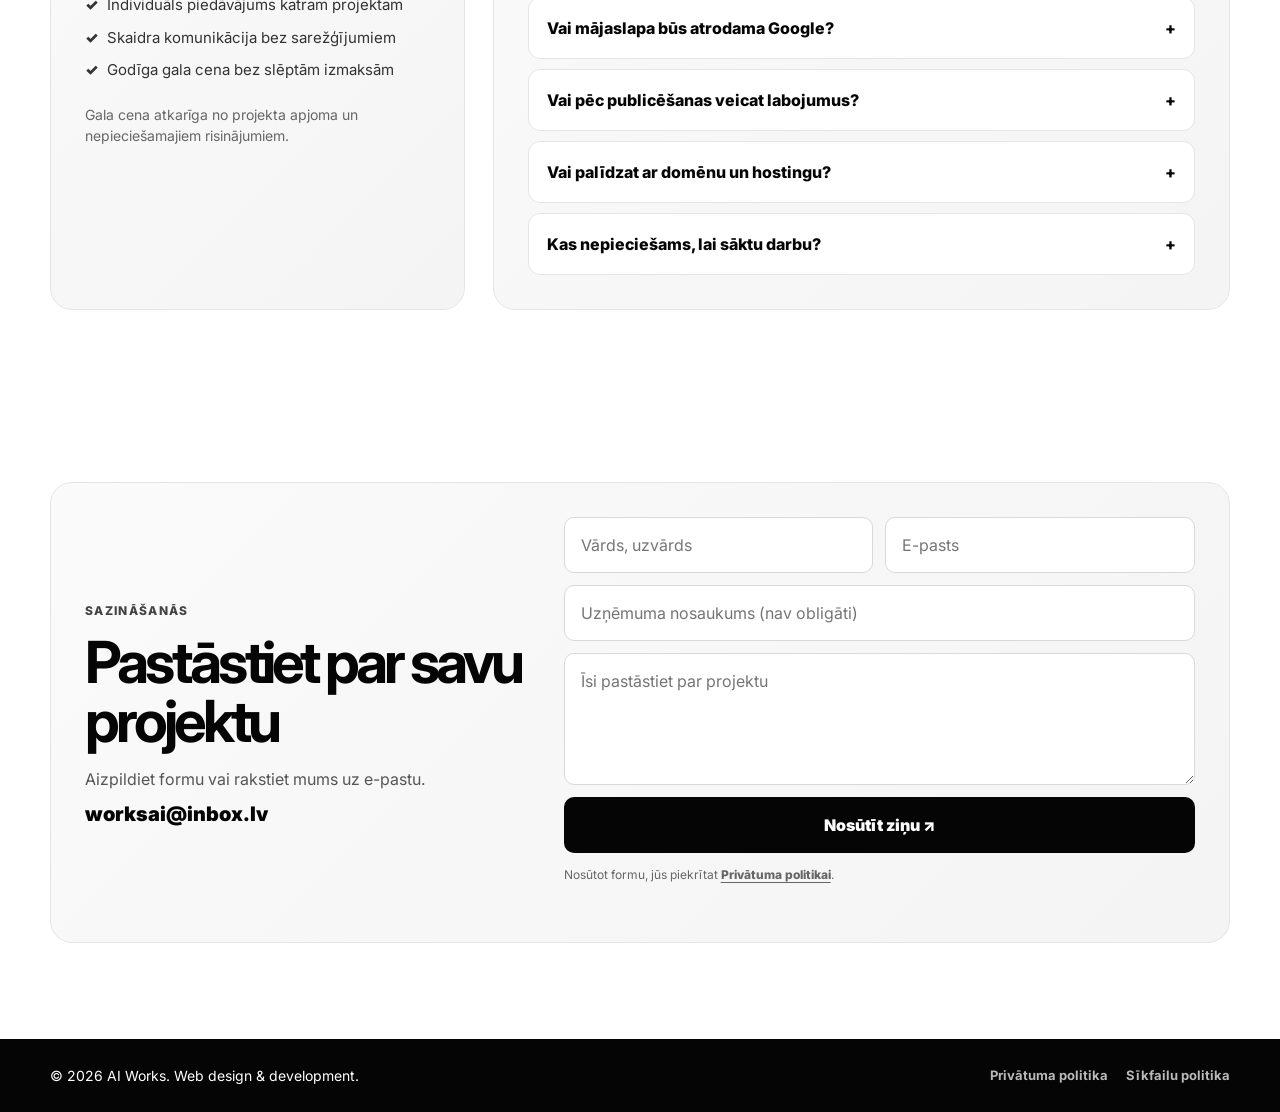
==== commit 706d2755: "Updated english site" ====
--- a/index.html
+++ b/index.html
@@ -295,7 +295,7 @@
 </div>
 <div class="portfolio-content">
 <h3>Projekts #3</h3>
-<p>Vieta nākamajam klienta projektam, varbūt tavam?.</p>
+<p>Vieta nākamajam klienta projektam. Varbūt tavam?.</p>
 </div>
 </article>
 </div>
